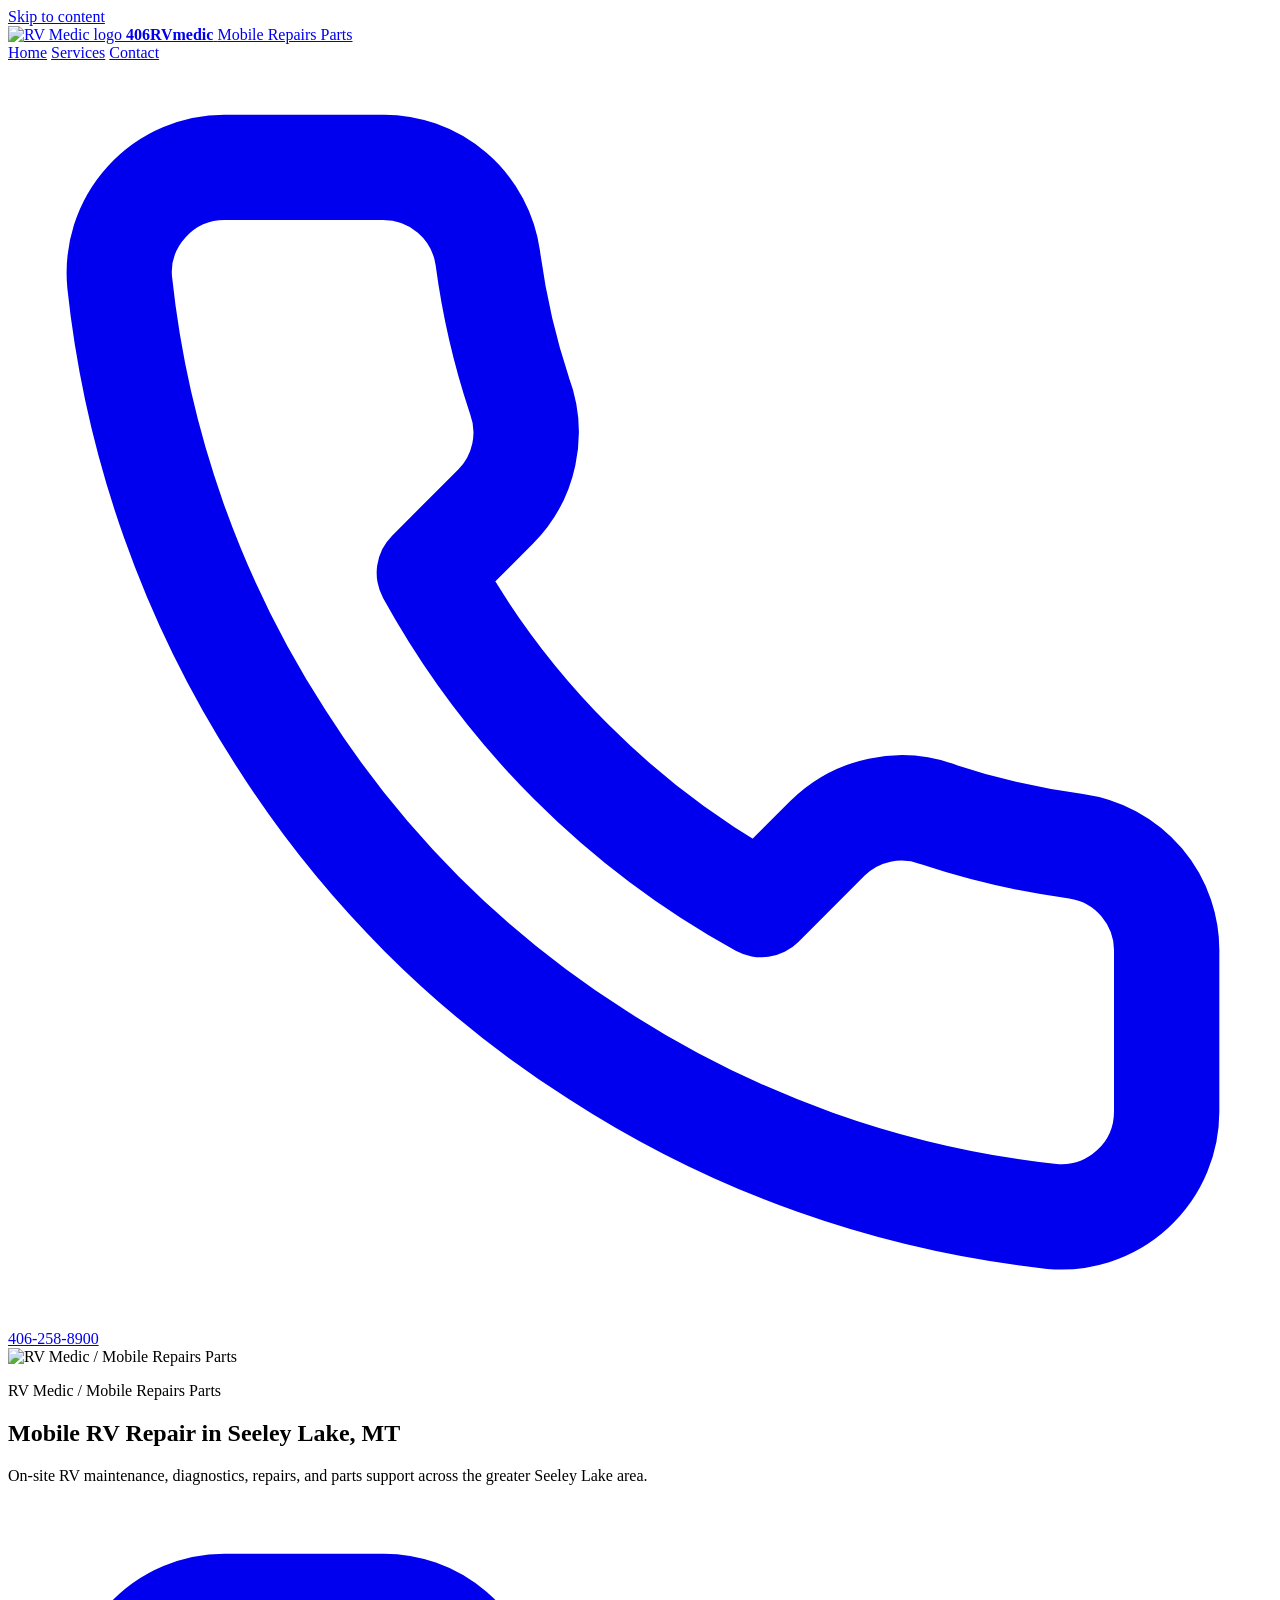
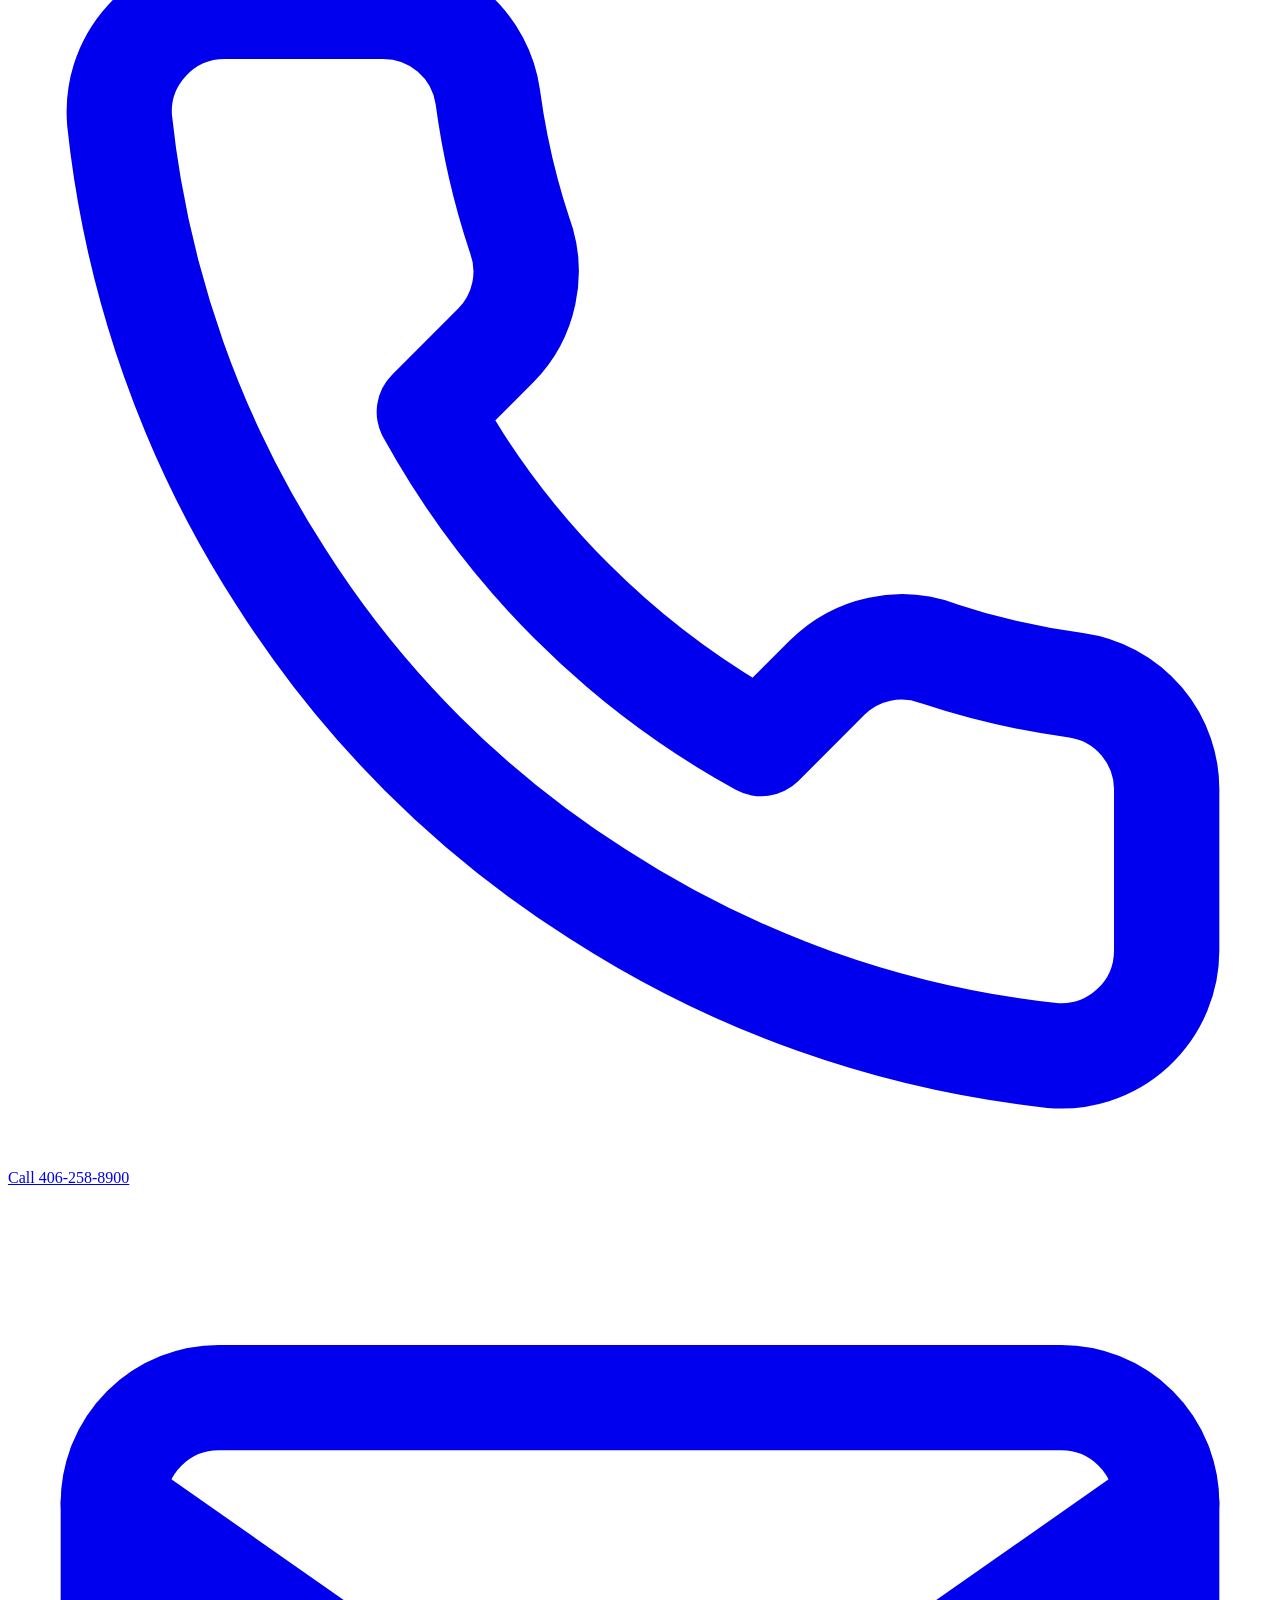
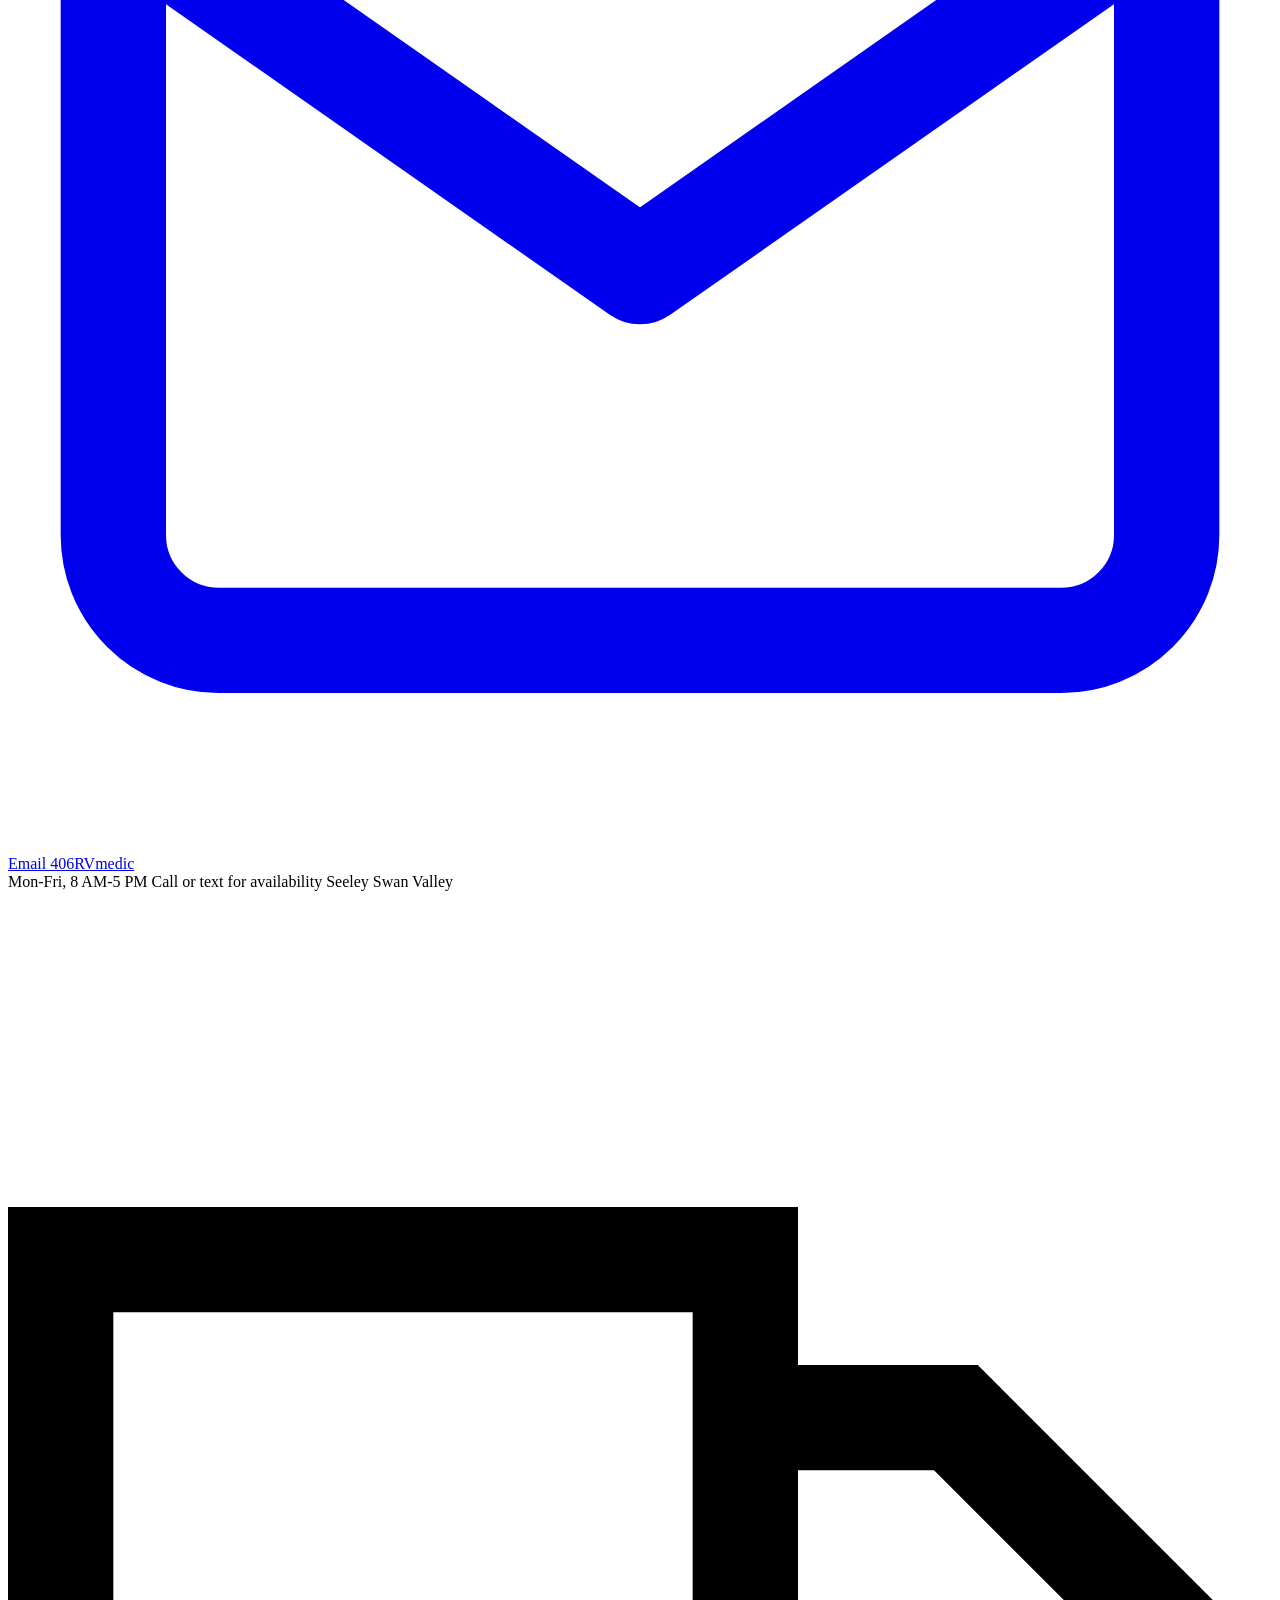
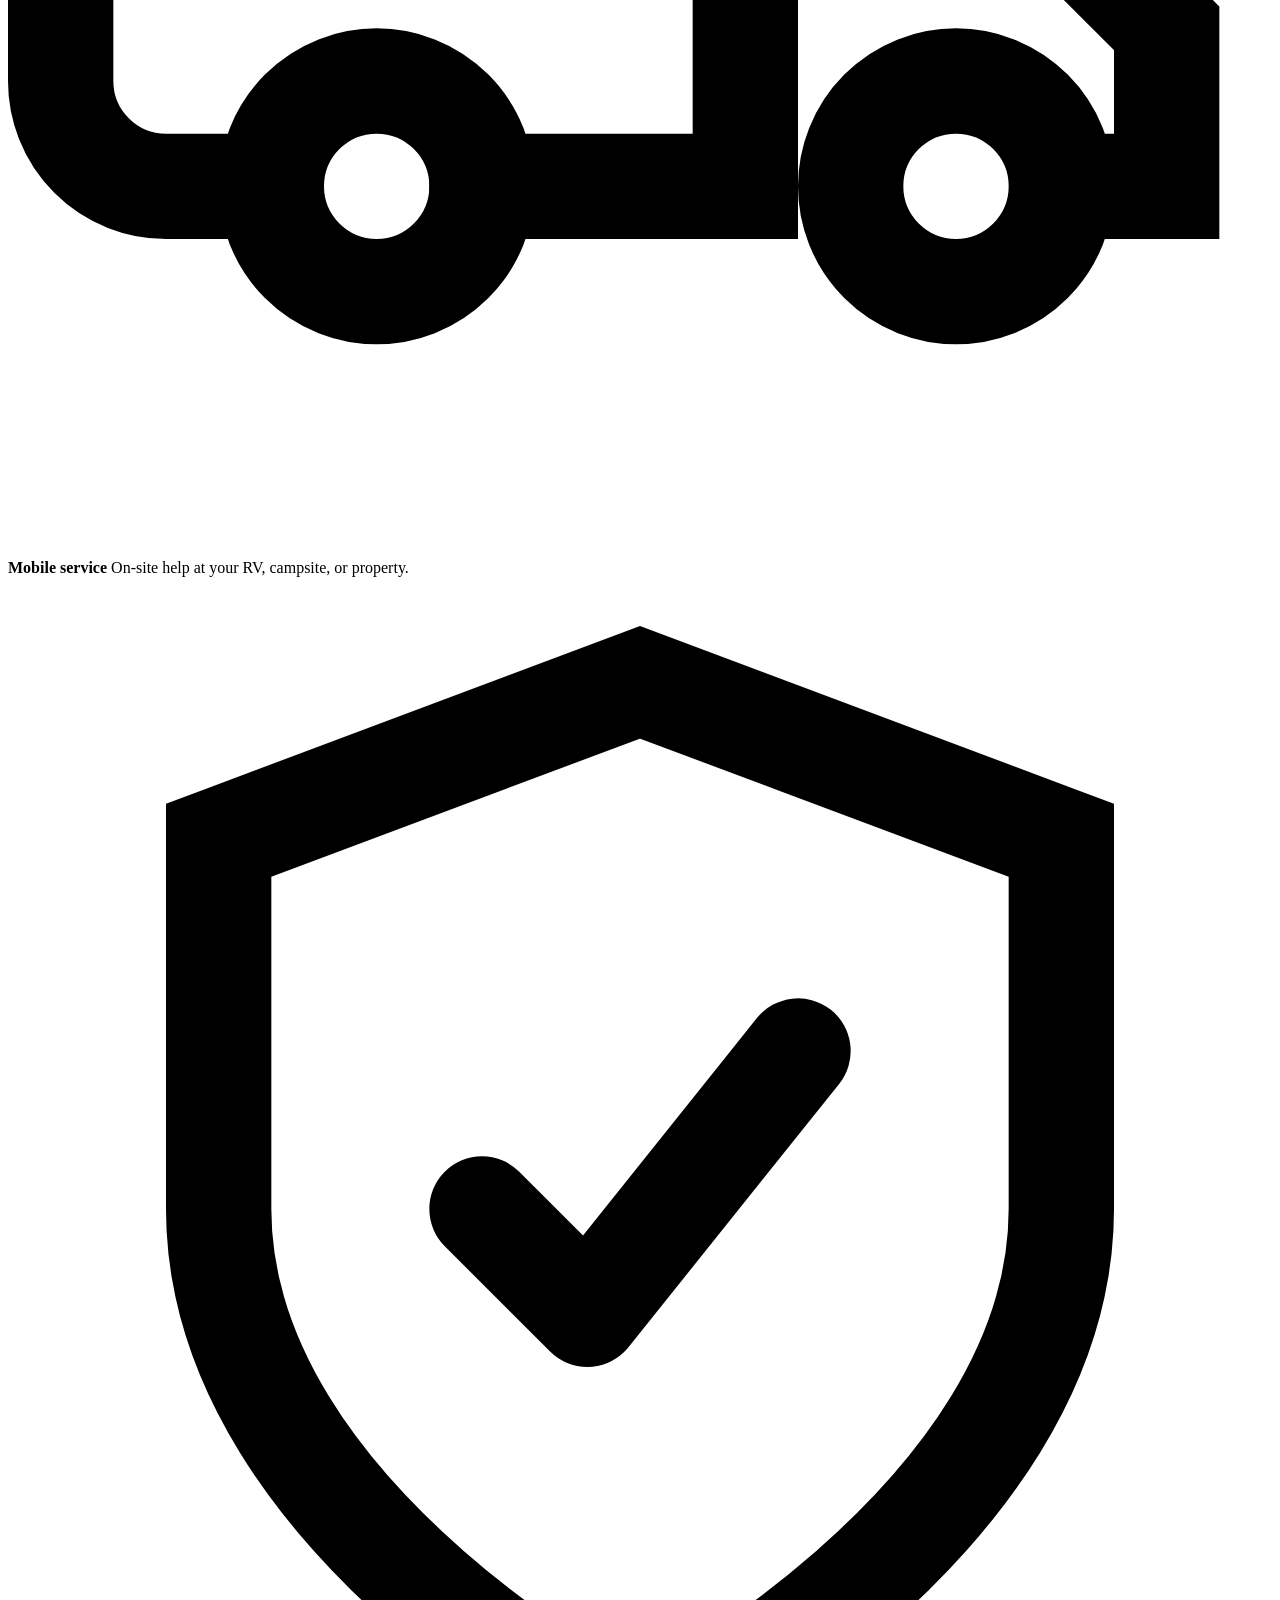
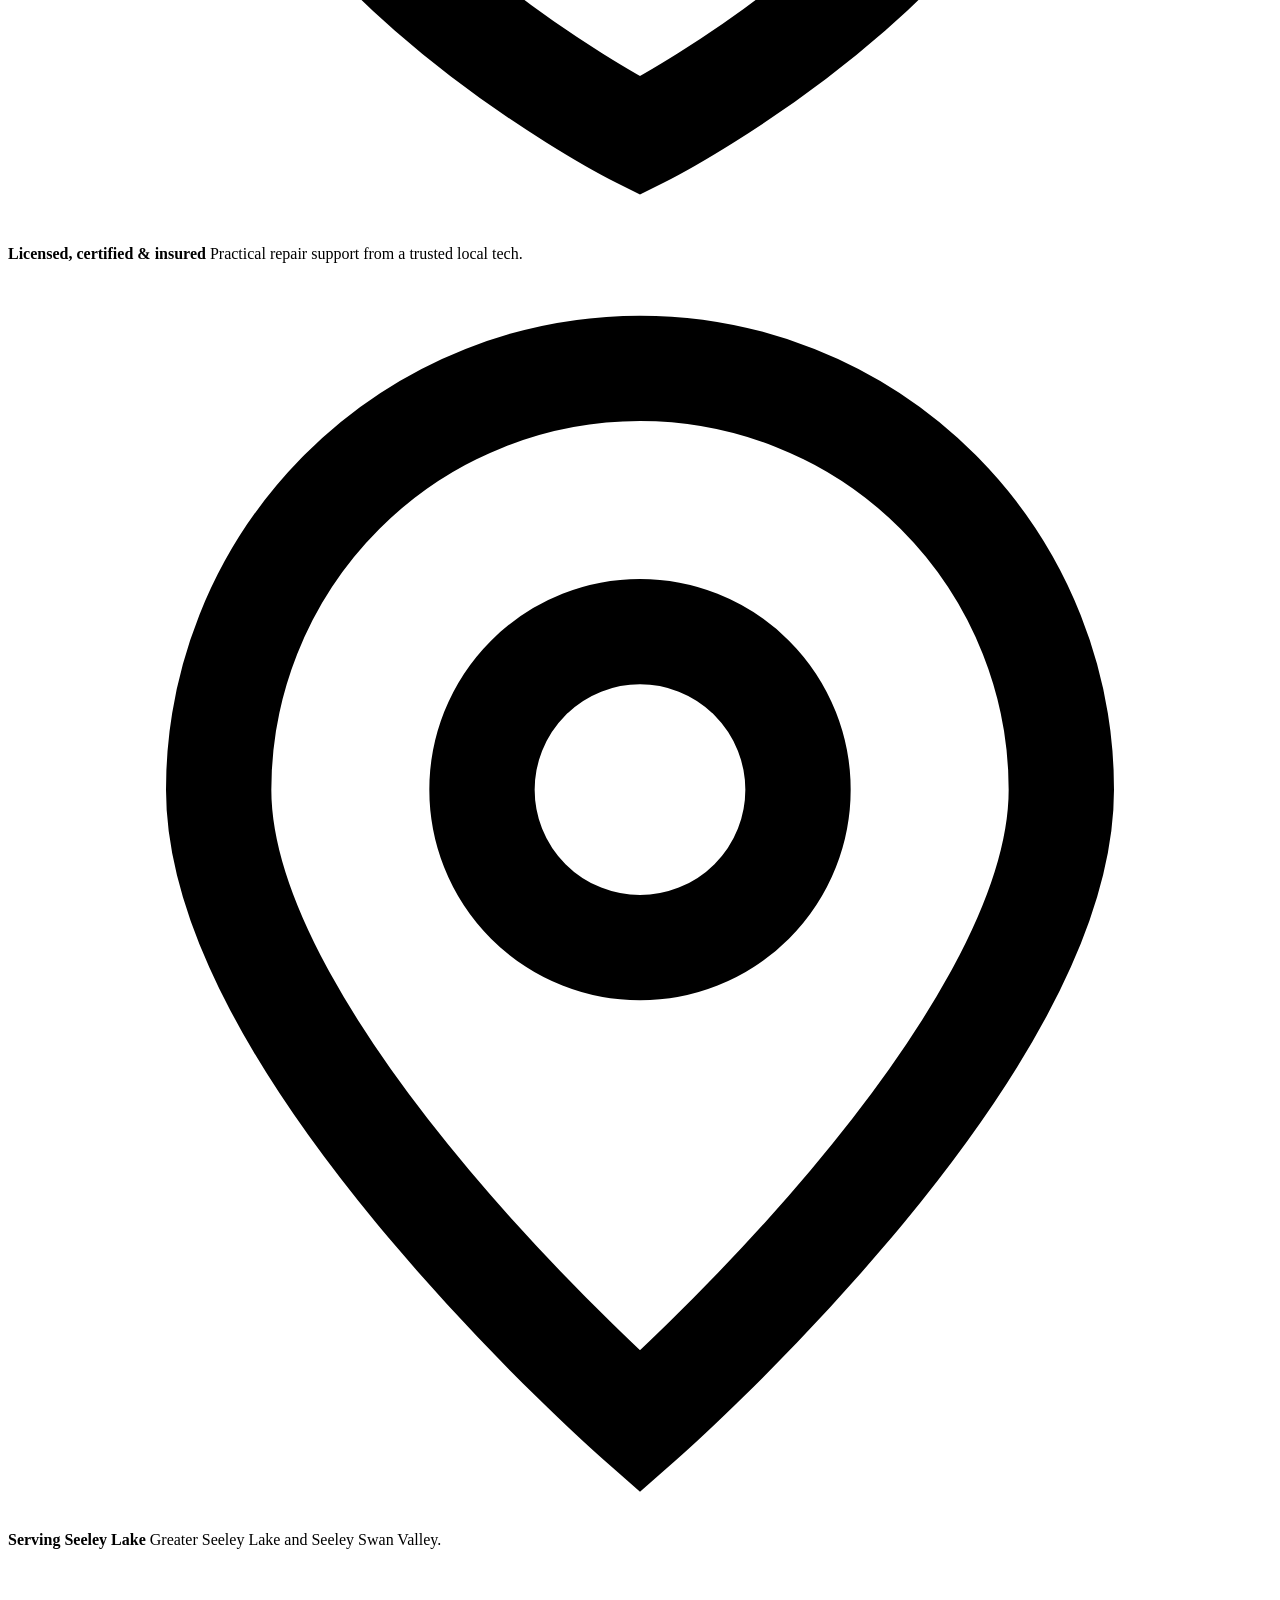
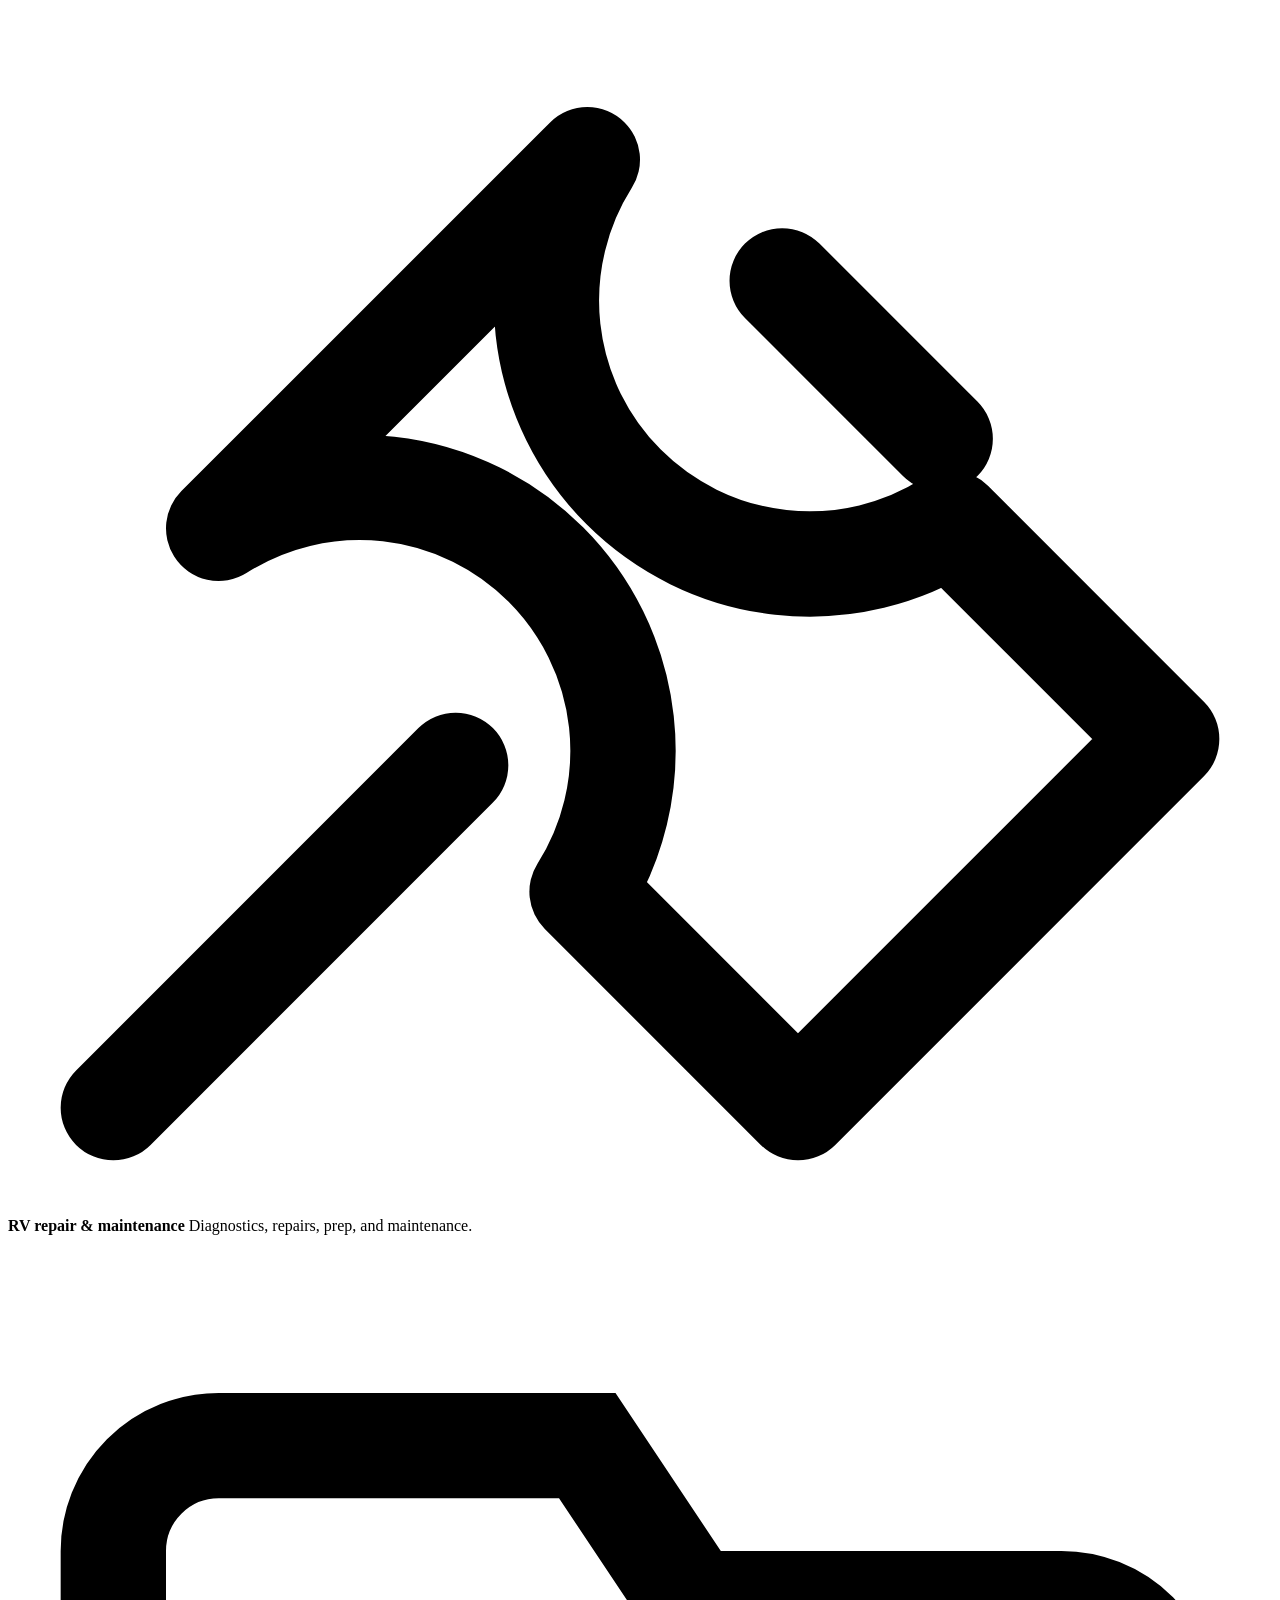
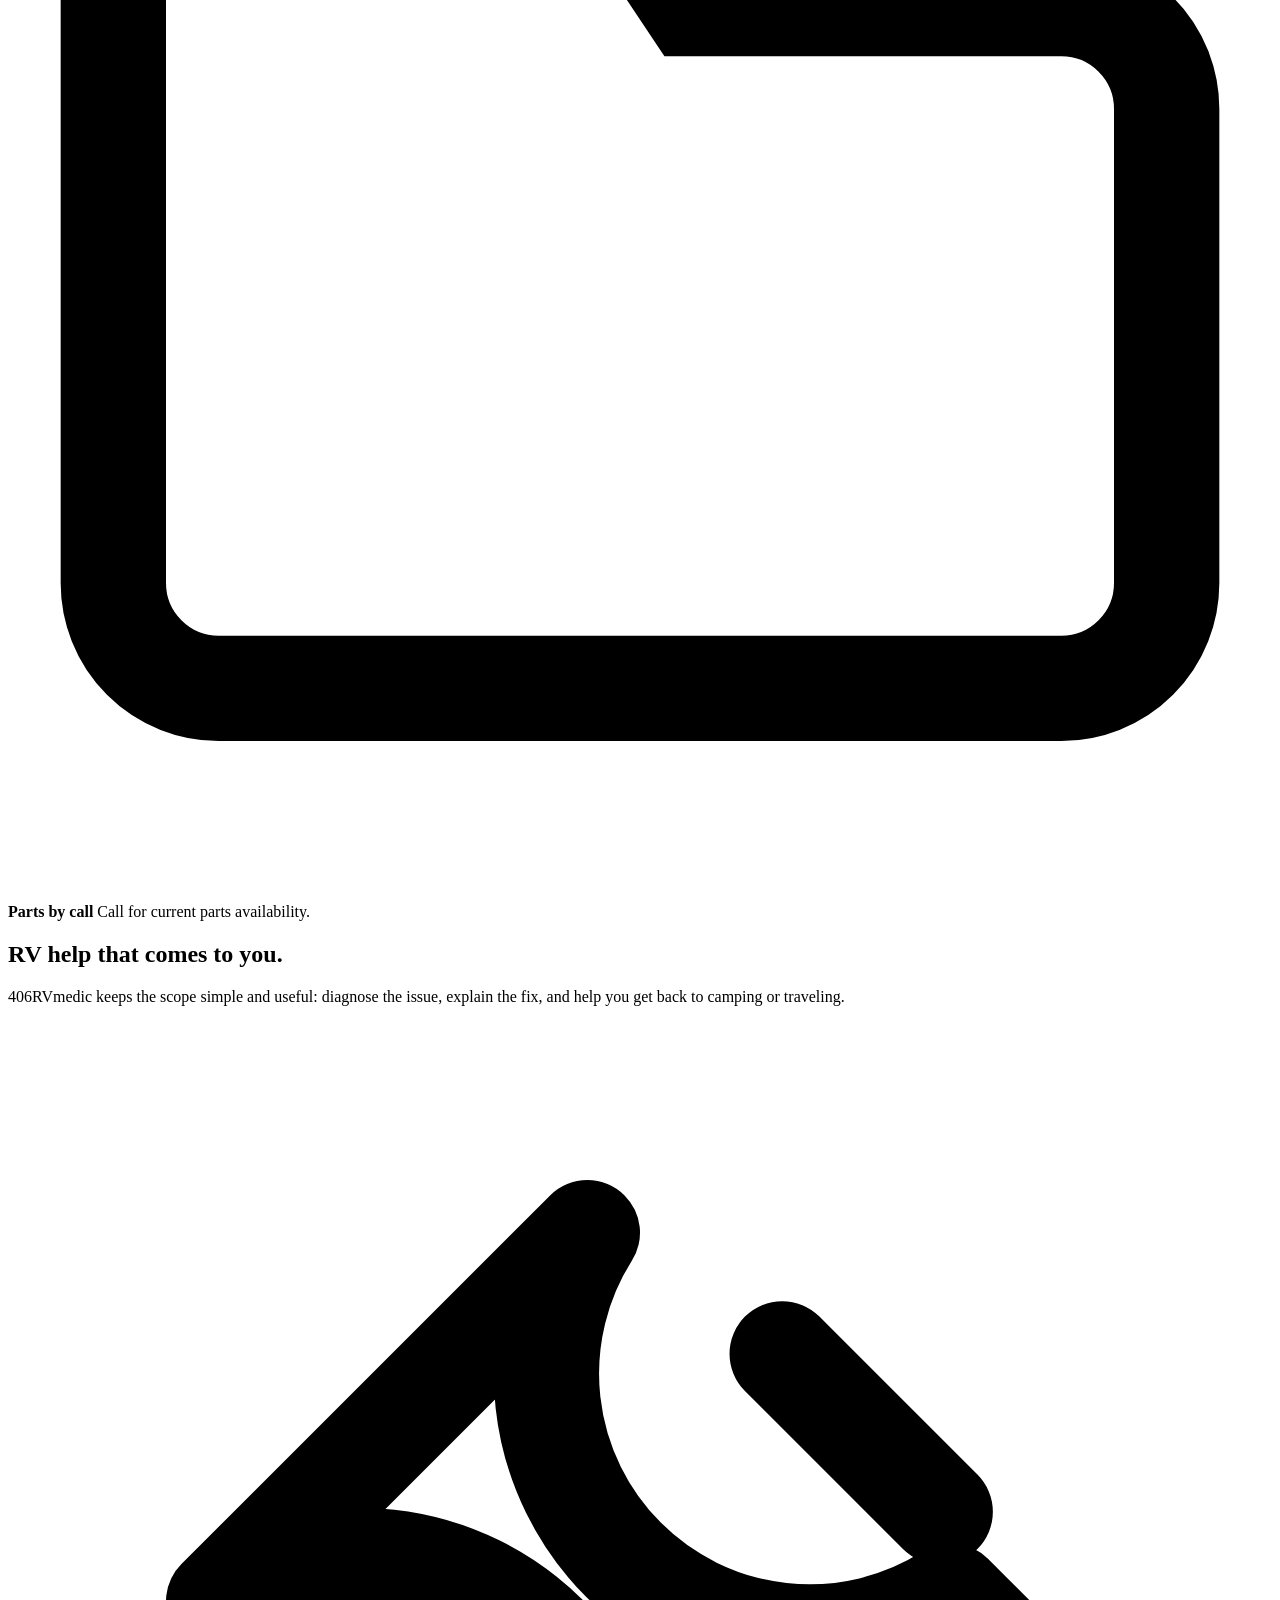
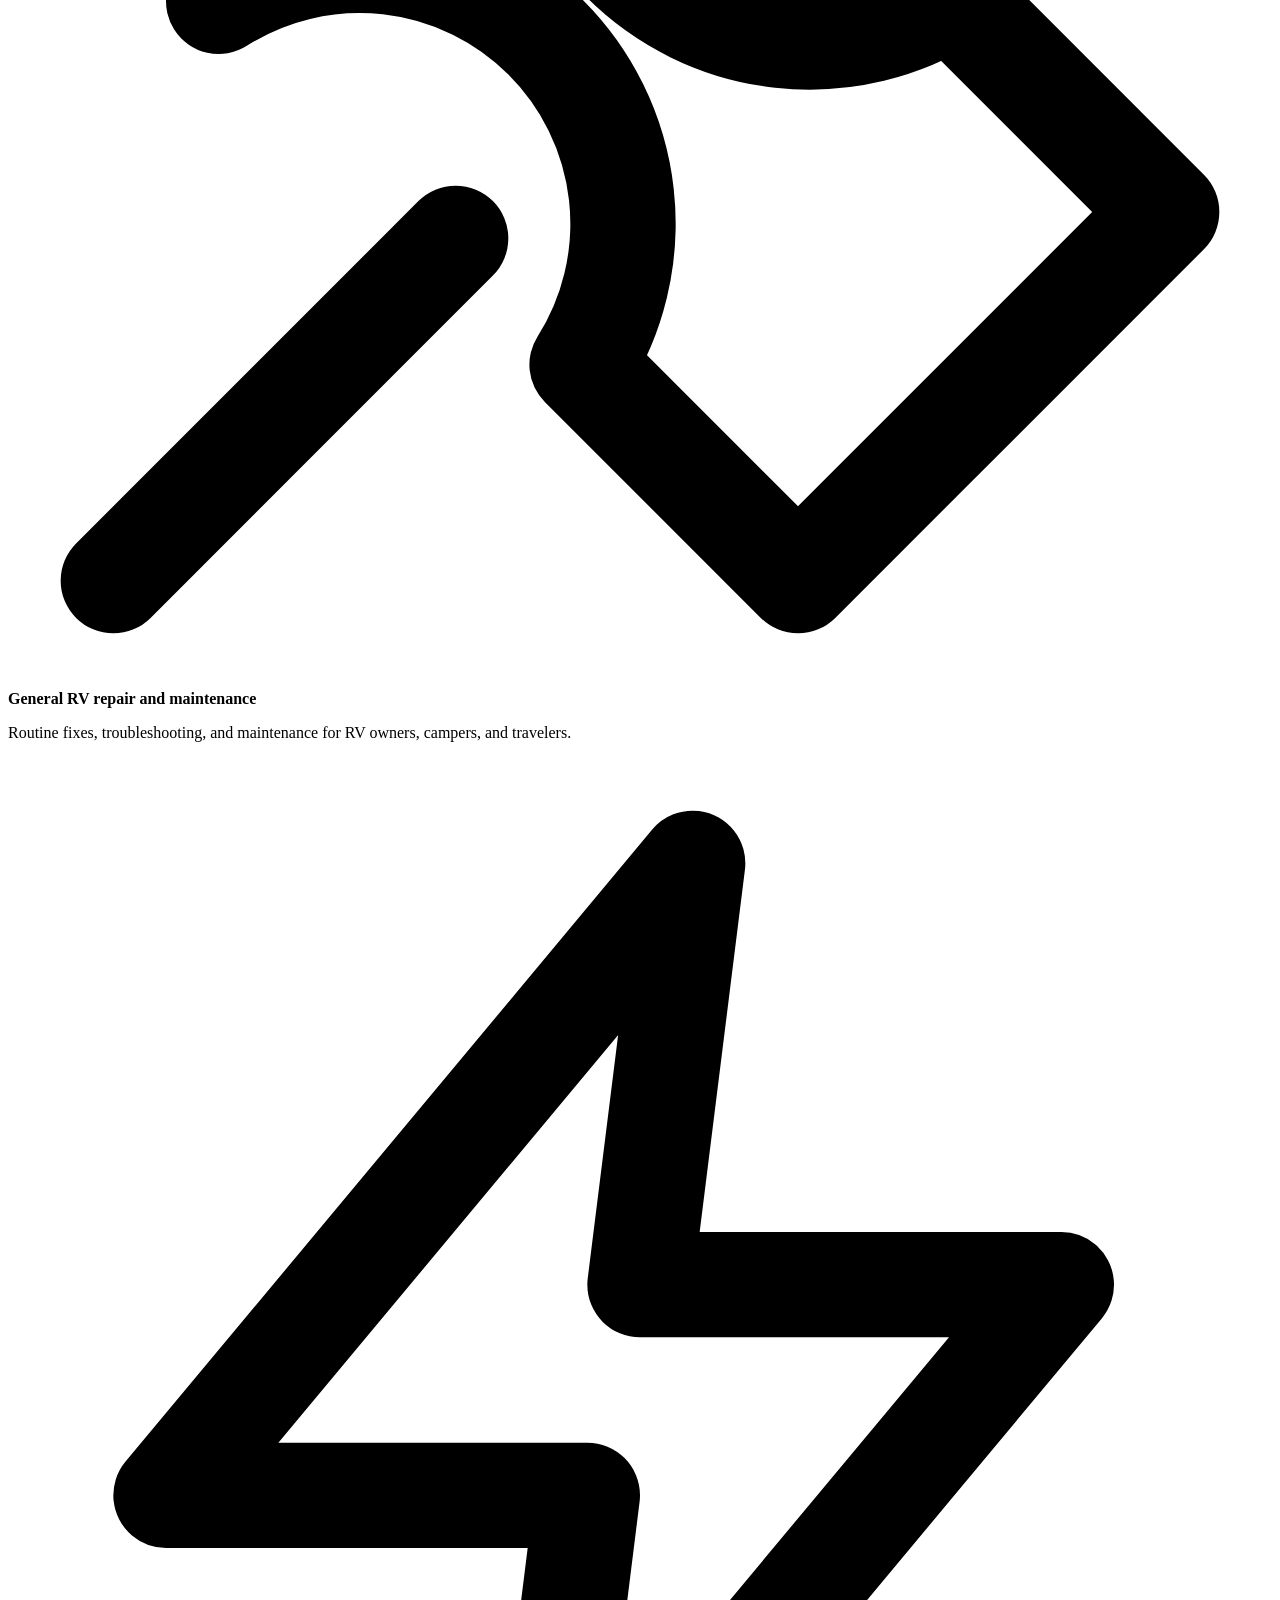
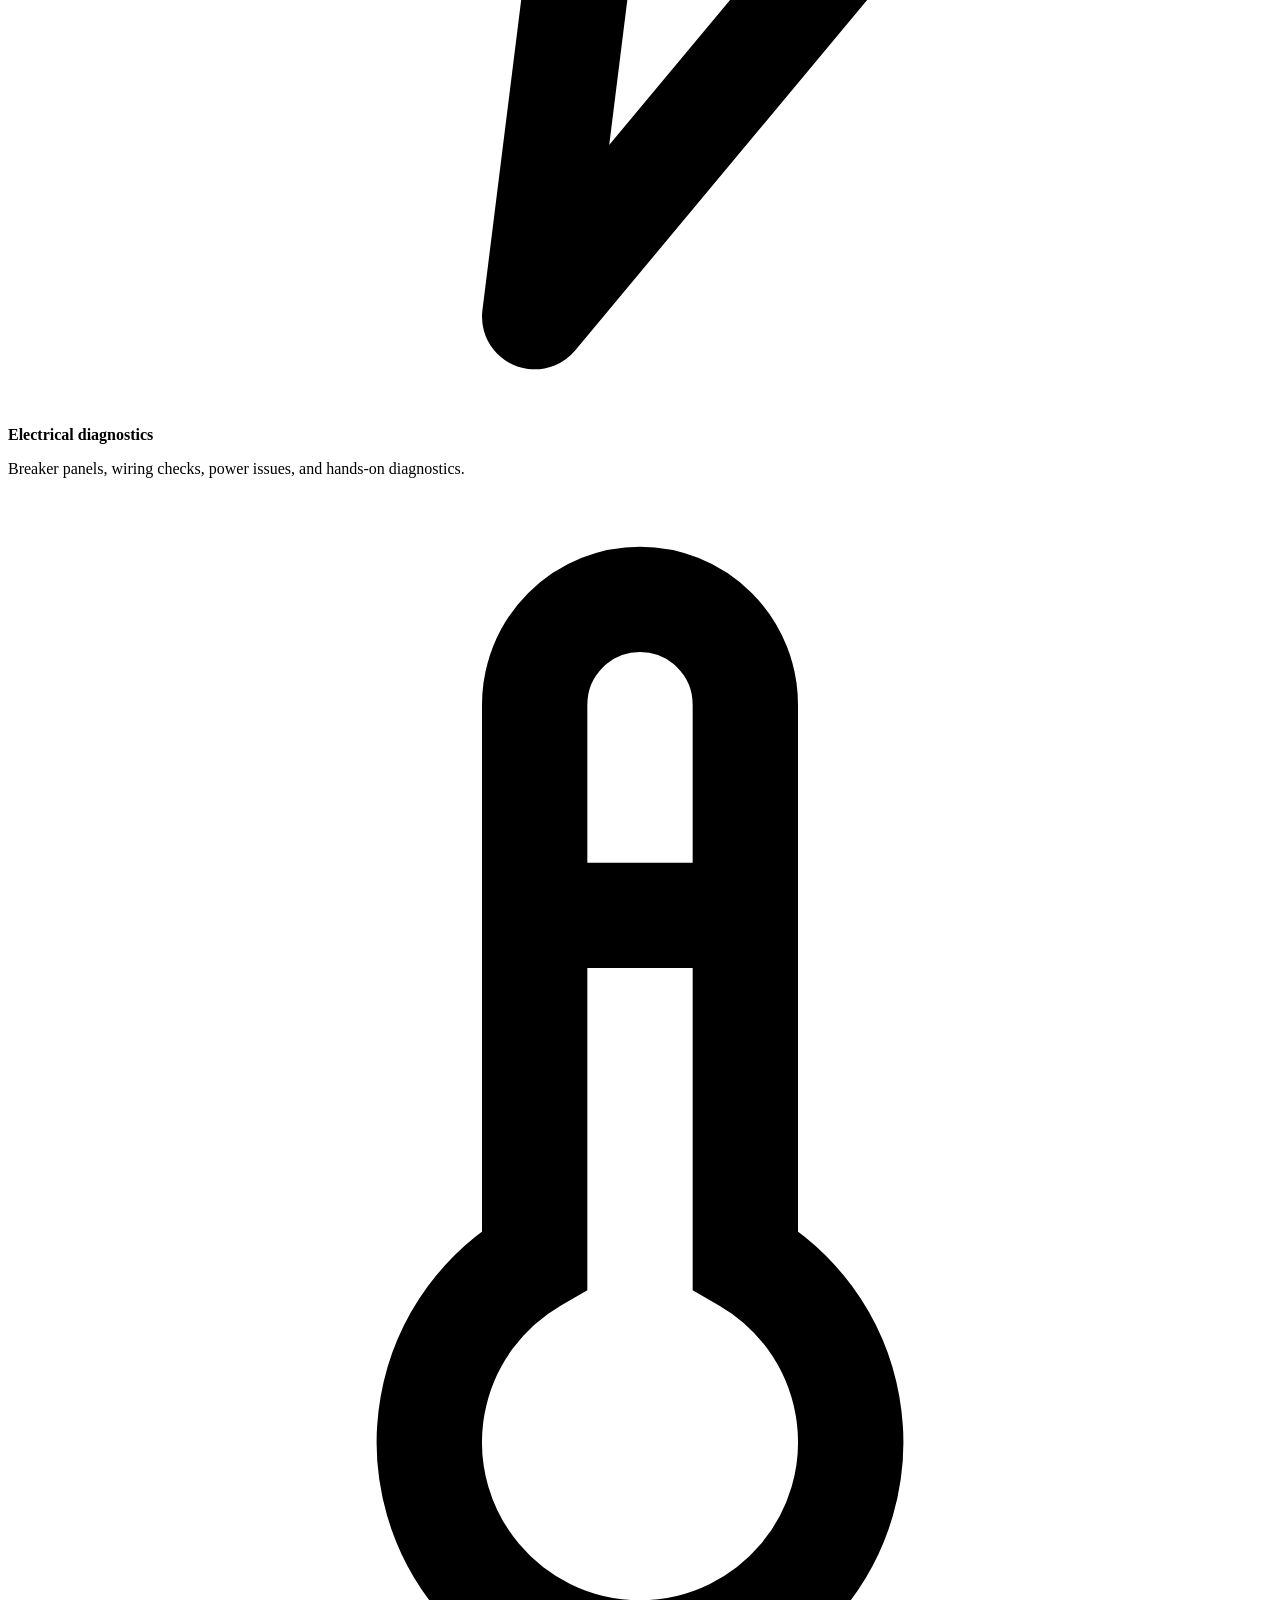
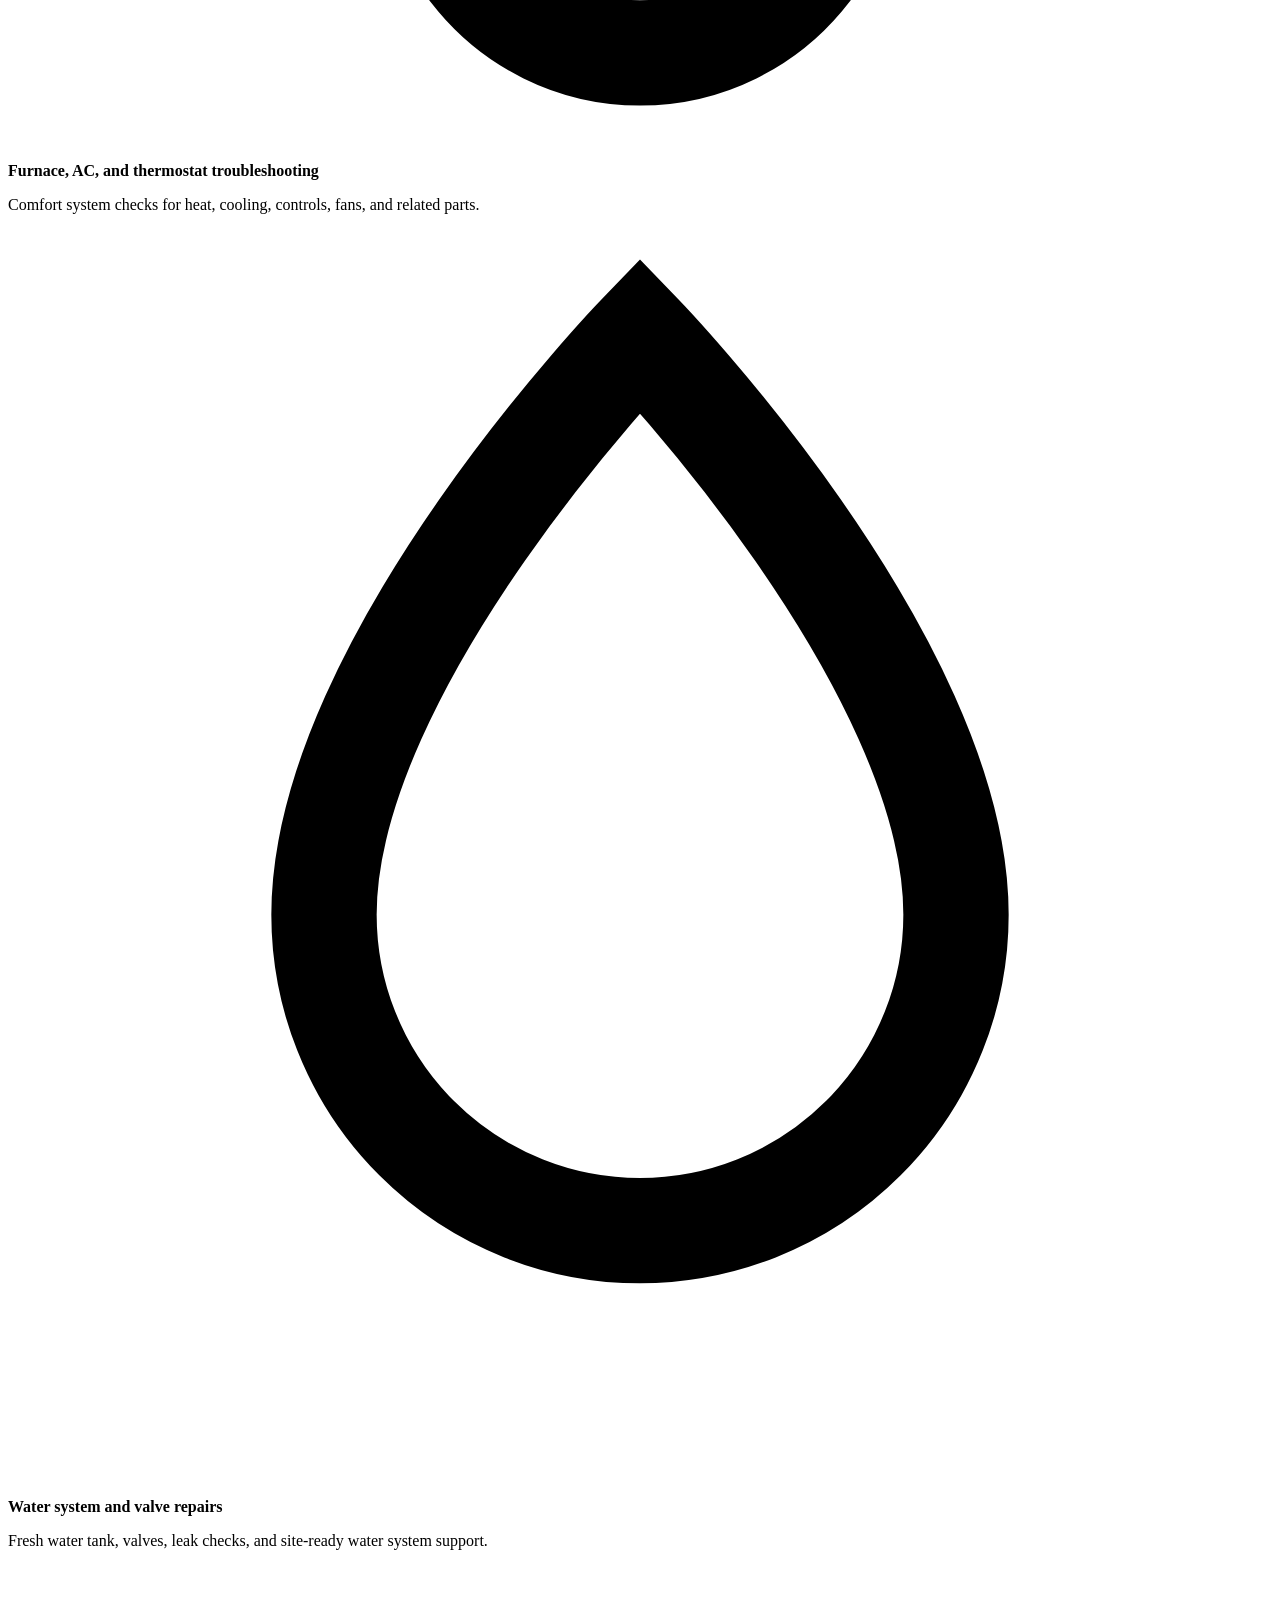
==== index.html @ 6f3d6c64 "Add files via upload" ====
<!doctype html>
<html lang="en">
  <head>
    <meta charset="utf-8">
    <meta name="viewport" content="width=device-width, initial-scale=1">
    <title>406RVmedic | Mobile RV Repair in Seeley Lake, MT</title>
    <meta name="description" content="406RVmedic provides on-site RV maintenance, diagnostics, repairs, and parts support across the greater Seeley Lake, Montana area.">
    <meta property="og:title" content="406RVmedic | Mobile RV Repair in Seeley Lake, MT">
    <meta property="og:description" content="On-site RV maintenance, diagnostics, repairs, and parts support across the greater Seeley Lake area.">
    <meta property="og:image" content="assets/images/logo-rv-medic.jpg">
    <link rel="icon" href="assets/images/logo-rv-medic.jpg">
    <link rel="stylesheet" href="assets/styles.css">
    <script type="application/ld+json">
      {
        "@context": "https://schema.org",
        "@type": "AutomotiveBusiness",
        "name": "406RVmedic",
        "image": "assets/images/logo-rv-medic.jpg",
        "telephone": "+1-406-258-8900",
        "email": "406rvmedic@gmail.com",
        "address": {
          "@type": "PostalAddress",
          "postOfficeBoxNumber": "PO Box 512",
          "addressLocality": "Seeley Lake",
          "addressRegion": "MT",
          "postalCode": "59868",
          "addressCountry": "US"
        },
        "areaServed": "Greater Seeley Lake area and Seeley Swan Valley",
        "openingHours": "Mo-Fr 08:00-17:00",
        "priceRange": "$$"
      }
    </script>
  </head>
  <body>
    <a class="skip-link" href="#main">Skip to content</a>

    <header class="site-header">
      <div class="wrap header-inner">
        <a class="brand" href="index.html" aria-label="406RVmedic home">
          <img src="assets/images/logo-rv-medic.jpg" alt="RV Medic logo">
          <span>
            <strong>406RVmedic</strong>
            <span>Mobile Repairs Parts</span>
          </span>
        </a>
        <nav class="nav-links" aria-label="Main navigation">
          <a class="active" href="index.html">Home</a>
          <a href="services.html">Services</a>
          <a href="contact.html">Contact</a>
        </nav>
        <a class="header-call" href="tel:+14062588900">
          <svg class="icon" viewBox="0 0 24 24" aria-hidden="true"><path d="M22 16.92v3a2 2 0 0 1-2.18 2 19.8 19.8 0 0 1-8.63-3.07 19.5 19.5 0 0 1-6-6A19.8 19.8 0 0 1 2.12 4.18 2 2 0 0 1 4.11 2h3a2 2 0 0 1 2 1.72c.12.9.32 1.77.6 2.61a2 2 0 0 1-.45 2.11L8 9.7a16 16 0 0 0 6.3 6.3l1.26-1.26a2 2 0 0 1 2.11-.45c.84.28 1.71.48 2.61.6A2 2 0 0 1 22 16.92Z" fill="none" stroke="currentColor" stroke-width="2" stroke-linecap="round" stroke-linejoin="round"/></svg>
          406-258-8900
        </a>
      </div>
    </header>

    <main id="main">
      <section class="hero home-hero">
        <div class="wrap">
          <div class="hero-content">
            <img class="hero-logo" src="assets/images/logo-rv-medic.jpg" alt="RV Medic / Mobile Repairs Parts">
            <p class="eyebrow">RV Medic / Mobile Repairs Parts</p>
            <h1>Mobile RV Repair in Seeley Lake, MT</h1>
            <p class="hero-copy">On-site RV maintenance, diagnostics, repairs, and parts support across the greater Seeley Lake area.</p>
            <div class="hero-actions">
              <a class="btn primary" href="tel:+14062588900">
                <svg class="icon" viewBox="0 0 24 24" aria-hidden="true"><path d="M22 16.92v3a2 2 0 0 1-2.18 2 19.8 19.8 0 0 1-8.63-3.07 19.5 19.5 0 0 1-6-6A19.8 19.8 0 0 1 2.12 4.18 2 2 0 0 1 4.11 2h3a2 2 0 0 1 2 1.72c.12.9.32 1.77.6 2.61a2 2 0 0 1-.45 2.11L8 9.7a16 16 0 0 0 6.3 6.3l1.26-1.26a2 2 0 0 1 2.11-.45c.84.28 1.71.48 2.61.6A2 2 0 0 1 22 16.92Z" fill="none" stroke="currentColor" stroke-width="2" stroke-linecap="round" stroke-linejoin="round"/></svg>
                Call 406-258-8900
              </a>
              <a class="btn secondary" href="mailto:406rvmedic@gmail.com">
                <svg class="icon" viewBox="0 0 24 24" aria-hidden="true"><path d="M4 4h16a2 2 0 0 1 2 2v12a2 2 0 0 1-2 2H4a2 2 0 0 1-2-2V6a2 2 0 0 1 2-2Z" fill="none" stroke="currentColor" stroke-width="2"/><path d="m22 6-10 7L2 6" fill="none" stroke="currentColor" stroke-width="2" stroke-linecap="round" stroke-linejoin="round"/></svg>
                Email 406RVmedic
              </a>
            </div>
            <div class="hero-meta" aria-label="Key business details">
              <span>Mon-Fri, 8 AM-5 PM</span>
              <span>Call or text for availability</span>
              <span>Seeley Swan Valley</span>
            </div>
          </div>
        </div>
      </section>

      <section class="band-blue compact" aria-label="Trust highlights">
        <div class="wrap trust-grid">
          <div class="trust-item">
            <span class="mini-icon"><svg class="icon" viewBox="0 0 24 24" aria-hidden="true"><path d="M5 17H3a2 2 0 0 1-2-2V7h13v10H8" fill="none" stroke="currentColor" stroke-width="2"/><path d="M14 10h4l4 4v3h-2" fill="none" stroke="currentColor" stroke-width="2"/><circle cx="7" cy="17" r="2" fill="none" stroke="currentColor" stroke-width="2"/><circle cx="18" cy="17" r="2" fill="none" stroke="currentColor" stroke-width="2"/></svg></span>
            <strong>Mobile service</strong>
            <span>On-site help at your RV, campsite, or property.</span>
          </div>
          <div class="trust-item">
            <span class="mini-icon"><svg class="icon" viewBox="0 0 24 24" aria-hidden="true"><path d="M12 22s8-4 8-10V5l-8-3-8 3v7c0 6 8 10 8 10Z" fill="none" stroke="currentColor" stroke-width="2"/><path d="m9 12 2 2 4-5" fill="none" stroke="currentColor" stroke-width="2" stroke-linecap="round" stroke-linejoin="round"/></svg></span>
            <strong>Licensed, certified &amp; insured</strong>
            <span>Practical repair support from a trusted local tech.</span>
          </div>
          <div class="trust-item">
            <span class="mini-icon"><svg class="icon" viewBox="0 0 24 24" aria-hidden="true"><path d="M20 10c0 5-8 12-8 12S4 15 4 10a8 8 0 1 1 16 0Z" fill="none" stroke="currentColor" stroke-width="2"/><circle cx="12" cy="10" r="3" fill="none" stroke="currentColor" stroke-width="2"/></svg></span>
            <strong>Serving Seeley Lake</strong>
            <span>Greater Seeley Lake and Seeley Swan Valley.</span>
          </div>
          <div class="trust-item">
            <span class="mini-icon"><svg class="icon" viewBox="0 0 24 24" aria-hidden="true"><path d="m14.7 6.3 3 3M2 22l6.5-6.5M11 4a5 5 0 0 0 6.9 6.9L22 15l-7 7-4.1-4.1A5 5 0 0 0 4 11Z" fill="none" stroke="currentColor" stroke-width="2" stroke-linecap="round" stroke-linejoin="round"/></svg></span>
            <strong>RV repair &amp; maintenance</strong>
            <span>Diagnostics, repairs, prep, and maintenance.</span>
          </div>
          <div class="trust-item">
            <span class="mini-icon"><svg class="icon" viewBox="0 0 24 24" aria-hidden="true"><path d="M20 7h-7l-2-3H4a2 2 0 0 0-2 2v12a2 2 0 0 0 2 2h16a2 2 0 0 0 2-2V9a2 2 0 0 0-2-2Z" fill="none" stroke="currentColor" stroke-width="2"/></svg></span>
            <strong>Parts by call</strong>
            <span>Call for current parts availability.</span>
          </div>
        </div>
      </section>

      <section class="band">
        <div class="wrap">
          <div class="section-heading">
            <h2>RV help that comes to you.</h2>
            <p>406RVmedic keeps the scope simple and useful: diagnose the issue, explain the fix, and help you get back to camping or traveling.</p>
          </div>
          <div class="services-grid">
            <article class="service-card">
              <span class="mini-icon"><svg class="icon" viewBox="0 0 24 24" aria-hidden="true"><path d="m14.7 6.3 3 3M2 22l6.5-6.5M11 4a5 5 0 0 0 6.9 6.9L22 15l-7 7-4.1-4.1A5 5 0 0 0 4 11Z" fill="none" stroke="currentColor" stroke-width="2" stroke-linecap="round" stroke-linejoin="round"/></svg></span>
              <strong>General RV repair and maintenance</strong>
              <p>Routine fixes, troubleshooting, and maintenance for RV owners, campers, and travelers.</p>
            </article>
            <article class="service-card">
              <span class="mini-icon"><svg class="icon" viewBox="0 0 24 24" aria-hidden="true"><path d="M13 2 3 14h8l-1 8 10-12h-8l1-8Z" fill="none" stroke="currentColor" stroke-width="2" stroke-linejoin="round"/></svg></span>
              <strong>Electrical diagnostics</strong>
              <p>Breaker panels, wiring checks, power issues, and hands-on diagnostics.</p>
            </article>
            <article class="service-card">
              <span class="mini-icon"><svg class="icon" viewBox="0 0 24 24" aria-hidden="true"><path d="M14 4v10.54a4 4 0 1 1-4 0V4a2 2 0 1 1 4 0Z" fill="none" stroke="currentColor" stroke-width="2"/><path d="M10 8h4" fill="none" stroke="currentColor" stroke-width="2"/></svg></span>
              <strong>Furnace, AC, and thermostat troubleshooting</strong>
              <p>Comfort system checks for heat, cooling, controls, fans, and related parts.</p>
            </article>
            <article class="service-card">
              <span class="mini-icon"><svg class="icon" viewBox="0 0 24 24" aria-hidden="true"><path d="M12 2s6 6.2 6 11a6 6 0 0 1-12 0c0-4.8 6-11 6-11Z" fill="none" stroke="currentColor" stroke-width="2"/></svg></span>
              <strong>Water system and valve repairs</strong>
              <p>Fresh water tank, valves, leak checks, and site-ready water system support.</p>
            </article>
            <article class="service-card">
              <span class="mini-icon"><svg class="icon" viewBox="0 0 24 24" aria-hidden="true"><path d="M4 3h16v18H4z" fill="none" stroke="currentColor" stroke-width="2"/><path d="M8 7h8M8 12h8M8 17h4" fill="none" stroke="currentColor" stroke-width="2" stroke-linecap="round"/></svg></span>
              <strong>Appliance and range hood issues</strong>
              <p>Honest diagnosis for common RV appliance problems before replacing parts.</p>
            </article>
            <article class="service-card link-card">
              <div>
                <span class="mini-icon"><svg class="icon" viewBox="0 0 24 24" aria-hidden="true"><path d="M12 2v20M4.93 4.93l14.14 14.14M2 12h20M4.93 19.07 19.07 4.93" fill="none" stroke="currentColor" stroke-width="2" stroke-linecap="round"/></svg></span>
                <strong>Winterizing and seasonal prep</strong>
                <p>Limited seasonal work may be available. Call or text to check timing.</p>
              </div>
              <a href="services.html">View services</a>
            </article>
          </div>
        </div>
      </section>

      <section class="band band-warm">
        <div class="wrap about-grid">
          <div class="about-copy">
            <p class="eyebrow" style="color: var(--blue);">Local, practical, reliable</p>
            <h2 class="section-title">Built for RV owners around Seeley Lake.</h2>
            <p>406RVmedic helps RV owners, campers, and travelers in the Seeley Lake area with practical on-site repair support. The work is direct and honest: find the problem, explain what is happening, and handle the repair or parts path that makes sense.</p>
            <p>Whether your RV is parked for the season, passing through the valley, or getting ready for a trip, Blaine brings mobile repair support to where the RV is.</p>
            <div class="about-note">
              <strong>Call or text for availability.</strong>
              <span>Appointments can be limited during the busy season and around seasonal work.</span>
            </div>
          </div>
          <div class="about-photo">
            <img src="assets/images/owner-field-service.jpg" alt="406RVmedic technician on a service call in Montana">
          </div>
        </div>
      </section>

      <section class="band">
        <div class="wrap">
          <div class="section-heading">
            <h2>Customers remember the honest fix.</h2>
            <p>Recent public recommendations point to quick diagnosis, fair advice, and trip-saving repairs.</p>
          </div>
          <div class="testimonial-grid">
            <article class="testimonial">
              <div class="stars" aria-label="Recommended">★★★★★</div>
              <p>Rebecca Lynn said Blaine quickly found that her range hood issue was a bent filter, solved it honestly, and avoided pushing an unnecessary replacement.</p>
              <cite>Rebecca Lynn</cite>
            </article>
            <article class="testimonial">
              <div class="stars" aria-label="Recommended">★★★★★</div>
              <p>Jerry Vercella shared that RV Medic fixed a fresh water tank valve issue right away and helped save their trip to the Seeley Valley.</p>
              <cite>Jerry Vercella</cite>
            </article>
          </div>
        </div>
      </section>

      <section class="band band-warm">
        <div class="wrap">
          <div class="section-heading">
            <h2>Rates and availability.</h2>
            <p>Clear starting information before you call. Parts and appointment availability can change during the season.</p>
          </div>
          <div class="pricing-grid">
            <article class="price-card">
              <strong>Summer rate</strong>
              <span class="price">$149/hr</span>
              <p>Labor rate for summer service work.</p>
            </article>
            <article class="price-card">
              <strong>Service call</strong>
              <span class="price">$35</span>
              <p>Fee to arrive at your site. This may be waived if labor or work is performed.</p>
            </article>
            <article class="price-card">
              <strong>Parts support</strong>
              <span class="price">Call</span>
              <p>Call for current availability on parts and repair options.</p>
            </article>
            <article class="price-card">
              <strong>Scheduling</strong>
              <span class="price">Text</span>
              <p>Limited appointments may be available. Call or text to schedule.</p>
            </article>
          </div>
        </div>
      </section>

      <section class="band">
        <div class="wrap">
          <div class="section-heading">
            <h2>Hands-on work examples.</h2>
            <p>A small look at real diagnostic and repair work from RV service calls.</p>
          </div>
          <div class="photo-grid">
            <figure class="photo-card">
              <img src="assets/images/electrical-diagnostics.jpg" alt="Tools and meter used for RV electrical diagnostics">
              <figcaption>Electrical diagnostics</figcaption>
            </figure>
            <figure class="photo-card">
              <img src="assets/images/appliance-repair-detail.jpg" alt="Close-up of an RV appliance repair detail">
              <figcaption>RV appliance repair</figcaption>
            </figure>
            <figure class="photo-card">
              <img src="assets/images/water-system-valve.jpg" alt="RV water line and valve repair detail">
              <figcaption>Water system troubleshooting</figcaption>
            </figure>
            <figure class="photo-card">
              <img src="assets/images/rv-thermostat.jpg" alt="RV thermostat on a wood wall">
              <figcaption>Seasonal maintenance</figcaption>
            </figure>
          </div>
        </div>
      </section>

      <section class="band contact-strip">
        <div class="wrap contact-strip-inner">
          <div>
            <p class="eyebrow">Ready when availability lines up</p>
            <h2 class="section-title">Call or text 406RVmedic.</h2>
            <p class="section-intro">For repair needs, maintenance questions, or parts availability in the greater Seeley Lake area.</p>
          </div>
          <div class="contact-list">
            <div class="contact-line">
              <svg class="icon" viewBox="0 0 24 24" aria-hidden="true"><path d="M22 16.92v3a2 2 0 0 1-2.18 2 19.8 19.8 0 0 1-8.63-3.07 19.5 19.5 0 0 1-6-6A19.8 19.8 0 0 1 2.12 4.18 2 2 0 0 1 4.11 2h3a2 2 0 0 1 2 1.72c.12.9.32 1.77.6 2.61a2 2 0 0 1-.45 2.11L8 9.7a16 16 0 0 0 6.3 6.3l1.26-1.26a2 2 0 0 1 2.11-.45c.84.28 1.71.48 2.61.6A2 2 0 0 1 22 16.92Z" fill="none" stroke="currentColor" stroke-width="2" stroke-linecap="round" stroke-linejoin="round"/></svg>
              <div><span>Call</span><br><a href="tel:+14062588900">+1 406-258-8900</a></div>
            </div>
            <div class="contact-line">
              <svg class="icon" viewBox="0 0 24 24" aria-hidden="true"><path d="M4 4h16a2 2 0 0 1 2 2v12a2 2 0 0 1-2 2H4a2 2 0 0 1-2-2V6a2 2 0 0 1 2-2Z" fill="none" stroke="currentColor" stroke-width="2"/><path d="m22 6-10 7L2 6" fill="none" stroke="currentColor" stroke-width="2" stroke-linecap="round" stroke-linejoin="round"/></svg>
              <div><span>Email</span><br><a href="mailto:406rvmedic@gmail.com">406rvmedic@gmail.com</a></div>
            </div>
            <div class="contact-line">
              <svg class="icon" viewBox="0 0 24 24" aria-hidden="true"><path d="M21 11.5a8.4 8.4 0 0 1-.9 3.8 8.5 8.5 0 0 1-7.6 4.7 8.4 8.4 0 0 1-3.8-.9L3 21l1.9-5.7a8.4 8.4 0 0 1-.9-3.8 8.5 8.5 0 1 1 17 0Z" fill="none" stroke="currentColor" stroke-width="2"/></svg>
              <div><span>Messenger</span><br><a href="https://m.me/406RVmedic">406RVmedic</a></div>
            </div>
            <div class="contact-line">
              <svg class="icon" viewBox="0 0 24 24" aria-hidden="true"><circle cx="12" cy="12" r="10" fill="none" stroke="currentColor" stroke-width="2"/><path d="M12 6v6l4 2" fill="none" stroke="currentColor" stroke-width="2" stroke-linecap="round"/></svg>
              <div><span>Hours</span><br>Monday-Friday, 8 AM-5 PM</div>
            </div>
          </div>
        </div>
      </section>
    </main>

    <footer class="footer">
      <div class="wrap footer-inner">
        <div>406RVmedic · PO Box 512, Seeley Lake, MT 59868</div>
        <div><a href="tel:+14062588900">Call 406-258-8900</a></div>
      </div>
    </footer>

    <a class="mobile-call" href="tel:+14062588900">
      <svg class="icon" viewBox="0 0 24 24" aria-hidden="true"><path d="M22 16.92v3a2 2 0 0 1-2.18 2 19.8 19.8 0 0 1-8.63-3.07 19.5 19.5 0 0 1-6-6A19.8 19.8 0 0 1 2.12 4.18 2 2 0 0 1 4.11 2h3a2 2 0 0 1 2 1.72c.12.9.32 1.77.6 2.61a2 2 0 0 1-.45 2.11L8 9.7a16 16 0 0 0 6.3 6.3l1.26-1.26a2 2 0 0 1 2.11-.45c.84.28 1.71.48 2.61.6A2 2 0 0 1 22 16.92Z" fill="none" stroke="currentColor" stroke-width="2" stroke-linecap="round" stroke-linejoin="round"/></svg>
      Call 406-258-8900
    </a>
  </body>
</html>
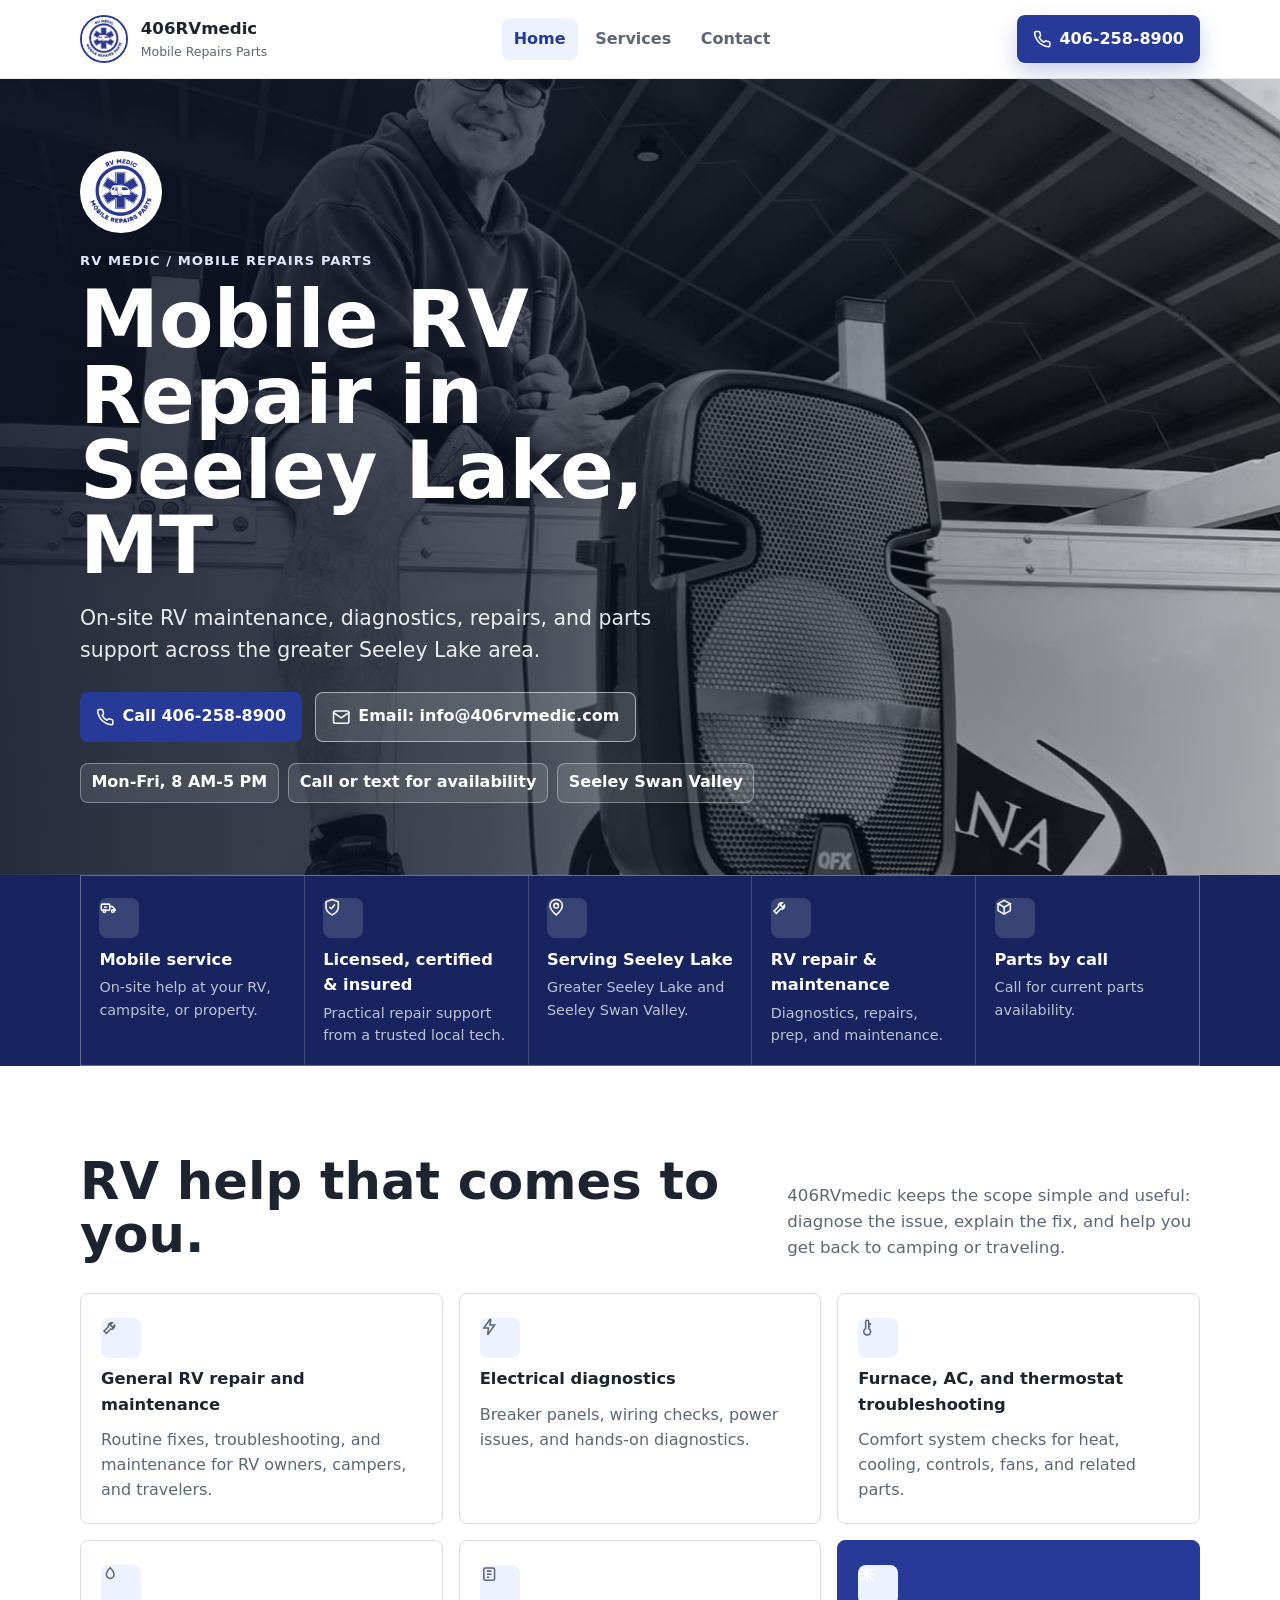
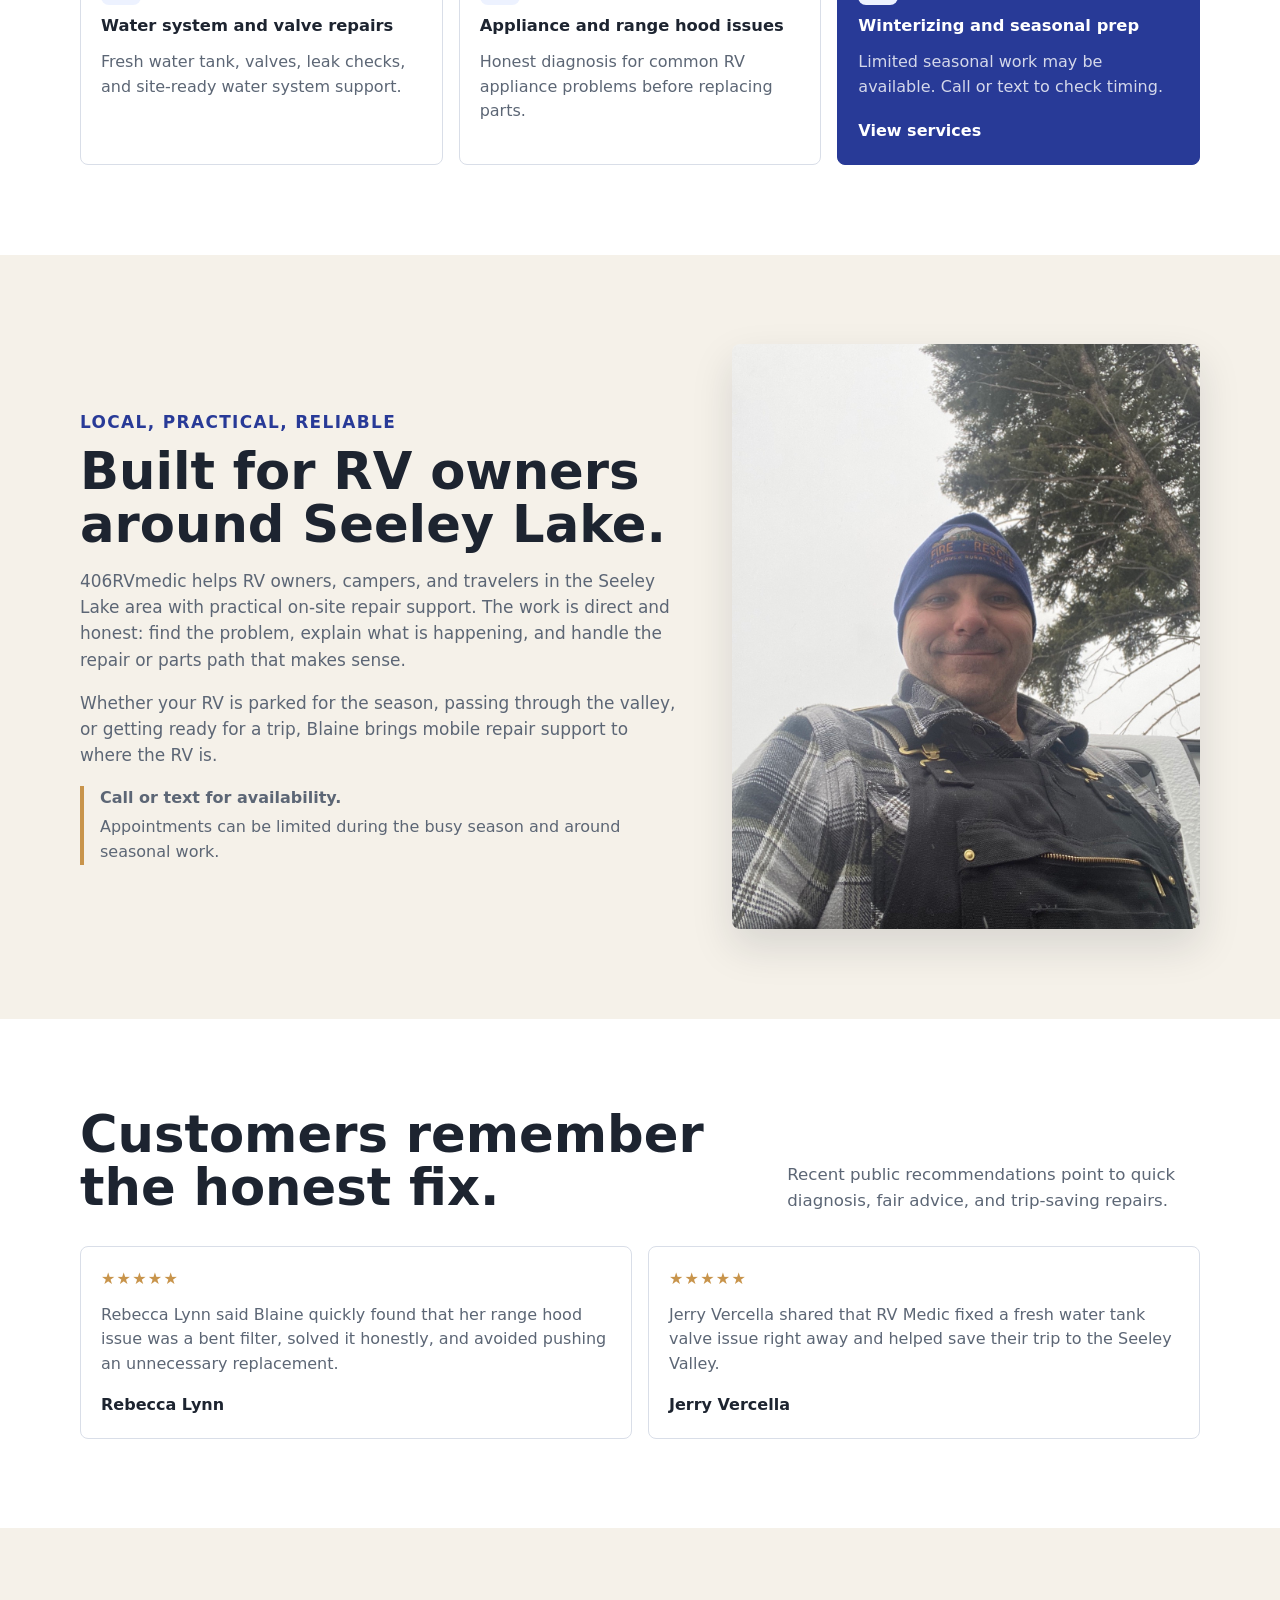
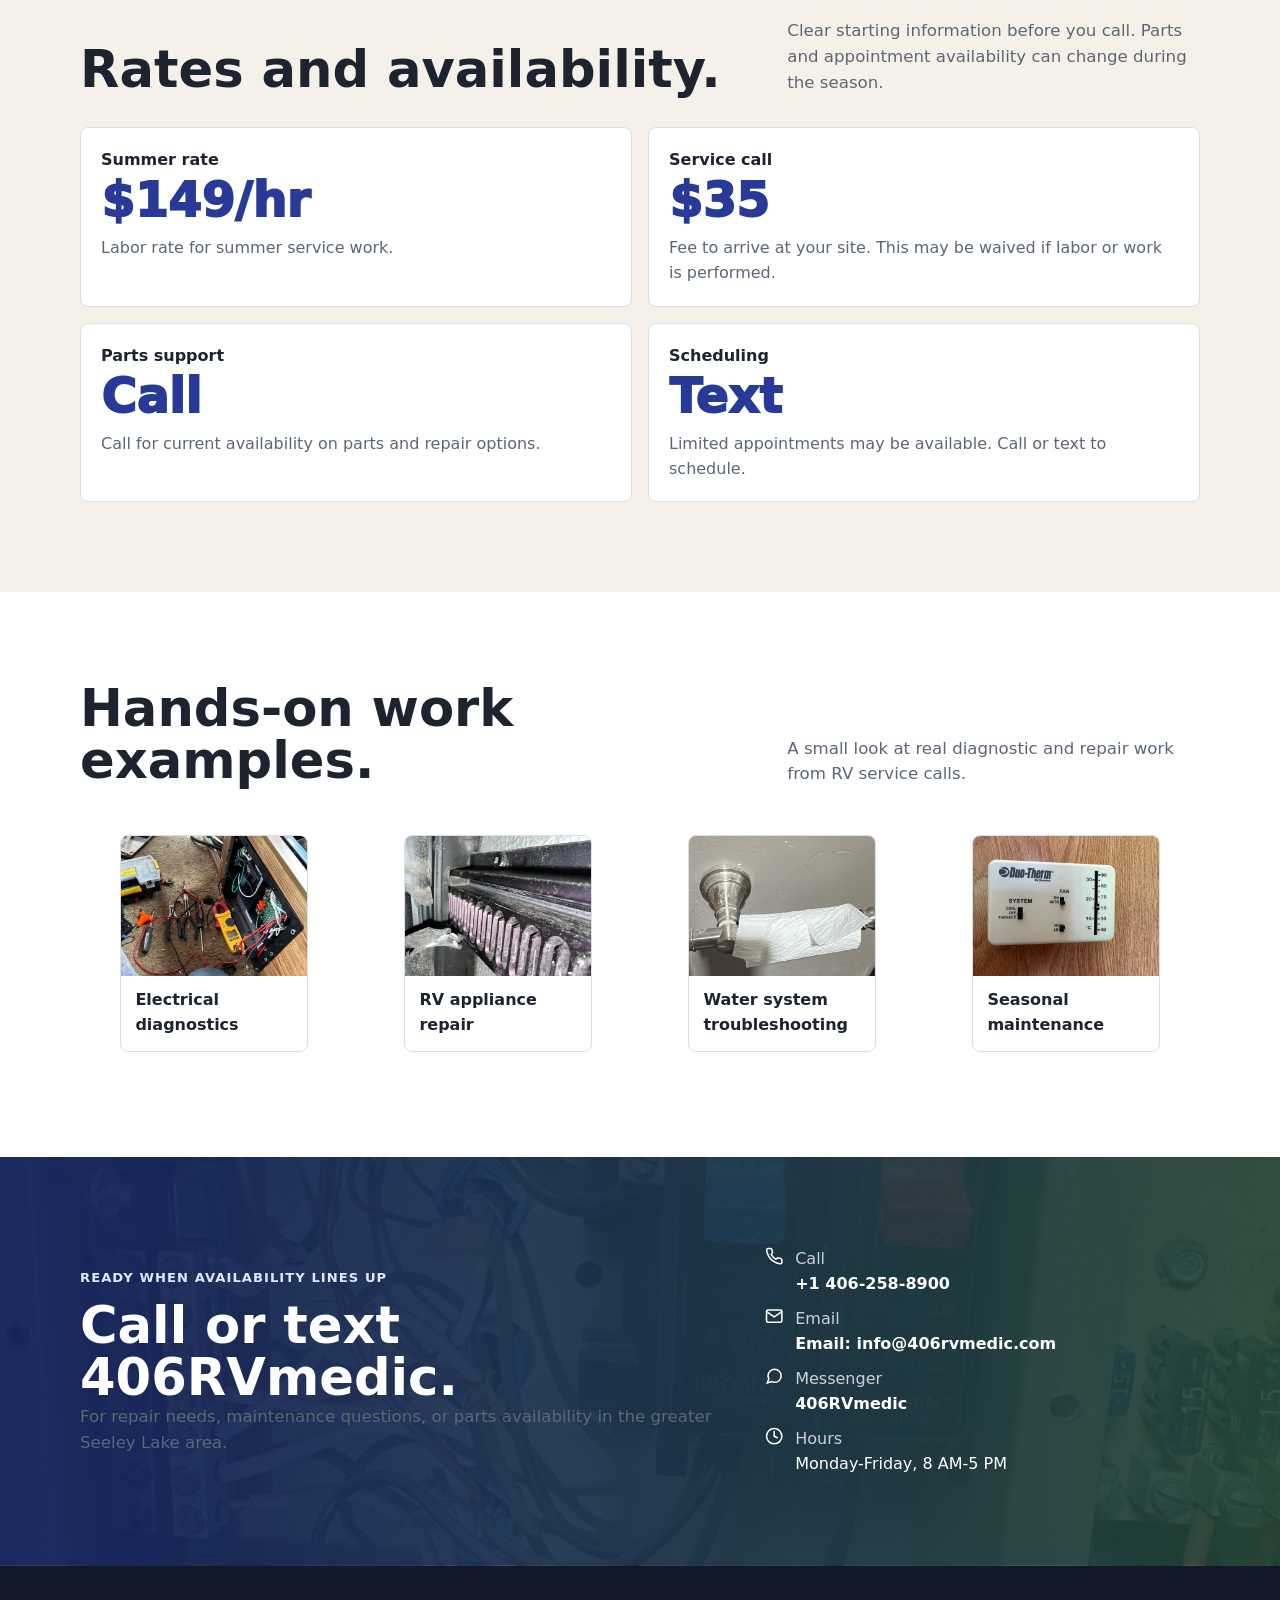
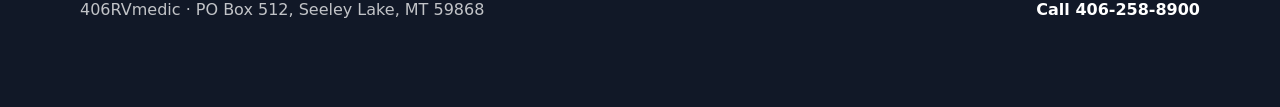
==== commit c8f00cc4: "Add files via upload" ====
--- a/index.html
+++ b/index.html
@@ -17,7 +17,7 @@
         "name": "406RVmedic",
         "image": "assets/images/logo-rv-medic.jpg",
         "telephone": "+1-406-258-8900",
-        "email": "406rvmedic@gmail.com",
+        "email": "info@406rvmedic.com",
         "address": {
           "@type": "PostalAddress",
           "postOfficeBoxNumber": "PO Box 512",
@@ -69,9 +69,9 @@
                 <svg class="icon" viewBox="0 0 24 24" aria-hidden="true"><path d="M22 16.92v3a2 2 0 0 1-2.18 2 19.8 19.8 0 0 1-8.63-3.07 19.5 19.5 0 0 1-6-6A19.8 19.8 0 0 1 2.12 4.18 2 2 0 0 1 4.11 2h3a2 2 0 0 1 2 1.72c.12.9.32 1.77.6 2.61a2 2 0 0 1-.45 2.11L8 9.7a16 16 0 0 0 6.3 6.3l1.26-1.26a2 2 0 0 1 2.11-.45c.84.28 1.71.48 2.61.6A2 2 0 0 1 22 16.92Z" fill="none" stroke="currentColor" stroke-width="2" stroke-linecap="round" stroke-linejoin="round"/></svg>
                 Call 406-258-8900
               </a>
-              <a class="btn secondary" href="mailto:406rvmedic@gmail.com">
+              <a class="btn secondary" href="mailto:info@406rvmedic.com">
                 <svg class="icon" viewBox="0 0 24 24" aria-hidden="true"><path d="M4 4h16a2 2 0 0 1 2 2v12a2 2 0 0 1-2 2H4a2 2 0 0 1-2-2V6a2 2 0 0 1 2-2Z" fill="none" stroke="currentColor" stroke-width="2"/><path d="m22 6-10 7L2 6" fill="none" stroke="currentColor" stroke-width="2" stroke-linecap="round" stroke-linejoin="round"/></svg>
-                Email 406RVmedic
+                Email: info@406rvmedic.com
               </a>
             </div>
             <div class="hero-meta" aria-label="Key business details">
@@ -86,7 +86,7 @@
       <section class="band-blue compact" aria-label="Trust highlights">
         <div class="wrap trust-grid">
           <div class="trust-item">
-            <span class="mini-icon"><svg class="icon" viewBox="0 0 24 24" aria-hidden="true"><path d="M5 17H3a2 2 0 0 1-2-2V7h13v10H8" fill="none" stroke="currentColor" stroke-width="2"/><path d="M14 10h4l4 4v3h-2" fill="none" stroke="currentColor" stroke-width="2"/><circle cx="7" cy="17" r="2" fill="none" stroke="currentColor" stroke-width="2"/><circle cx="18" cy="17" r="2" fill="none" stroke="currentColor" stroke-width="2"/></svg></span>
+            <span class="mini-icon"><svg class="icon" viewBox="0 0 24 24" aria-hidden="true"><rect x="3" y="8" width="11" height="8" rx="1.5" fill="none" stroke="currentColor" stroke-width="2"/><path d="M14 11h3.5L21 15v1h-3" fill="none" stroke="currentColor" stroke-width="2"/><path d="M6.5 12h4" fill="none" stroke="currentColor" stroke-width="2"/><circle cx="7" cy="17" r="1.8" fill="none" stroke="currentColor" stroke-width="2"/><circle cx="18" cy="17" r="1.8" fill="none" stroke="currentColor" stroke-width="2"/></svg></span>
             <strong>Mobile service</strong>
             <span>On-site help at your RV, campsite, or property.</span>
           </div>
@@ -101,12 +101,12 @@
             <span>Greater Seeley Lake and Seeley Swan Valley.</span>
           </div>
           <div class="trust-item">
-            <span class="mini-icon"><svg class="icon" viewBox="0 0 24 24" aria-hidden="true"><path d="m14.7 6.3 3 3M2 22l6.5-6.5M11 4a5 5 0 0 0 6.9 6.9L22 15l-7 7-4.1-4.1A5 5 0 0 0 4 11Z" fill="none" stroke="currentColor" stroke-width="2" stroke-linecap="round" stroke-linejoin="round"/></svg></span>
+            <span class="mini-icon"><svg class="icon" viewBox="0 0 24 24" aria-hidden="true"><path d="M14.7 6.3a4.2 4.2 0 0 0-5.1 5.1L4 17l3 3 5.6-5.6a4.2 4.2 0 0 0 5.1-5.1l-2.7 2.7-3-3 2.7-2.7Z" fill="none" stroke="currentColor" stroke-width="2"/></svg></span>
             <strong>RV repair &amp; maintenance</strong>
             <span>Diagnostics, repairs, prep, and maintenance.</span>
           </div>
           <div class="trust-item">
-            <span class="mini-icon"><svg class="icon" viewBox="0 0 24 24" aria-hidden="true"><path d="M20 7h-7l-2-3H4a2 2 0 0 0-2 2v12a2 2 0 0 0 2 2h16a2 2 0 0 0 2-2V9a2 2 0 0 0-2-2Z" fill="none" stroke="currentColor" stroke-width="2"/></svg></span>
+            <span class="mini-icon"><svg class="icon" viewBox="0 0 24 24" aria-hidden="true"><path d="m12 3 8 4.5-8 4.5-8-4.5L12 3Z" fill="none" stroke="currentColor" stroke-width="2"/><path d="M4 7.5v9L12 21l8-4.5v-9" fill="none" stroke="currentColor" stroke-width="2"/><path d="M12 12v9" fill="none" stroke="currentColor" stroke-width="2"/></svg></span>
             <strong>Parts by call</strong>
             <span>Call for current parts availability.</span>
           </div>
@@ -121,27 +121,27 @@
           </div>
           <div class="services-grid">
             <article class="service-card">
-              <span class="mini-icon"><svg class="icon" viewBox="0 0 24 24" aria-hidden="true"><path d="m14.7 6.3 3 3M2 22l6.5-6.5M11 4a5 5 0 0 0 6.9 6.9L22 15l-7 7-4.1-4.1A5 5 0 0 0 4 11Z" fill="none" stroke="currentColor" stroke-width="2" stroke-linecap="round" stroke-linejoin="round"/></svg></span>
+              <span class="mini-icon"><svg class="icon" viewBox="0 0 24 24" aria-hidden="true"><path d="M14.7 6.3a4.2 4.2 0 0 0-5.1 5.1L4 17l3 3 5.6-5.6a4.2 4.2 0 0 0 5.1-5.1l-2.7 2.7-3-3 2.7-2.7Z" fill="none" stroke="currentColor" stroke-width="2"/></svg></span>
               <strong>General RV repair and maintenance</strong>
               <p>Routine fixes, troubleshooting, and maintenance for RV owners, campers, and travelers.</p>
             </article>
             <article class="service-card">
-              <span class="mini-icon"><svg class="icon" viewBox="0 0 24 24" aria-hidden="true"><path d="M13 2 3 14h8l-1 8 10-12h-8l1-8Z" fill="none" stroke="currentColor" stroke-width="2" stroke-linejoin="round"/></svg></span>
+              <span class="mini-icon"><svg class="icon" viewBox="0 0 24 24" aria-hidden="true"><path d="M13 2 5 13h6l-1 9 9-13h-6l1-7Z" fill="none" stroke="currentColor" stroke-width="2"/></svg></span>
               <strong>Electrical diagnostics</strong>
               <p>Breaker panels, wiring checks, power issues, and hands-on diagnostics.</p>
             </article>
             <article class="service-card">
-              <span class="mini-icon"><svg class="icon" viewBox="0 0 24 24" aria-hidden="true"><path d="M14 4v10.54a4 4 0 1 1-4 0V4a2 2 0 1 1 4 0Z" fill="none" stroke="currentColor" stroke-width="2"/><path d="M10 8h4" fill="none" stroke="currentColor" stroke-width="2"/></svg></span>
+              <span class="mini-icon"><svg class="icon" viewBox="0 0 24 24" aria-hidden="true"><path d="M14 5a2 2 0 0 0-4 0v8.7a4.5 4.5 0 1 0 4 0V5Z" fill="none" stroke="currentColor" stroke-width="2"/><path d="M14 8h3M14 11h2" fill="none" stroke="currentColor" stroke-width="2"/></svg></span>
               <strong>Furnace, AC, and thermostat troubleshooting</strong>
               <p>Comfort system checks for heat, cooling, controls, fans, and related parts.</p>
             </article>
             <article class="service-card">
-              <span class="mini-icon"><svg class="icon" viewBox="0 0 24 24" aria-hidden="true"><path d="M12 2s6 6.2 6 11a6 6 0 0 1-12 0c0-4.8 6-11 6-11Z" fill="none" stroke="currentColor" stroke-width="2"/></svg></span>
+              <span class="mini-icon"><svg class="icon" viewBox="0 0 24 24" aria-hidden="true"><path d="M12 3.5s5 5.3 5 9a5 5 0 0 1-10 0c0-3.7 5-9 5-9Z" fill="none" stroke="currentColor" stroke-width="2"/></svg></span>
               <strong>Water system and valve repairs</strong>
               <p>Fresh water tank, valves, leak checks, and site-ready water system support.</p>
             </article>
             <article class="service-card">
-              <span class="mini-icon"><svg class="icon" viewBox="0 0 24 24" aria-hidden="true"><path d="M4 3h16v18H4z" fill="none" stroke="currentColor" stroke-width="2"/><path d="M8 7h8M8 12h8M8 17h4" fill="none" stroke="currentColor" stroke-width="2" stroke-linecap="round"/></svg></span>
+              <span class="mini-icon"><svg class="icon" viewBox="0 0 24 24" aria-hidden="true"><rect x="5" y="4" width="14" height="16" rx="2" fill="none" stroke="currentColor" stroke-width="2"/><path d="M9 8h6M9 12h6M9 16h3" fill="none" stroke="currentColor" stroke-width="2"/></svg></span>
               <strong>Appliance and range hood issues</strong>
               <p>Honest diagnosis for common RV appliance problems before replacing parts.</p>
             </article>
@@ -268,7 +268,7 @@
             </div>
             <div class="contact-line">
               <svg class="icon" viewBox="0 0 24 24" aria-hidden="true"><path d="M4 4h16a2 2 0 0 1 2 2v12a2 2 0 0 1-2 2H4a2 2 0 0 1-2-2V6a2 2 0 0 1 2-2Z" fill="none" stroke="currentColor" stroke-width="2"/><path d="m22 6-10 7L2 6" fill="none" stroke="currentColor" stroke-width="2" stroke-linecap="round" stroke-linejoin="round"/></svg>
-              <div><span>Email</span><br><a href="mailto:406rvmedic@gmail.com">406rvmedic@gmail.com</a></div>
+              <div><span>Email</span><br><a href="mailto:info@406rvmedic.com">Email: info@406rvmedic.com</a></div>
             </div>
             <div class="contact-line">
               <svg class="icon" viewBox="0 0 24 24" aria-hidden="true"><path d="M21 11.5a8.4 8.4 0 0 1-.9 3.8 8.5 8.5 0 0 1-7.6 4.7 8.4 8.4 0 0 1-3.8-.9L3 21l1.9-5.7a8.4 8.4 0 0 1-.9-3.8 8.5 8.5 0 1 1 17 0Z" fill="none" stroke="currentColor" stroke-width="2"/></svg>
--- a/assets/styles.css
+++ b/assets/styles.css
@@ -0,0 +1,798 @@
+:root {
+  --blue: #283a97;
+  --blue-dark: #17245f;
+  --blue-soft: #edf2ff;
+  --charcoal: #1d2430;
+  --muted: #5c6675;
+  --line: #d9dee8;
+  --paper: #ffffff;
+  --warm: #f5f1e9;
+  --warm-strong: #c8944b;
+  --pine: #234536;
+  --shadow: 0 18px 42px rgba(21, 31, 50, 0.13);
+  --radius: 8px;
+}
+
+* {
+  box-sizing: border-box;
+}
+
+html {
+  scroll-behavior: smooth;
+}
+
+body {
+  margin: 0;
+  color: var(--charcoal);
+  background: var(--paper);
+  font-family: Inter, ui-sans-serif, system-ui, -apple-system, BlinkMacSystemFont, "Segoe UI", sans-serif;
+  font-size: 16px;
+  line-height: 1.55;
+}
+
+img {
+  display: block;
+  max-width: 100%;
+}
+
+a {
+  color: inherit;
+}
+
+.skip-link {
+  position: absolute;
+  left: 1rem;
+  top: -4rem;
+  z-index: 10;
+  padding: 0.7rem 1rem;
+  background: var(--blue-dark);
+  color: #fff;
+  text-decoration: none;
+}
+
+.skip-link:focus {
+  top: 1rem;
+}
+
+.wrap {
+  width: min(1120px, calc(100% - 32px));
+  margin: 0 auto;
+}
+
+.site-header {
+  position: sticky;
+  top: 0;
+  z-index: 20;
+  background: rgba(255, 255, 255, 0.96);
+  border-bottom: 1px solid rgba(29, 36, 48, 0.1);
+  backdrop-filter: blur(14px);
+}
+
+.header-inner {
+  min-height: 78px;
+  display: flex;
+  align-items: center;
+  justify-content: space-between;
+  gap: 1rem;
+}
+
+.brand {
+  display: inline-flex;
+  align-items: center;
+  gap: 0.8rem;
+  text-decoration: none;
+  min-width: 0;
+}
+
+.brand img {
+  width: 48px;
+  height: 48px;
+  border-radius: 50%;
+  object-fit: cover;
+  border: 2px solid var(--blue);
+}
+
+.brand strong {
+  display: block;
+  font-size: 1.04rem;
+  letter-spacing: 0;
+}
+
+.brand span span {
+  display: block;
+  color: var(--muted);
+  font-size: 0.78rem;
+  white-space: nowrap;
+}
+
+.nav-links {
+  display: flex;
+  align-items: center;
+  gap: 0.35rem;
+}
+
+.nav-links a {
+  padding: 0.55rem 0.75rem;
+  color: var(--muted);
+  font-weight: 700;
+  text-decoration: none;
+  border-radius: var(--radius);
+}
+
+.nav-links a:hover,
+.nav-links a:focus-visible,
+.nav-links a.active {
+  color: var(--blue);
+  background: var(--blue-soft);
+  outline: none;
+}
+
+.header-call,
+.btn {
+  display: inline-flex;
+  align-items: center;
+  justify-content: center;
+  gap: 0.5rem;
+  min-height: 46px;
+  padding: 0.72rem 1rem;
+  border-radius: var(--radius);
+  font-weight: 800;
+  text-decoration: none;
+}
+
+.header-call {
+  color: #fff;
+  background: var(--blue);
+  box-shadow: 0 10px 22px rgba(40, 58, 151, 0.24);
+}
+
+.btn.primary {
+  color: #fff;
+  background: var(--blue);
+}
+
+.btn.secondary {
+  color: #fff;
+  border: 1px solid rgba(255, 255, 255, 0.55);
+  background: rgba(255, 255, 255, 0.13);
+}
+
+.btn.light {
+  color: var(--blue-dark);
+  border: 1px solid var(--line);
+  background: #fff;
+}
+
+.btn.dark {
+  color: #fff;
+  background: var(--charcoal);
+}
+
+.icon {
+  width: 1.15rem;
+  height: 1.15rem;
+  flex: 0 0 auto;
+}
+
+.hero {
+  position: relative;
+  min-height: 76vh;
+  display: flex;
+  align-items: center;
+  overflow: hidden;
+  color: #fff;
+  background-color: var(--blue-dark);
+  background-position: center;
+  background-size: cover;
+}
+
+.home-hero {
+  background-image:
+    linear-gradient(90deg, rgba(14, 21, 38, 0.88) 0%, rgba(14, 21, 38, 0.7) 42%, rgba(14, 21, 38, 0.22) 100%),
+    url("images/technician-on-rv.jpg");
+}
+
+.services-hero {
+  min-height: 48vh;
+  background-image:
+    linear-gradient(90deg, rgba(14, 21, 38, 0.9) 0%, rgba(14, 21, 38, 0.7) 50%, rgba(14, 21, 38, 0.24) 100%),
+    url("images/electrical-diagnostics.jpg");
+}
+
+.contact-hero {
+  min-height: 48vh;
+  background-position: center 36%;
+  background-image:
+    linear-gradient(90deg, rgba(14, 21, 38, 0.9) 0%, rgba(14, 21, 38, 0.68) 48%, rgba(14, 21, 38, 0.22) 100%),
+    url("images/owner-field-service.jpg");
+}
+
+.hero-content {
+  width: min(680px, 100%);
+  padding: 4.5rem 0;
+}
+
+.hero-logo {
+  width: 82px;
+  height: 82px;
+  margin-bottom: 1.15rem;
+  border: 3px solid rgba(255, 255, 255, 0.84);
+  border-radius: 50%;
+  object-fit: cover;
+  background: #fff;
+}
+
+.eyebrow {
+  margin: 0 0 0.65rem;
+  color: #dfe7ff;
+  font-size: 0.82rem;
+  font-weight: 900;
+  letter-spacing: 0.08em;
+  text-transform: uppercase;
+}
+
+h1,
+h2,
+h3,
+p {
+  overflow-wrap: anywhere;
+}
+
+h1 {
+  max-width: 760px;
+  margin: 0;
+  font-size: clamp(2.55rem, 6.2vw, 5.55rem);
+  line-height: 0.95;
+  letter-spacing: 0;
+}
+
+.page-title {
+  font-size: clamp(2.4rem, 5vw, 4.45rem);
+}
+
+.hero-copy {
+  max-width: 610px;
+  margin: 1.2rem 0 0;
+  color: rgba(255, 255, 255, 0.9);
+  font-size: clamp(1.05rem, 2vw, 1.28rem);
+}
+
+.hero-actions {
+  display: flex;
+  flex-wrap: wrap;
+  gap: 0.8rem;
+  margin-top: 1.6rem;
+}
+
+.hero-meta {
+  display: flex;
+  flex-wrap: wrap;
+  gap: 0.6rem;
+  margin-top: 1.3rem;
+  color: #fff;
+  font-weight: 800;
+}
+
+.hero-meta span {
+  padding: 0.42rem 0.65rem;
+  border: 1px solid rgba(255, 255, 255, 0.35);
+  border-radius: var(--radius);
+  background: rgba(255, 255, 255, 0.11);
+}
+
+.band {
+  padding: clamp(3rem, 7vw, 5.7rem) 0;
+}
+
+.band.compact {
+  padding: clamp(2.4rem, 5vw, 4.2rem) 0;
+}
+
+.band-blue {
+  color: #fff;
+  background: var(--blue-dark);
+}
+
+.band-warm {
+  background: var(--warm);
+}
+
+.section-heading {
+  display: grid;
+  grid-template-columns: minmax(0, 0.9fr) minmax(260px, 0.55fr);
+  gap: 2rem;
+  align-items: end;
+  margin-bottom: 2rem;
+}
+
+.section-heading h2,
+.section-title {
+  margin: 0;
+  font-size: clamp(2rem, 4vw, 3.35rem);
+  line-height: 1.03;
+  letter-spacing: 0;
+}
+
+.section-heading p,
+.section-intro {
+  margin: 0;
+  color: var(--muted);
+  font-size: 1.04rem;
+}
+
+.band-blue .section-heading p,
+.band-blue .section-intro {
+  color: rgba(255, 255, 255, 0.78);
+}
+
+.trust-grid {
+  display: grid;
+  grid-template-columns: repeat(5, minmax(0, 1fr));
+  gap: 1px;
+  background: rgba(255, 255, 255, 0.18);
+  border: 1px solid rgba(255, 255, 255, 0.18);
+}
+
+.trust-item {
+  min-height: 132px;
+  padding: 1.15rem;
+  background: var(--blue-dark);
+}
+
+.trust-item strong,
+.service-card strong,
+.contact-method strong {
+  display: block;
+  margin-top: 0.55rem;
+  font-size: 1.02rem;
+}
+
+.trust-item span,
+.service-card span,
+.contact-method span {
+  display: block;
+  margin-top: 0.25rem;
+  color: rgba(255, 255, 255, 0.72);
+  font-size: 0.9rem;
+}
+
+.mini-icon {
+  display: inline-grid;
+  width: 40px;
+  height: 40px;
+  place-items: center;
+  color: var(--blue);
+  background: var(--blue-soft);
+  border-radius: var(--radius);
+}
+
+.band-blue .mini-icon {
+  color: #fff;
+  background: rgba(255, 255, 255, 0.14);
+}
+
+.services-grid {
+  display: grid;
+  grid-template-columns: repeat(3, minmax(0, 1fr));
+  gap: 1rem;
+}
+
+.service-card,
+.testimonial,
+.price-card,
+.photo-card,
+.contact-method,
+.service-row,
+.step,
+.info-panel {
+  border: 1px solid var(--line);
+  border-radius: var(--radius);
+  background: #fff;
+}
+
+.service-card {
+  min-height: 205px;
+  padding: 1.25rem;
+}
+
+.service-card span {
+  color: var(--muted);
+}
+
+.service-card p {
+  margin: 0.7rem 0 0;
+  color: var(--muted);
+}
+
+.service-card.link-card {
+  display: flex;
+  flex-direction: column;
+  justify-content: space-between;
+  color: #fff;
+  background: var(--blue);
+  border-color: var(--blue);
+}
+
+.service-card.link-card span,
+.service-card.link-card p {
+  color: rgba(255, 255, 255, 0.8);
+}
+
+.service-card.link-card a {
+  margin-top: 1.25rem;
+  font-weight: 900;
+  text-decoration: none;
+}
+
+.about-grid {
+  display: grid;
+  grid-template-columns: minmax(0, 0.9fr) minmax(300px, 0.7fr);
+  gap: clamp(1.4rem, 4vw, 3.5rem);
+  align-items: center;
+}
+
+.about-copy p {
+  color: var(--muted);
+  font-size: 1.06rem;
+}
+
+.about-photo {
+  position: relative;
+}
+
+.about-photo img {
+  width: 100%;
+  aspect-ratio: 4 / 5;
+  object-fit: cover;
+  border-radius: var(--radius);
+  box-shadow: var(--shadow);
+}
+
+.about-note {
+  display: grid;
+  gap: 0.3rem;
+  margin-top: 1rem;
+  padding-left: 1rem;
+  border-left: 4px solid var(--warm-strong);
+  color: var(--muted);
+}
+
+.testimonial-grid,
+.pricing-grid,
+.contact-grid,
+.steps-grid {
+  display: grid;
+  grid-template-columns: repeat(2, minmax(0, 1fr));
+  gap: 1rem;
+}
+
+.testimonial {
+  padding: 1.25rem;
+}
+
+.stars {
+  color: var(--warm-strong);
+  font-weight: 900;
+  letter-spacing: 0.08em;
+}
+
+.testimonial p {
+  margin: 0.7rem 0 0;
+  color: var(--muted);
+}
+
+.testimonial cite {
+  display: block;
+  margin-top: 1rem;
+  color: var(--charcoal);
+  font-style: normal;
+  font-weight: 900;
+}
+
+.price-card {
+  padding: 1.25rem;
+}
+
+.price-card .price {
+  display: block;
+  margin: 0.2rem 0 0;
+  color: var(--blue);
+  font-size: clamp(2rem, 4vw, 3rem);
+  font-weight: 950;
+  line-height: 1;
+}
+
+.price-card p {
+  margin: 0.75rem 0 0;
+  color: var(--muted);
+}
+
+.photo-grid {
+  display: grid;
+  grid-template-columns: repeat(4, minmax(0, 1fr));
+  gap: 1rem;
+}
+
+.photo-card {
+  overflow: hidden;
+}
+
+.photo-card img {
+  width: 100%;
+  aspect-ratio: 4 / 3;
+  object-fit: cover;
+}
+
+.photo-card figcaption {
+  padding: 0.8rem 0.9rem;
+  color: var(--charcoal);
+  font-weight: 850;
+}
+
+.contact-strip {
+  color: #fff;
+  background:
+    linear-gradient(90deg, rgba(23, 36, 95, 0.96), rgba(35, 69, 54, 0.92)),
+    url("images/rv-breaker-panel.jpg");
+  background-position: center;
+  background-size: cover;
+}
+
+.contact-strip-inner {
+  display: grid;
+  grid-template-columns: minmax(0, 0.9fr) minmax(280px, 0.6fr);
+  gap: 2rem;
+  align-items: center;
+}
+
+.contact-list {
+  display: grid;
+  gap: 0.65rem;
+}
+
+.contact-line {
+  display: flex;
+  align-items: flex-start;
+  gap: 0.75rem;
+}
+
+.contact-line a {
+  font-weight: 850;
+  text-decoration: none;
+}
+
+.contact-line span {
+  color: rgba(255, 255, 255, 0.78);
+}
+
+.page-main {
+  background: #fff;
+}
+
+.service-list {
+  display: grid;
+  gap: 0.9rem;
+}
+
+.service-row {
+  display: grid;
+  grid-template-columns: auto minmax(0, 1fr);
+  gap: 1rem;
+  padding: 1.1rem;
+}
+
+.service-row h2,
+.service-row h3,
+.step h3,
+.info-panel h2,
+.info-panel h3 {
+  margin: 0;
+}
+
+.service-row p,
+.step p,
+.info-panel p,
+.info-panel li {
+  color: var(--muted);
+}
+
+.service-row p {
+  margin: 0.4rem 0 0;
+}
+
+.steps-grid {
+  grid-template-columns: repeat(3, minmax(0, 1fr));
+}
+
+.step {
+  padding: 1.25rem;
+}
+
+.step-number {
+  display: inline-grid;
+  width: 40px;
+  height: 40px;
+  margin-bottom: 0.8rem;
+  place-items: center;
+  color: #fff;
+  background: var(--blue);
+  border-radius: 50%;
+  font-weight: 950;
+}
+
+.two-column {
+  display: grid;
+  grid-template-columns: minmax(0, 0.9fr) minmax(300px, 0.55fr);
+  gap: 1rem;
+  align-items: start;
+}
+
+.info-panel {
+  padding: 1.25rem;
+}
+
+.info-panel ul {
+  margin: 0.85rem 0 0;
+  padding-left: 1.2rem;
+}
+
+.info-panel li + li {
+  margin-top: 0.45rem;
+}
+
+.contact-methods {
+  display: grid;
+  grid-template-columns: repeat(3, minmax(0, 1fr));
+  gap: 1rem;
+}
+
+.contact-method {
+  display: flex;
+  min-height: 150px;
+  flex-direction: column;
+  justify-content: space-between;
+  padding: 1.25rem;
+  text-decoration: none;
+}
+
+.contact-method:hover,
+.contact-method:focus-visible {
+  border-color: var(--blue);
+  box-shadow: 0 12px 28px rgba(40, 58, 151, 0.12);
+  outline: none;
+}
+
+.contact-method span {
+  color: var(--muted);
+}
+
+.footer {
+  padding: 2rem 0 5.25rem;
+  color: rgba(255, 255, 255, 0.74);
+  background: #111827;
+}
+
+.footer-inner {
+  display: flex;
+  justify-content: space-between;
+  gap: 1.5rem;
+}
+
+.footer a {
+  color: #fff;
+  font-weight: 800;
+  text-decoration: none;
+}
+
+.mobile-call {
+  position: fixed;
+  right: 1rem;
+  bottom: 1rem;
+  z-index: 25;
+  display: none;
+  align-items: center;
+  justify-content: center;
+  gap: 0.55rem;
+  min-height: 52px;
+  padding: 0.8rem 1.1rem;
+  color: #fff;
+  background: var(--blue);
+  border-radius: var(--radius);
+  box-shadow: 0 16px 34px rgba(25, 42, 105, 0.34);
+  font-weight: 950;
+  text-decoration: none;
+}
+
+@media (max-width: 940px) {
+  .header-inner {
+    align-items: stretch;
+    flex-wrap: wrap;
+    padding: 0.65rem 0;
+  }
+
+  .nav-links {
+    order: 3;
+    width: 100%;
+    overflow-x: auto;
+    padding-bottom: 0.1rem;
+  }
+
+  .header-call {
+    margin-left: auto;
+  }
+
+  .trust-grid,
+  .services-grid,
+  .photo-grid,
+  .contact-methods {
+    grid-template-columns: repeat(2, minmax(0, 1fr));
+  }
+
+  .section-heading,
+  .about-grid,
+  .contact-strip-inner,
+  .two-column {
+    grid-template-columns: 1fr;
+  }
+
+  .steps-grid {
+    grid-template-columns: 1fr;
+  }
+}
+
+@media (max-width: 660px) {
+  .wrap {
+    width: min(100% - 24px, 1120px);
+  }
+
+  .brand span span {
+    white-space: normal;
+  }
+
+  .header-call {
+    display: none;
+  }
+
+  .hero {
+    min-height: 72vh;
+    background-position: 60% center;
+  }
+
+  .services-hero,
+  .contact-hero {
+    min-height: 44vh;
+  }
+
+  .hero-content {
+    padding: 3.25rem 0;
+  }
+
+  .hero-actions .btn {
+    width: 100%;
+  }
+
+  .trust-grid,
+  .services-grid,
+  .testimonial-grid,
+  .pricing-grid,
+  .photo-grid,
+  .contact-methods {
+    grid-template-columns: 1fr;
+  }
+
+  .trust-item {
+    min-height: 112px;
+  }
+
+  .service-row {
+    grid-template-columns: 1fr;
+  }
+
+  .footer-inner {
+    flex-direction: column;
+  }
+
+  .mobile-call {
+    display: inline-flex;
+  }
+}
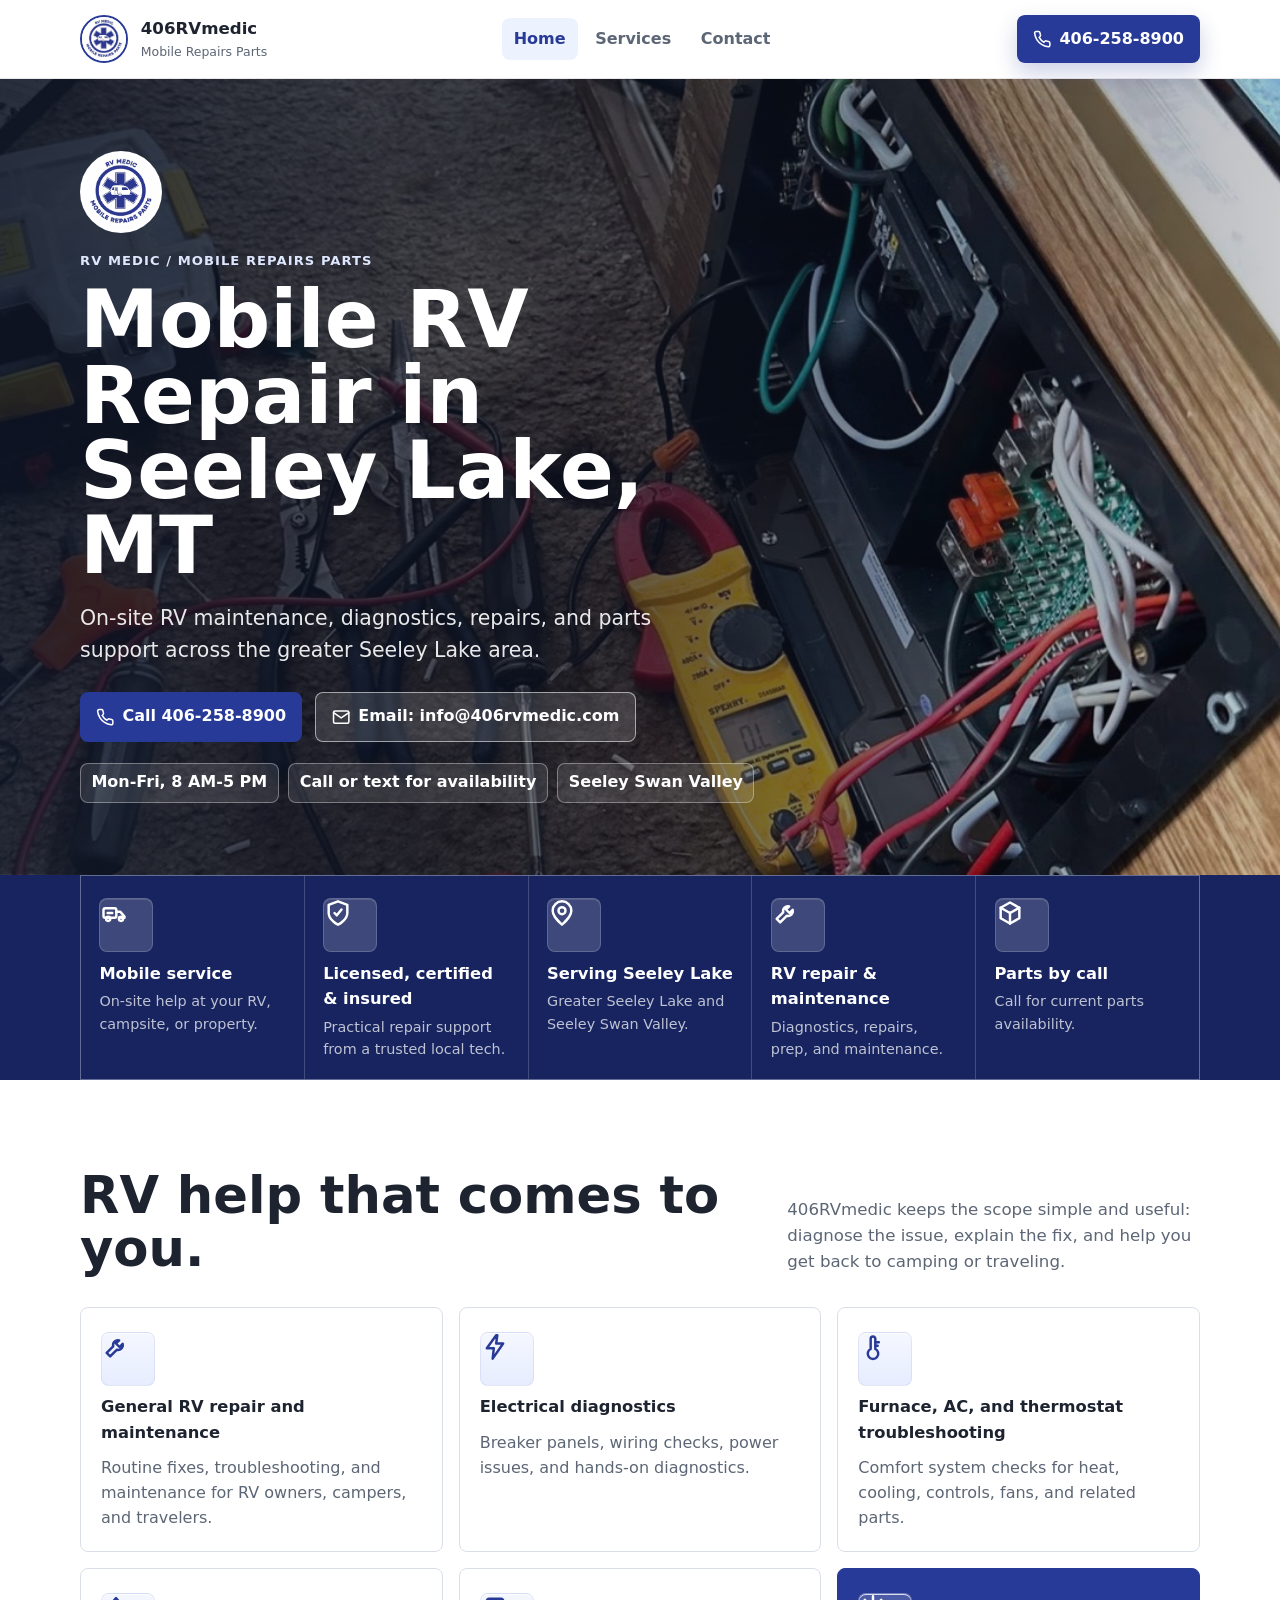
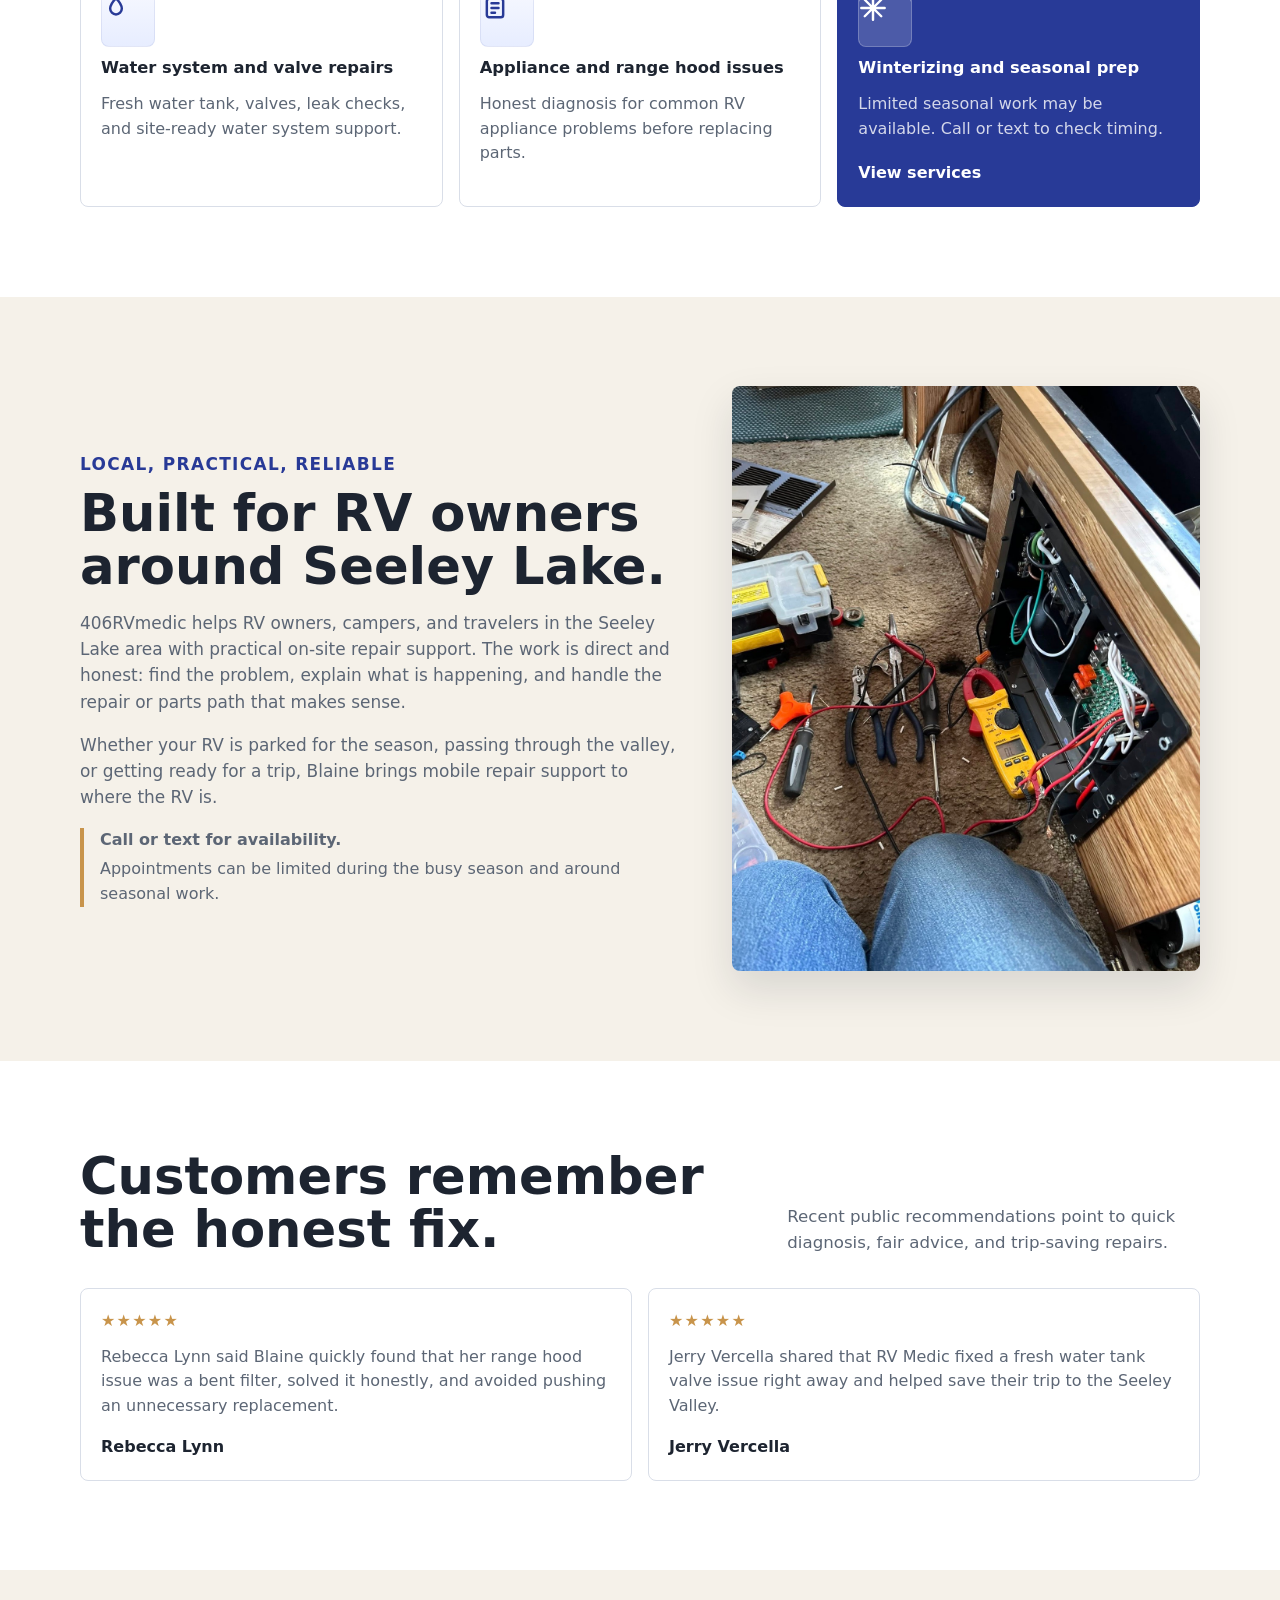
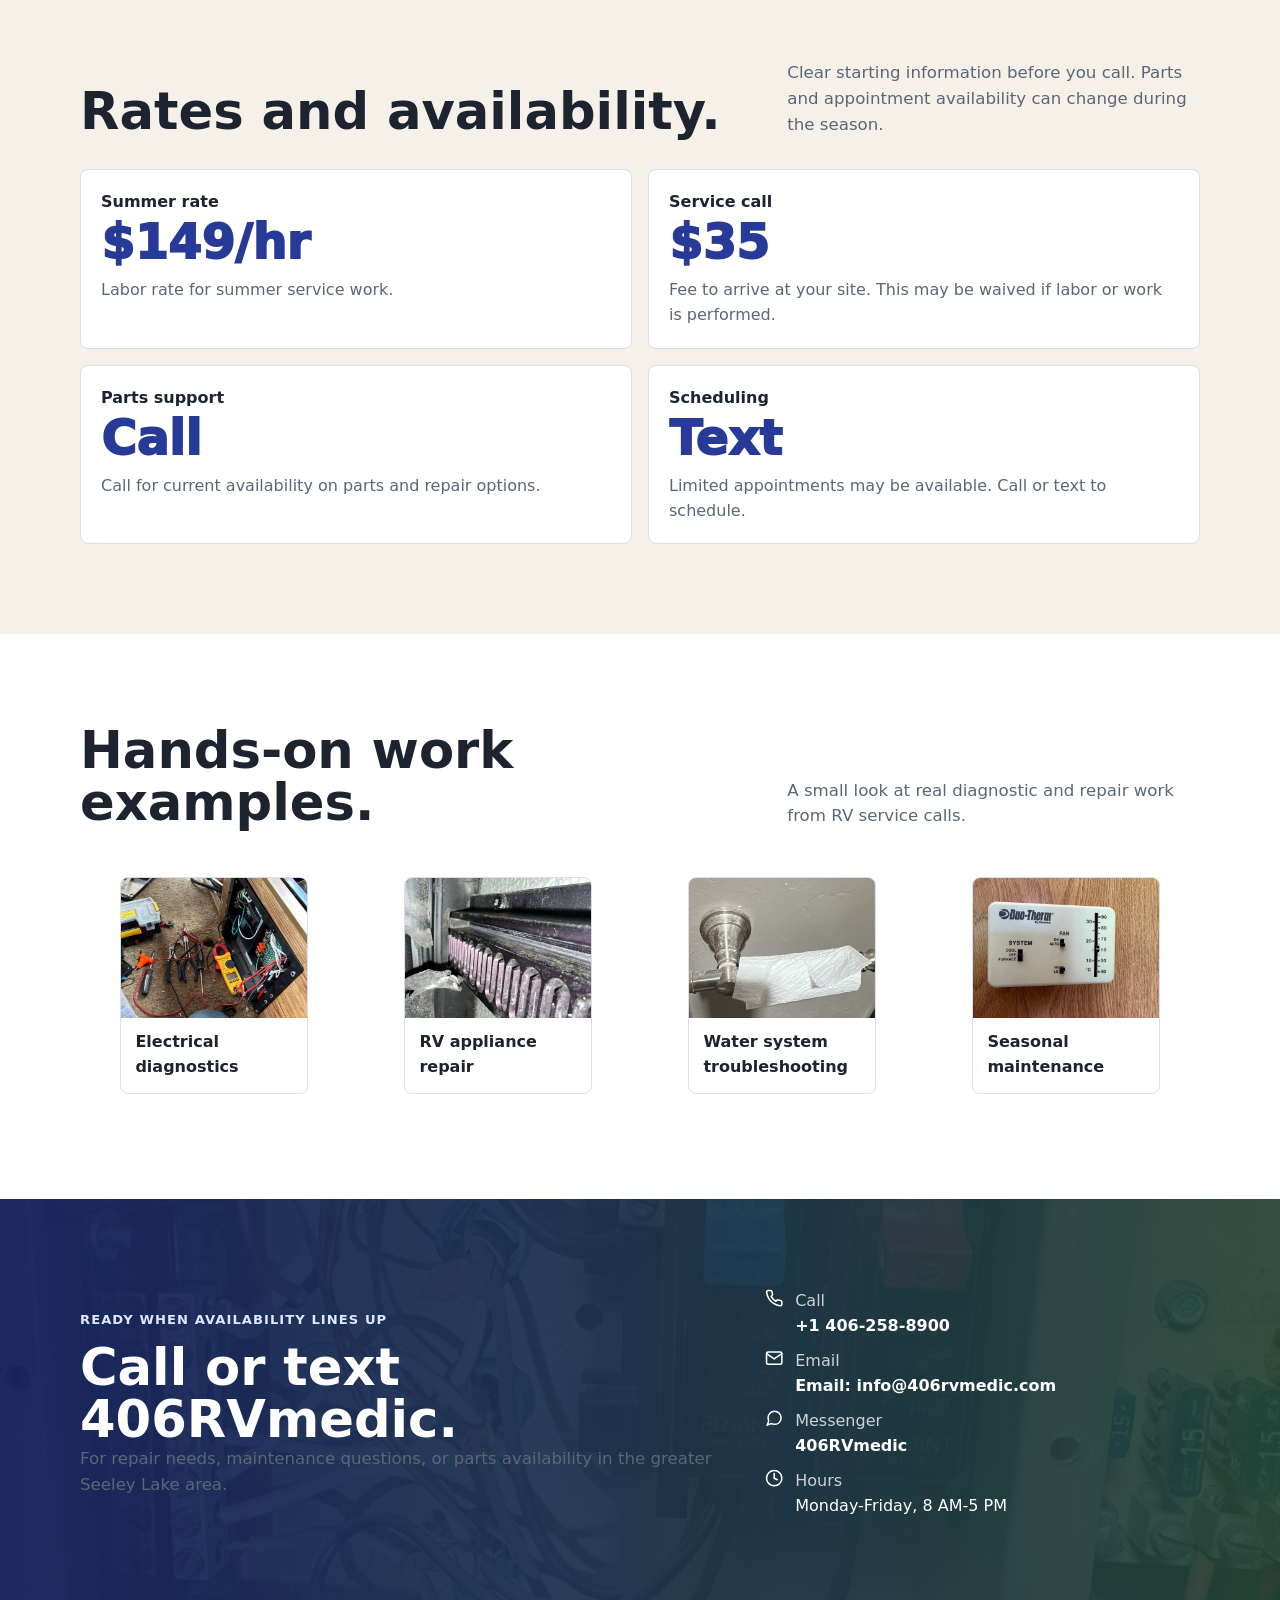
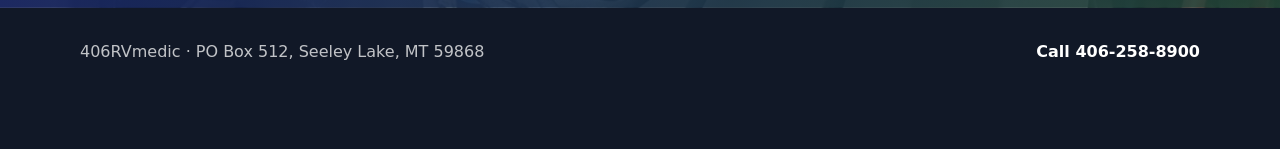
==== commit a968662c: "Add files via upload" ====
--- a/index.html
+++ b/index.html
@@ -9,7 +9,7 @@
     <meta property="og:description" content="On-site RV maintenance, diagnostics, repairs, and parts support across the greater Seeley Lake area.">
     <meta property="og:image" content="assets/images/logo-rv-medic.jpg">
     <link rel="icon" href="assets/images/logo-rv-medic.jpg">
-    <link rel="stylesheet" href="assets/styles.css">
+    <link rel="stylesheet" href="assets/styles.css?v=20260520-hero-fix">
     <script type="application/ld+json">
       {
         "@context": "https://schema.org",
@@ -170,7 +170,7 @@
             </div>
           </div>
           <div class="about-photo">
-            <img src="assets/images/owner-field-service.jpg" alt="406RVmedic technician on a service call in Montana">
+            <img src="assets/images/electrical-diagnostics.jpg" alt="RV electrical diagnostics tools and wiring">
           </div>
         </div>
       </section>
--- a/assets/styles.css
+++ b/assets/styles.css
@@ -137,6 +137,8 @@
   padding: 0.72rem 1rem;
   border-radius: var(--radius);
   font-weight: 800;
+  text-align: center;
+  overflow-wrap: anywhere;
   text-decoration: none;
 }
 
@@ -187,9 +189,10 @@
 }
 
 .home-hero {
+  background-position: 62% center;
   background-image:
     linear-gradient(90deg, rgba(14, 21, 38, 0.88) 0%, rgba(14, 21, 38, 0.7) 42%, rgba(14, 21, 38, 0.22) 100%),
-    url("images/technician-on-rv.jpg");
+    url("images/hero-rv-service-wide.jpg");
 }
 
 .services-hero {
@@ -201,10 +204,10 @@
 
 .contact-hero {
   min-height: 48vh;
-  background-position: center 36%;
+  background-position: center 50%;
   background-image:
     linear-gradient(90deg, rgba(14, 21, 38, 0.9) 0%, rgba(14, 21, 38, 0.68) 48%, rgba(14, 21, 38, 0.22) 100%),
-    url("images/owner-field-service.jpg");
+    url("images/hero-rv-electrical-wide.jpg");
 }
 
 .hero-content {
@@ -357,18 +360,39 @@
 }
 
 .mini-icon {
-  display: inline-grid;
-  width: 40px;
-  height: 40px;
-  place-items: center;
+  display: inline-flex;
+  width: 54px;
+  height: 54px;
+  align-items: center;
+  justify-content: center;
+  margin-top: 0;
   color: var(--blue);
-  background: var(--blue-soft);
+  background: linear-gradient(180deg, #f5f7ff 0%, #e7edff 100%);
+  border: 1px solid rgba(40, 58, 151, 0.09);
   border-radius: var(--radius);
+  box-shadow: inset 0 1px 0 rgba(255, 255, 255, 0.8);
+}
+
+.mini-icon .icon {
+  width: 28px;
+  height: 28px;
+  display: block;
+  stroke-width: 2.1;
+  stroke-linecap: round;
+  stroke-linejoin: round;
+}
+
+.mini-icon .icon * {
+  stroke-width: 2.1;
+  stroke-linecap: round;
+  stroke-linejoin: round;
 }
 
 .band-blue .mini-icon {
   color: #fff;
-  background: rgba(255, 255, 255, 0.14);
+  background: rgba(255, 255, 255, 0.17);
+  border-color: rgba(255, 255, 255, 0.18);
+  box-shadow: inset 0 1px 0 rgba(255, 255, 255, 0.12);
 }
 
 .services-grid {
@@ -399,6 +423,11 @@
   color: var(--muted);
 }
 
+.service-card .mini-icon,
+.contact-method .mini-icon {
+  color: var(--blue);
+}
+
 .service-card p {
   margin: 0.7rem 0 0;
   color: var(--muted);
@@ -416,6 +445,12 @@
 .service-card.link-card span,
 .service-card.link-card p {
   color: rgba(255, 255, 255, 0.8);
+}
+
+.service-card.link-card .mini-icon {
+  color: #fff;
+  background: rgba(255, 255, 255, 0.17);
+  border-color: rgba(255, 255, 255, 0.22);
 }
 
 .service-card.link-card a {
@@ -758,6 +793,10 @@
     background-position: 60% center;
   }
 
+  .home-hero {
+    background-position: 58% center;
+  }
+
   .services-hero,
   .contact-hero {
     min-height: 44vh;
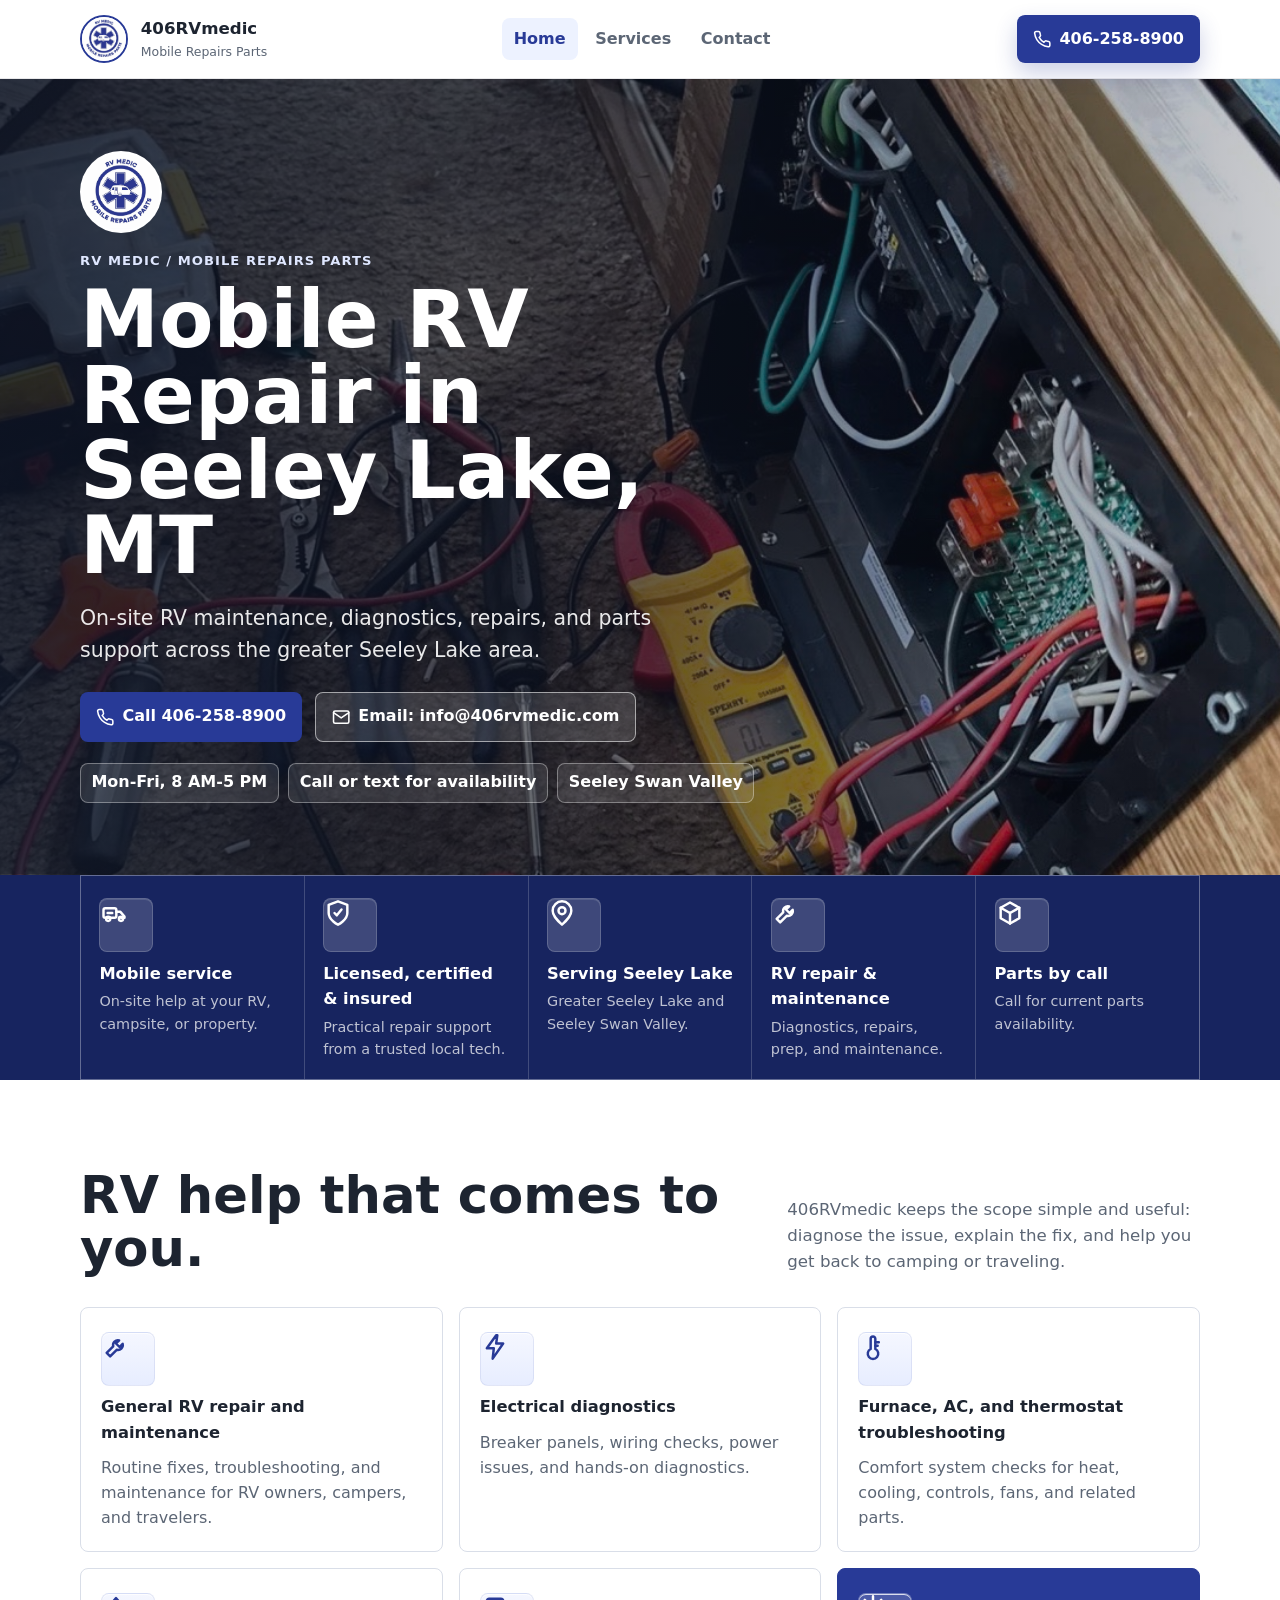
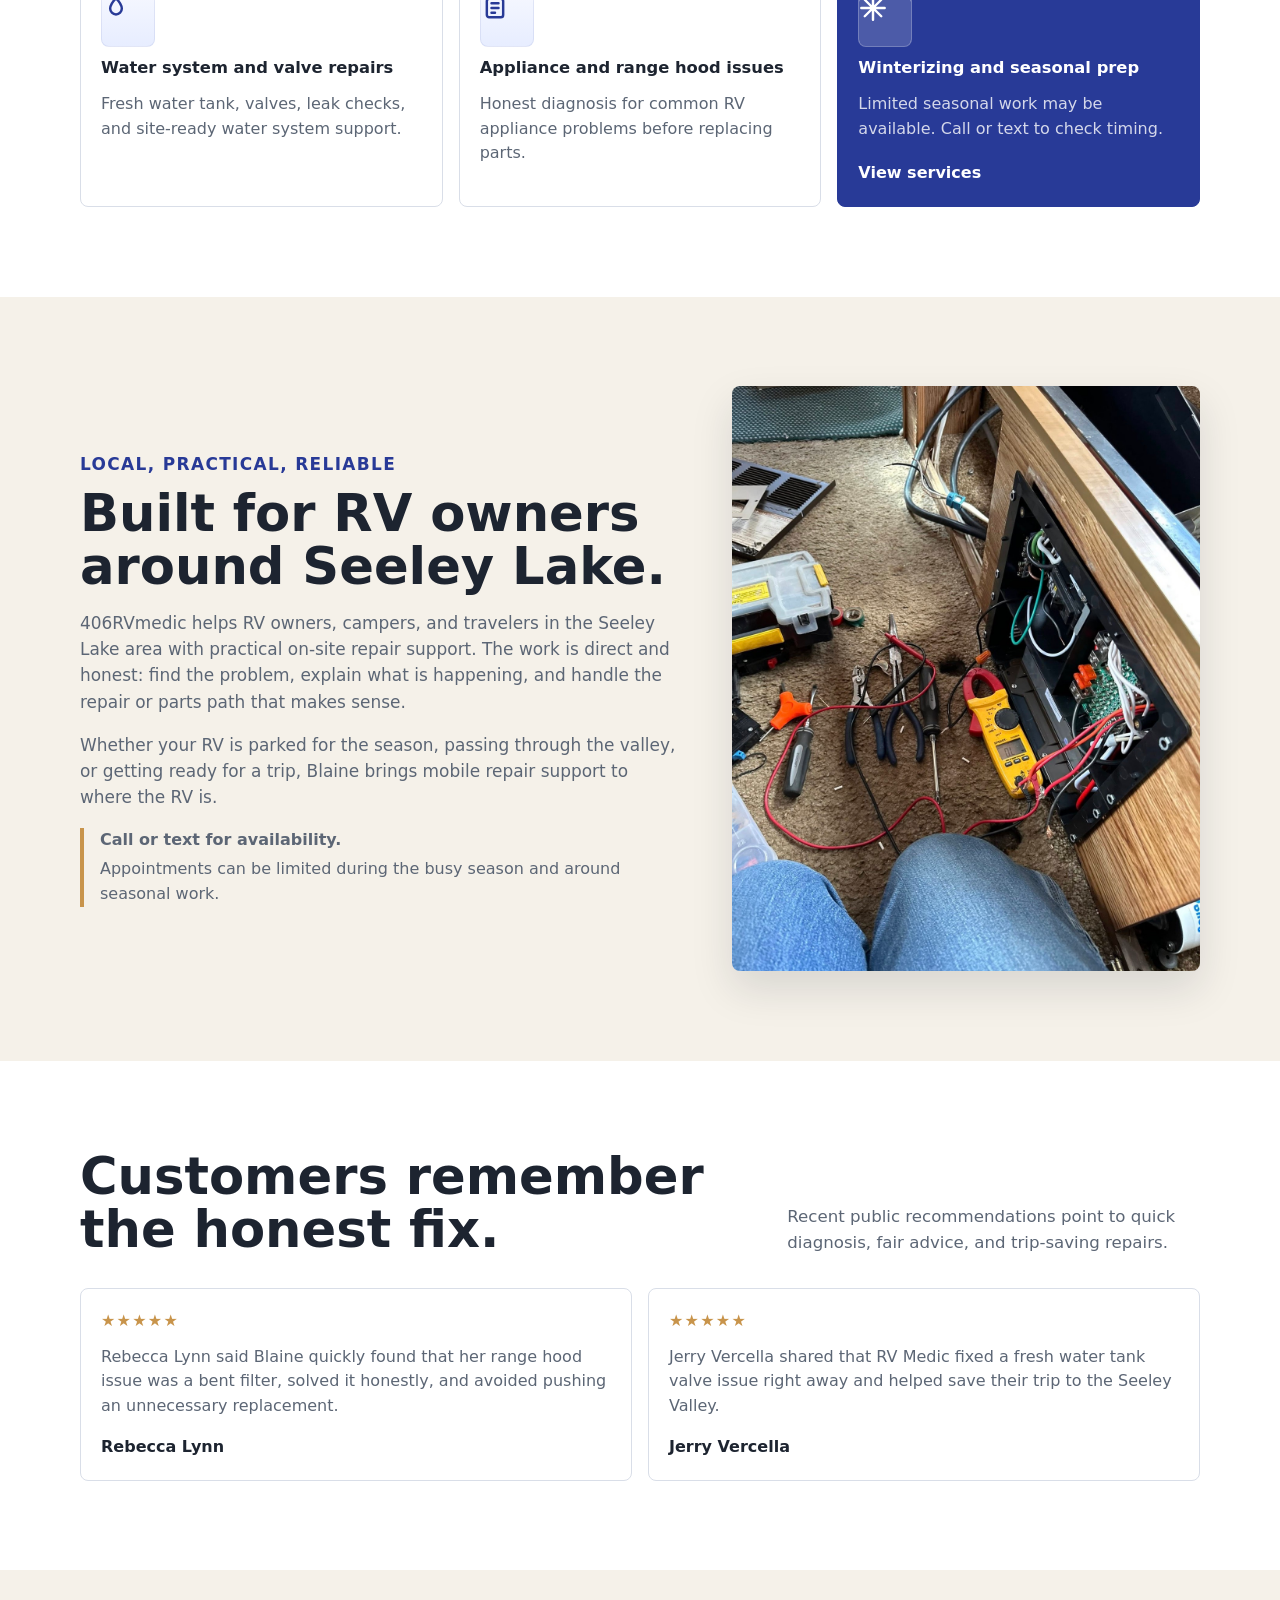
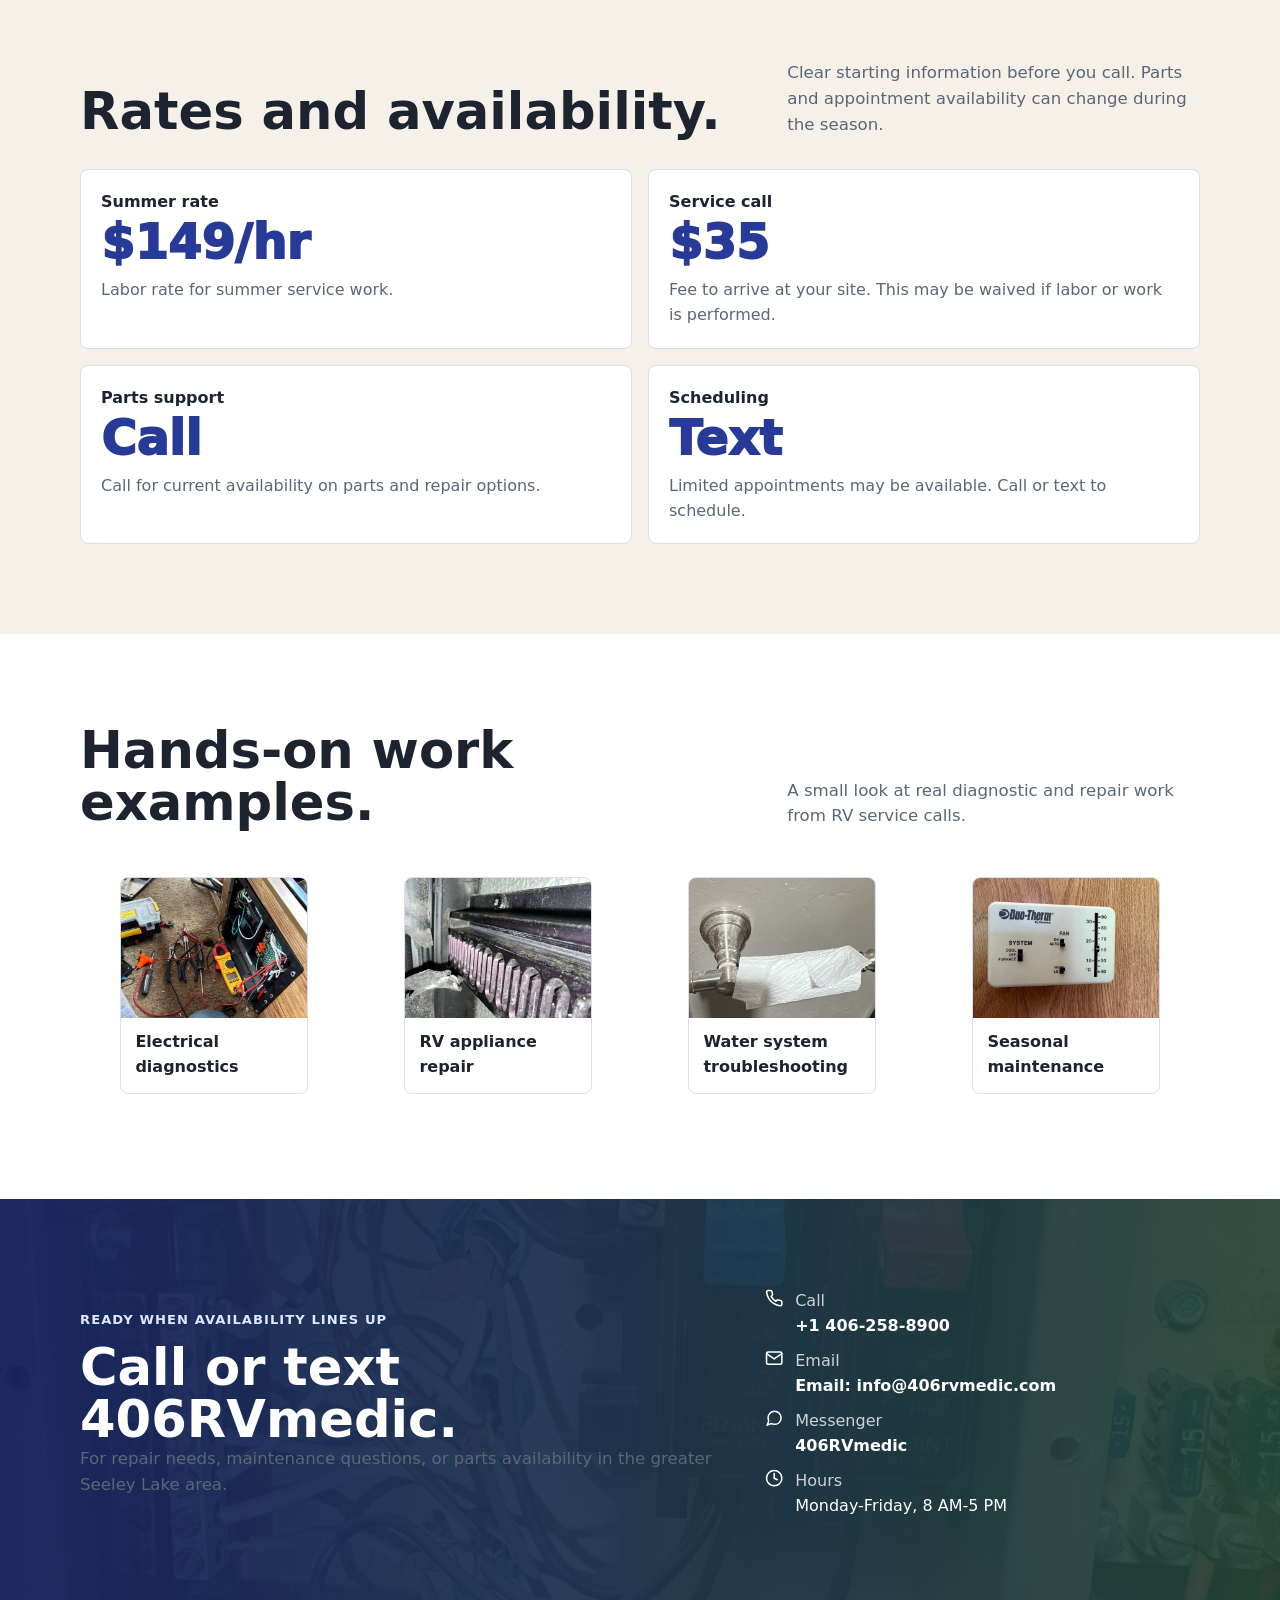
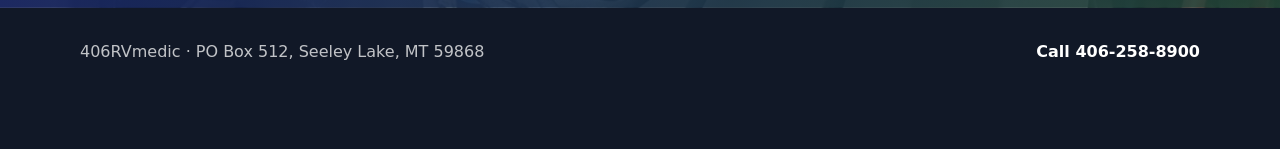
==== commit 7d12218e: "Add files via upload" ====
--- a/index.html
+++ b/index.html
@@ -9,7 +9,7 @@
     <meta property="og:description" content="On-site RV maintenance, diagnostics, repairs, and parts support across the greater Seeley Lake area.">
     <meta property="og:image" content="assets/images/logo-rv-medic.jpg">
     <link rel="icon" href="assets/images/logo-rv-medic.jpg">
-    <link rel="stylesheet" href="assets/styles.css?v=20260520-hero-fix">
+    <link rel="stylesheet" href="assets/styles.css?v=20260520-hero-balance">
     <script type="application/ld+json">
       {
         "@context": "https://schema.org",
@@ -60,24 +60,28 @@
       <section class="hero home-hero">
         <div class="wrap">
           <div class="hero-content">
-            <img class="hero-logo" src="assets/images/logo-rv-medic.jpg" alt="RV Medic / Mobile Repairs Parts">
-            <p class="eyebrow">RV Medic / Mobile Repairs Parts</p>
-            <h1>Mobile RV Repair in Seeley Lake, MT</h1>
-            <p class="hero-copy">On-site RV maintenance, diagnostics, repairs, and parts support across the greater Seeley Lake area.</p>
-            <div class="hero-actions">
-              <a class="btn primary" href="tel:+14062588900">
-                <svg class="icon" viewBox="0 0 24 24" aria-hidden="true"><path d="M22 16.92v3a2 2 0 0 1-2.18 2 19.8 19.8 0 0 1-8.63-3.07 19.5 19.5 0 0 1-6-6A19.8 19.8 0 0 1 2.12 4.18 2 2 0 0 1 4.11 2h3a2 2 0 0 1 2 1.72c.12.9.32 1.77.6 2.61a2 2 0 0 1-.45 2.11L8 9.7a16 16 0 0 0 6.3 6.3l1.26-1.26a2 2 0 0 1 2.11-.45c.84.28 1.71.48 2.61.6A2 2 0 0 1 22 16.92Z" fill="none" stroke="currentColor" stroke-width="2" stroke-linecap="round" stroke-linejoin="round"/></svg>
-                Call 406-258-8900
-              </a>
-              <a class="btn secondary" href="mailto:info@406rvmedic.com">
-                <svg class="icon" viewBox="0 0 24 24" aria-hidden="true"><path d="M4 4h16a2 2 0 0 1 2 2v12a2 2 0 0 1-2 2H4a2 2 0 0 1-2-2V6a2 2 0 0 1 2-2Z" fill="none" stroke="currentColor" stroke-width="2"/><path d="m22 6-10 7L2 6" fill="none" stroke="currentColor" stroke-width="2" stroke-linecap="round" stroke-linejoin="round"/></svg>
-                Email: info@406rvmedic.com
-              </a>
-            </div>
-            <div class="hero-meta" aria-label="Key business details">
-              <span>Mon-Fri, 8 AM-5 PM</span>
-              <span>Call or text for availability</span>
-              <span>Seeley Swan Valley</span>
+            <div class="hero-heading">
+              <img class="hero-logo" src="assets/images/logo-rv-medic.jpg" alt="RV Medic / Mobile Repairs Parts">
+              <p class="eyebrow">RV Medic / Mobile Repairs Parts</p>
+              <h1>Mobile RV Repair in Seeley Lake, MT</h1>
+            </div>
+            <div class="hero-panel">
+              <p class="hero-copy">On-site RV maintenance, diagnostics, repairs, and parts support across the greater Seeley Lake area.</p>
+              <div class="hero-actions">
+                <a class="btn primary" href="tel:+14062588900">
+                  <svg class="icon" viewBox="0 0 24 24" aria-hidden="true"><path d="M22 16.92v3a2 2 0 0 1-2.18 2 19.8 19.8 0 0 1-8.63-3.07 19.5 19.5 0 0 1-6-6A19.8 19.8 0 0 1 2.12 4.18 2 2 0 0 1 4.11 2h3a2 2 0 0 1 2 1.72c.12.9.32 1.77.6 2.61a2 2 0 0 1-.45 2.11L8 9.7a16 16 0 0 0 6.3 6.3l1.26-1.26a2 2 0 0 1 2.11-.45c.84.28 1.71.48 2.61.6A2 2 0 0 1 22 16.92Z" fill="none" stroke="currentColor" stroke-width="2" stroke-linecap="round" stroke-linejoin="round"/></svg>
+                  Call 406-258-8900
+                </a>
+                <a class="btn secondary" href="mailto:info@406rvmedic.com">
+                  <svg class="icon" viewBox="0 0 24 24" aria-hidden="true"><path d="M4 4h16a2 2 0 0 1 2 2v12a2 2 0 0 1-2 2H4a2 2 0 0 1-2-2V6a2 2 0 0 1 2-2Z" fill="none" stroke="currentColor" stroke-width="2"/><path d="m22 6-10 7L2 6" fill="none" stroke="currentColor" stroke-width="2" stroke-linecap="round" stroke-linejoin="round"/></svg>
+                  Email: info@406rvmedic.com
+                </a>
+              </div>
+              <div class="hero-meta" aria-label="Key business details">
+                <span>Mon-Fri, 8 AM-5 PM</span>
+                <span>Call or text for availability</span>
+                <span>Seeley Swan Valley</span>
+              </div>
             </div>
           </div>
         </div>
--- a/assets/styles.css
+++ b/assets/styles.css
@@ -192,7 +192,7 @@
   background-position: 62% center;
   background-image:
     linear-gradient(90deg, rgba(14, 21, 38, 0.88) 0%, rgba(14, 21, 38, 0.7) 42%, rgba(14, 21, 38, 0.22) 100%),
-    url("images/hero-rv-service-wide.jpg");
+    url("images/hero-home-rv-repair-20260520.jpg");
 }
 
 .services-hero {
@@ -207,7 +207,7 @@
   background-position: center 50%;
   background-image:
     linear-gradient(90deg, rgba(14, 21, 38, 0.9) 0%, rgba(14, 21, 38, 0.68) 48%, rgba(14, 21, 38, 0.22) 100%),
-    url("images/hero-rv-electrical-wide.jpg");
+    url("images/hero-contact-rv-electrical-20260520.jpg");
 }
 
 .hero-content {
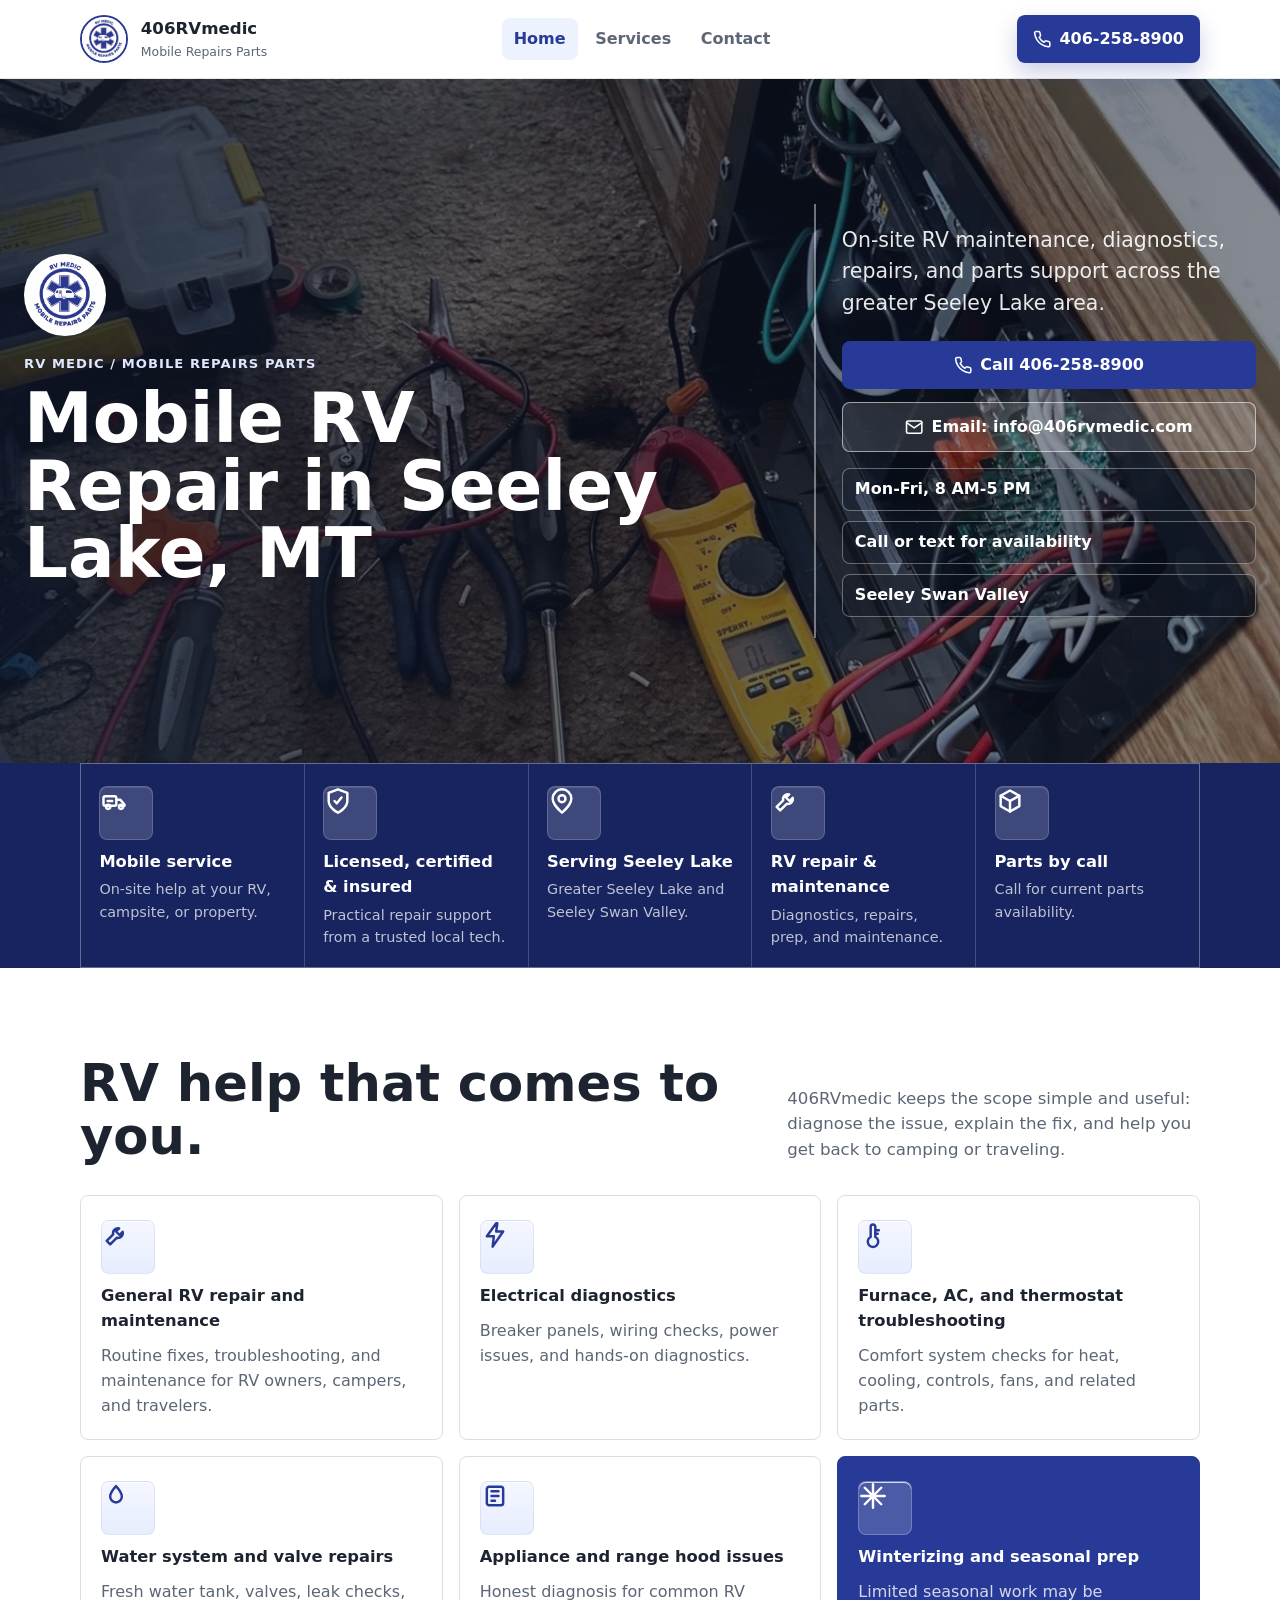
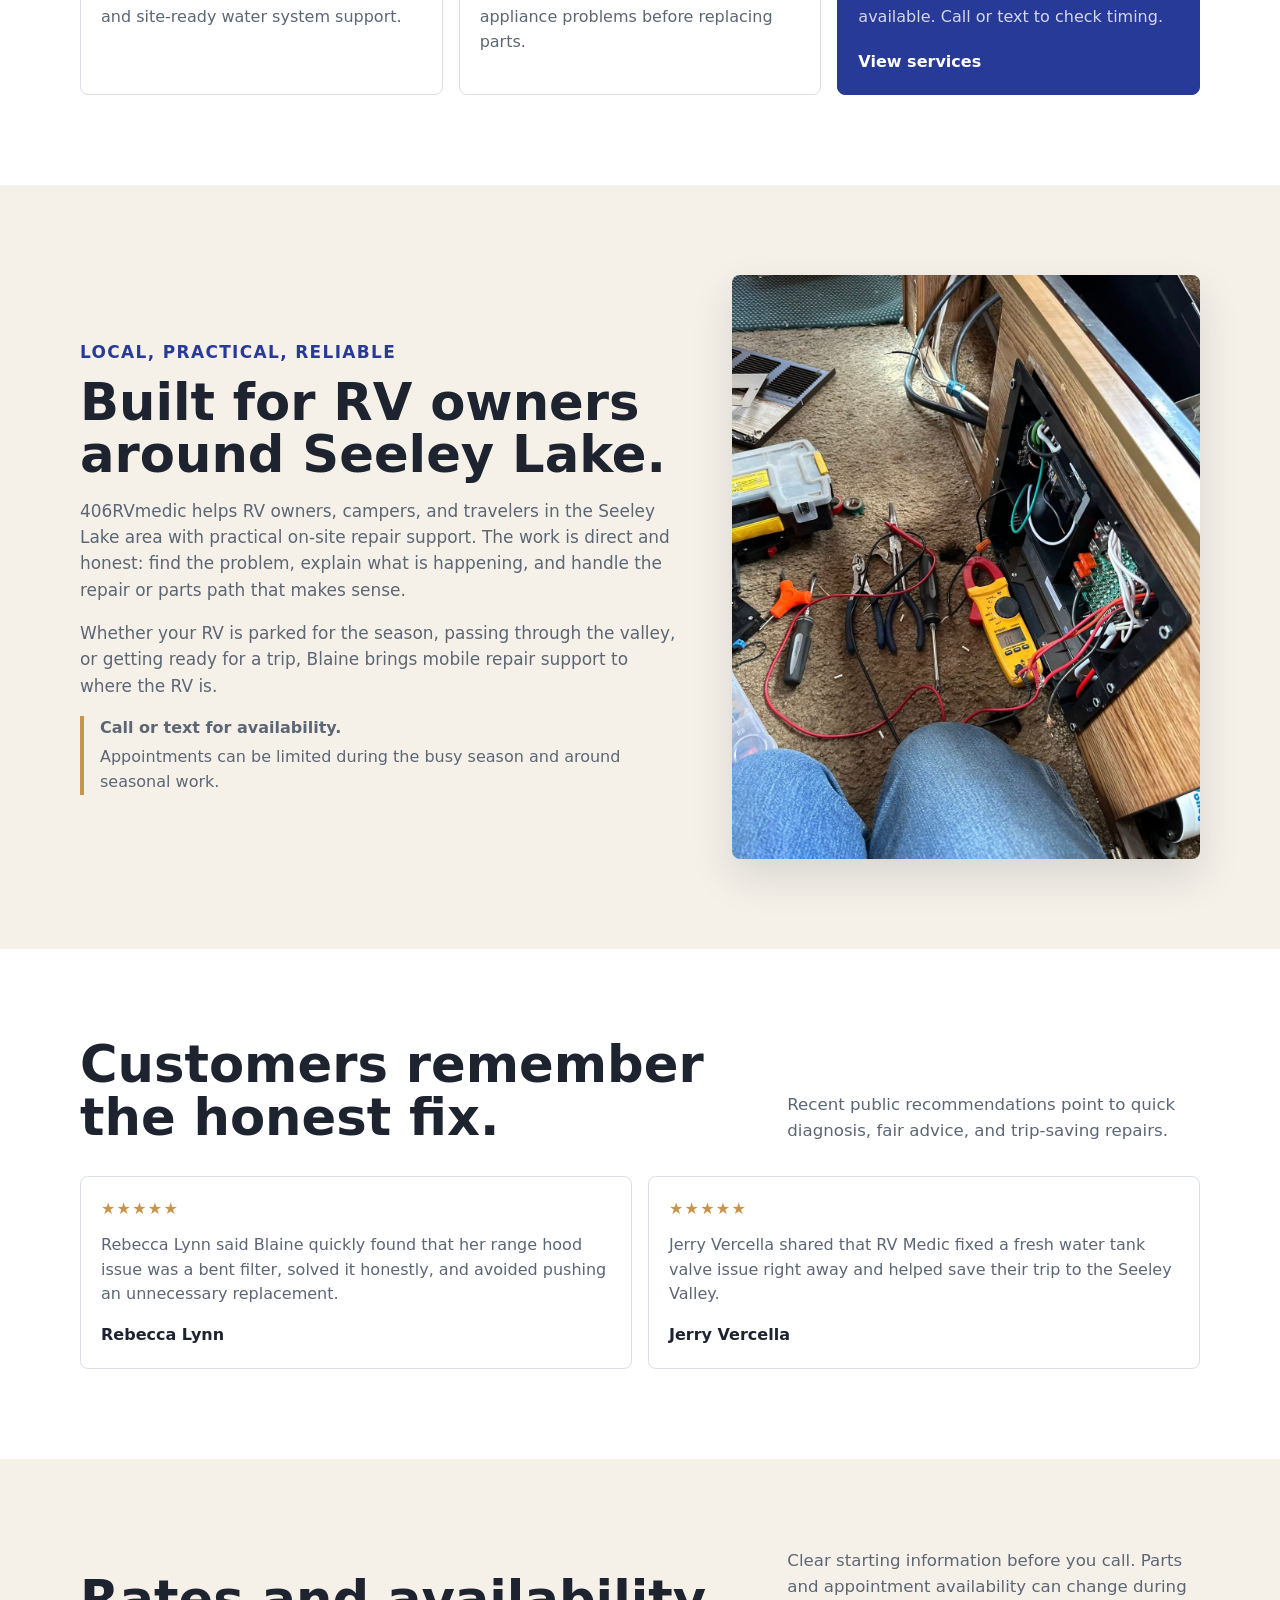
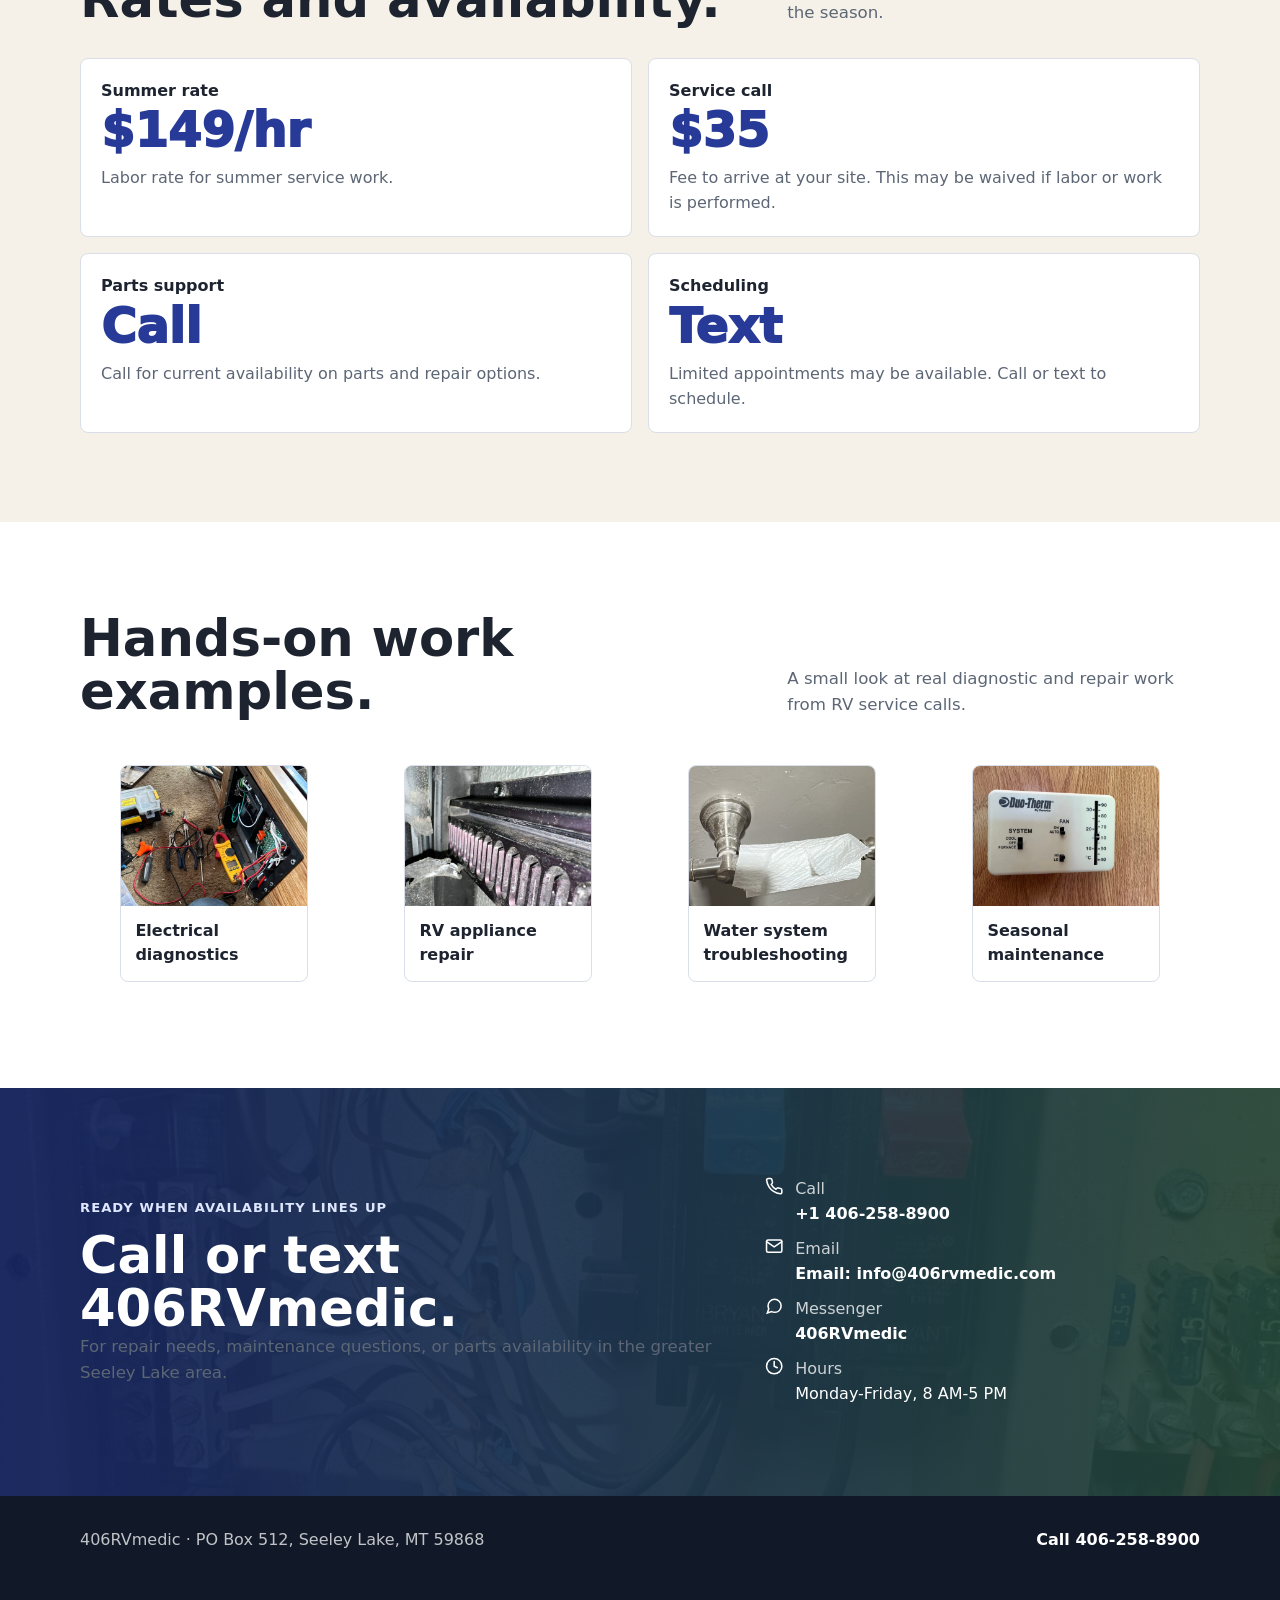
==== commit 6b8a3e10: "Add files via upload" ====
--- a/index.html
+++ b/index.html
@@ -9,7 +9,7 @@
     <meta property="og:description" content="On-site RV maintenance, diagnostics, repairs, and parts support across the greater Seeley Lake area.">
     <meta property="og:image" content="assets/images/logo-rv-medic.jpg">
     <link rel="icon" href="assets/images/logo-rv-medic.jpg">
-    <link rel="stylesheet" href="assets/styles.css?v=20260520-hero-balance">
+    <link rel="stylesheet" href="assets/styles.css?v=20260520-right-panel">
     <script type="application/ld+json">
       {
         "@context": "https://schema.org",
--- a/assets/styles.css
+++ b/assets/styles.css
@@ -188,10 +188,14 @@
   background-size: cover;
 }
 
+.hero .wrap {
+  width: min(1340px, calc(100% - 48px));
+}
+
 .home-hero {
   background-position: 62% center;
   background-image:
-    linear-gradient(90deg, rgba(14, 21, 38, 0.88) 0%, rgba(14, 21, 38, 0.7) 42%, rgba(14, 21, 38, 0.22) 100%),
+    linear-gradient(90deg, rgba(14, 21, 38, 0.86) 0%, rgba(14, 21, 38, 0.64) 42%, rgba(14, 21, 38, 0.5) 100%),
     url("images/hero-home-rv-repair-20260520.jpg");
 }
 
@@ -211,8 +215,23 @@
 }
 
 .hero-content {
-  width: min(680px, 100%);
+  width: 100%;
+  display: grid;
+  grid-template-columns: minmax(360px, 0.92fr) minmax(330px, 0.58fr);
+  gap: clamp(2.25rem, 7vw, 6.5rem);
+  align-items: center;
   padding: 4.5rem 0;
+}
+
+.hero-heading {
+  max-width: 660px;
+}
+
+.hero-panel {
+  width: min(100%, 500px);
+  justify-self: end;
+  padding: 1.3rem 0 1.3rem 1.6rem;
+  border-left: 2px solid rgba(255, 255, 255, 0.42);
 }
 
 .hero-logo {
@@ -242,10 +261,10 @@
 }
 
 h1 {
-  max-width: 760px;
+  max-width: 650px;
   margin: 0;
-  font-size: clamp(2.55rem, 6.2vw, 5.55rem);
-  line-height: 0.95;
+  font-size: clamp(2.65rem, 5.4vw, 5.15rem);
+  line-height: 0.98;
   letter-spacing: 0;
 }
 
@@ -254,8 +273,8 @@
 }
 
 .hero-copy {
-  max-width: 610px;
-  margin: 1.2rem 0 0;
+  max-width: 470px;
+  margin: 0;
   color: rgba(255, 255, 255, 0.9);
   font-size: clamp(1.05rem, 2vw, 1.28rem);
 }
@@ -264,23 +283,27 @@
   display: flex;
   flex-wrap: wrap;
   gap: 0.8rem;
-  margin-top: 1.6rem;
+  margin-top: 1.35rem;
+}
+
+.hero-actions .btn {
+  flex: 1 1 210px;
 }
 
 .hero-meta {
-  display: flex;
-  flex-wrap: wrap;
+  display: grid;
+  grid-template-columns: 1fr;
   gap: 0.6rem;
-  margin-top: 1.3rem;
+  margin-top: 1rem;
   color: #fff;
   font-weight: 800;
 }
 
 .hero-meta span {
-  padding: 0.42rem 0.65rem;
+  padding: 0.52rem 0.75rem;
   border: 1px solid rgba(255, 255, 255, 0.35);
   border-radius: var(--radius);
-  background: rgba(255, 255, 255, 0.11);
+  background: rgba(10, 16, 31, 0.28);
 }
 
 .band {
@@ -765,11 +788,20 @@
 
   .section-heading,
   .about-grid,
+  .hero-content,
   .contact-strip-inner,
   .two-column {
     grid-template-columns: 1fr;
   }
 
+  .hero-panel {
+    justify-self: start;
+    max-width: 620px;
+    padding: 1.25rem 0 0;
+    border-left: 0;
+    border-top: 2px solid rgba(255, 255, 255, 0.38);
+  }
+
   .steps-grid {
     grid-template-columns: 1fr;
   }
@@ -777,6 +809,10 @@
 
 @media (max-width: 660px) {
   .wrap {
+    width: min(100% - 24px, 1120px);
+  }
+
+  .hero .wrap {
     width: min(100% - 24px, 1120px);
   }
 
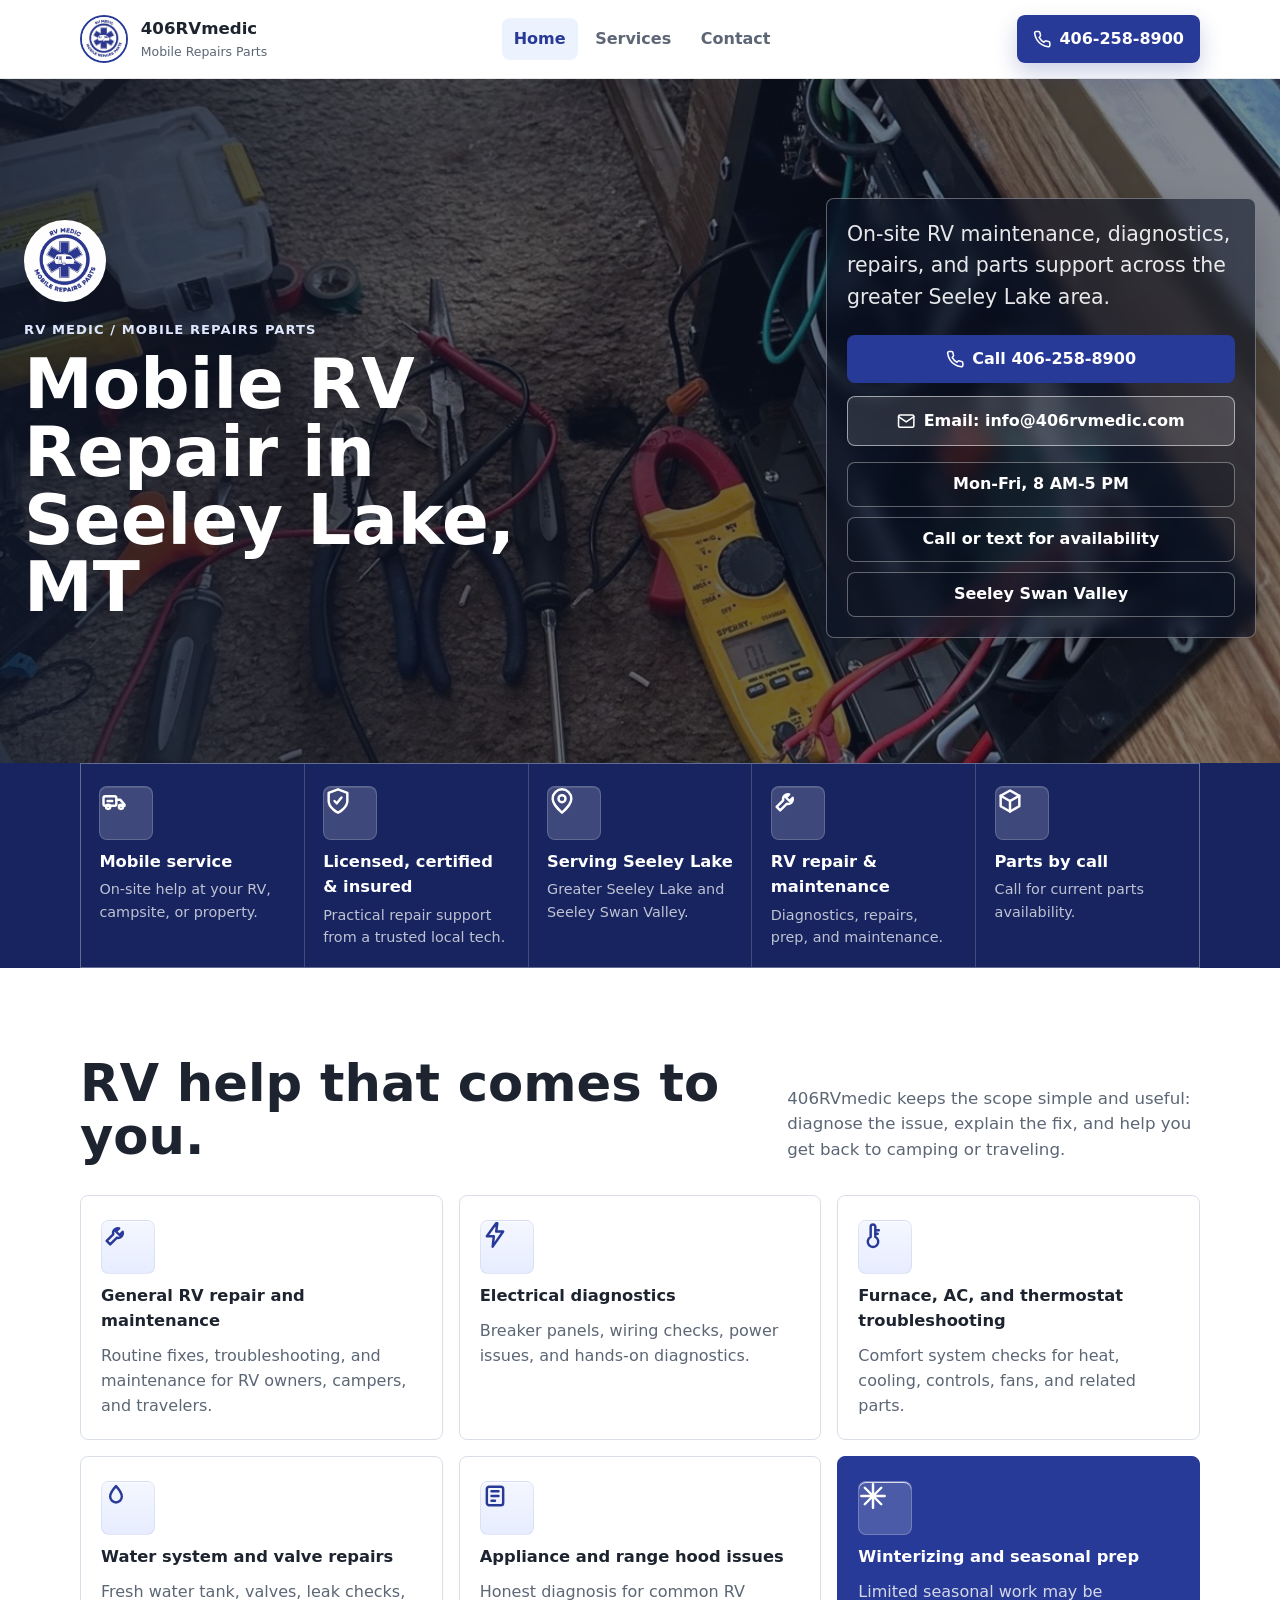
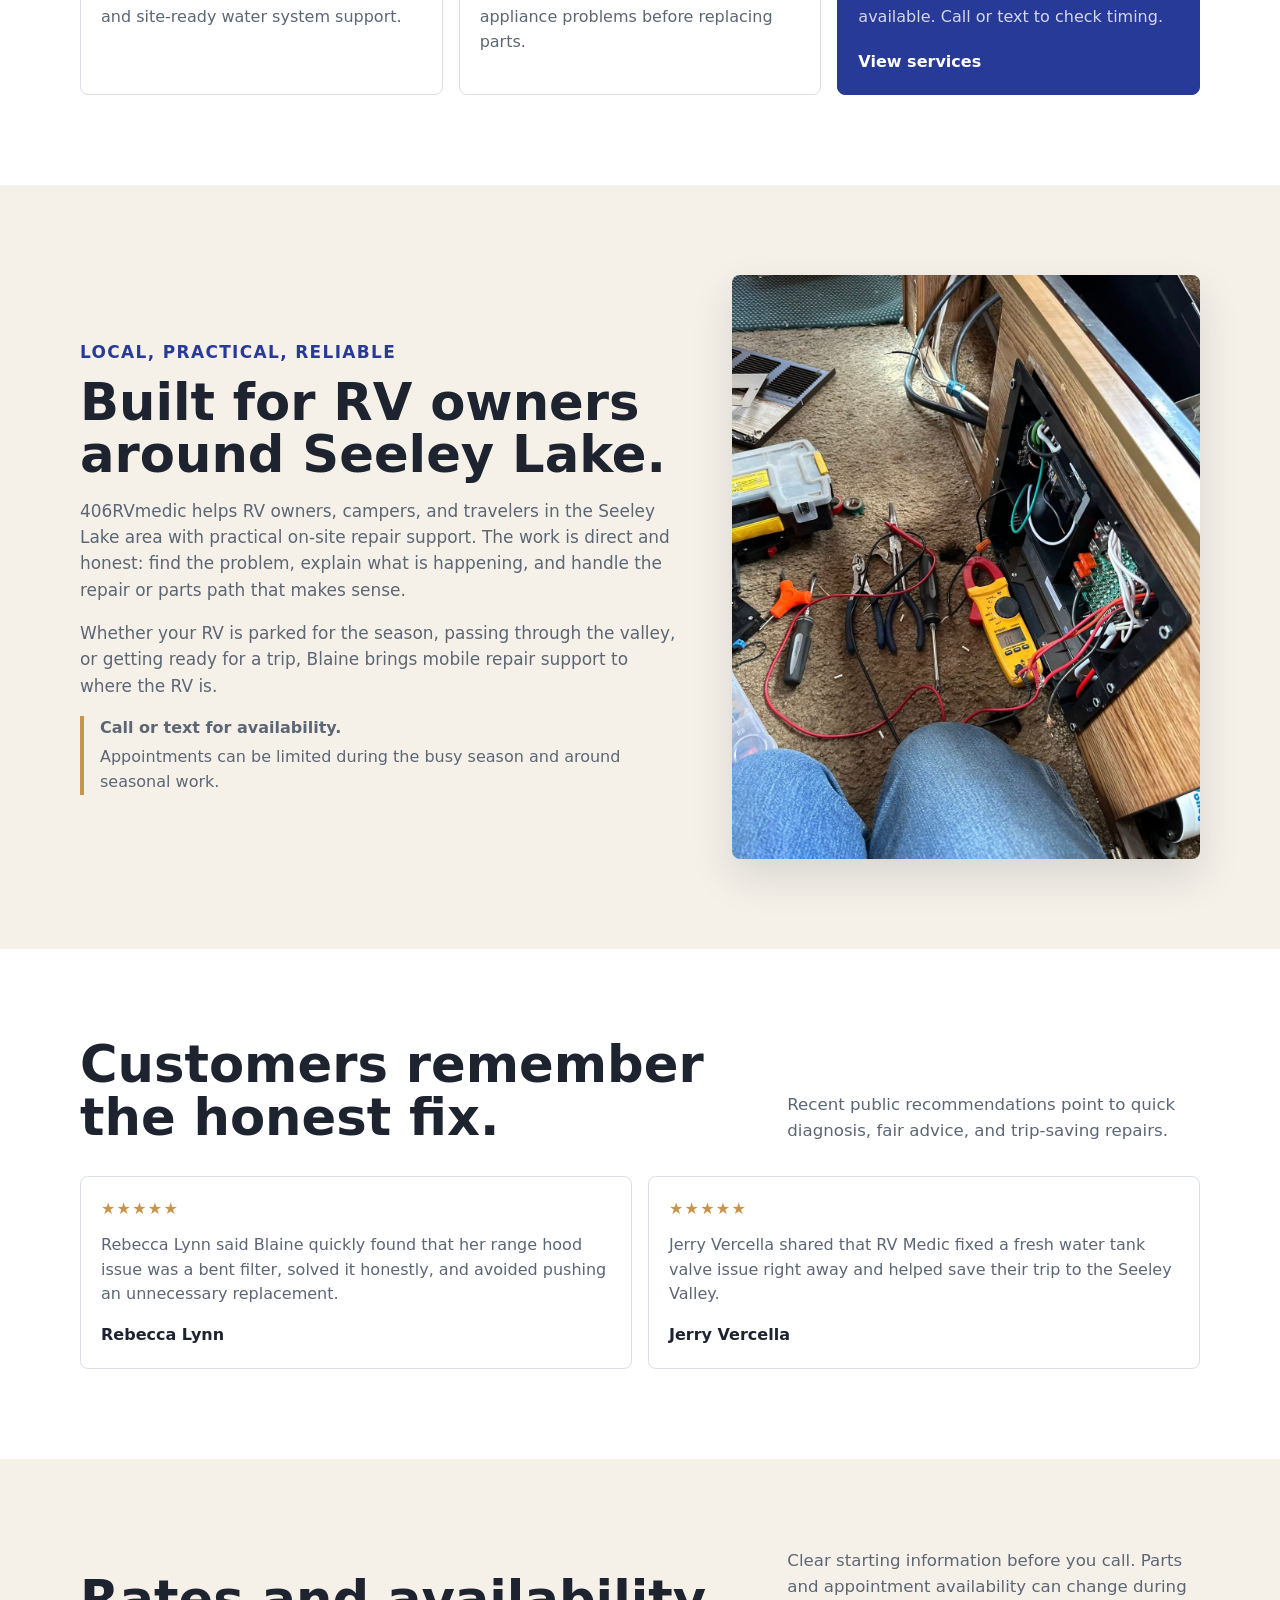
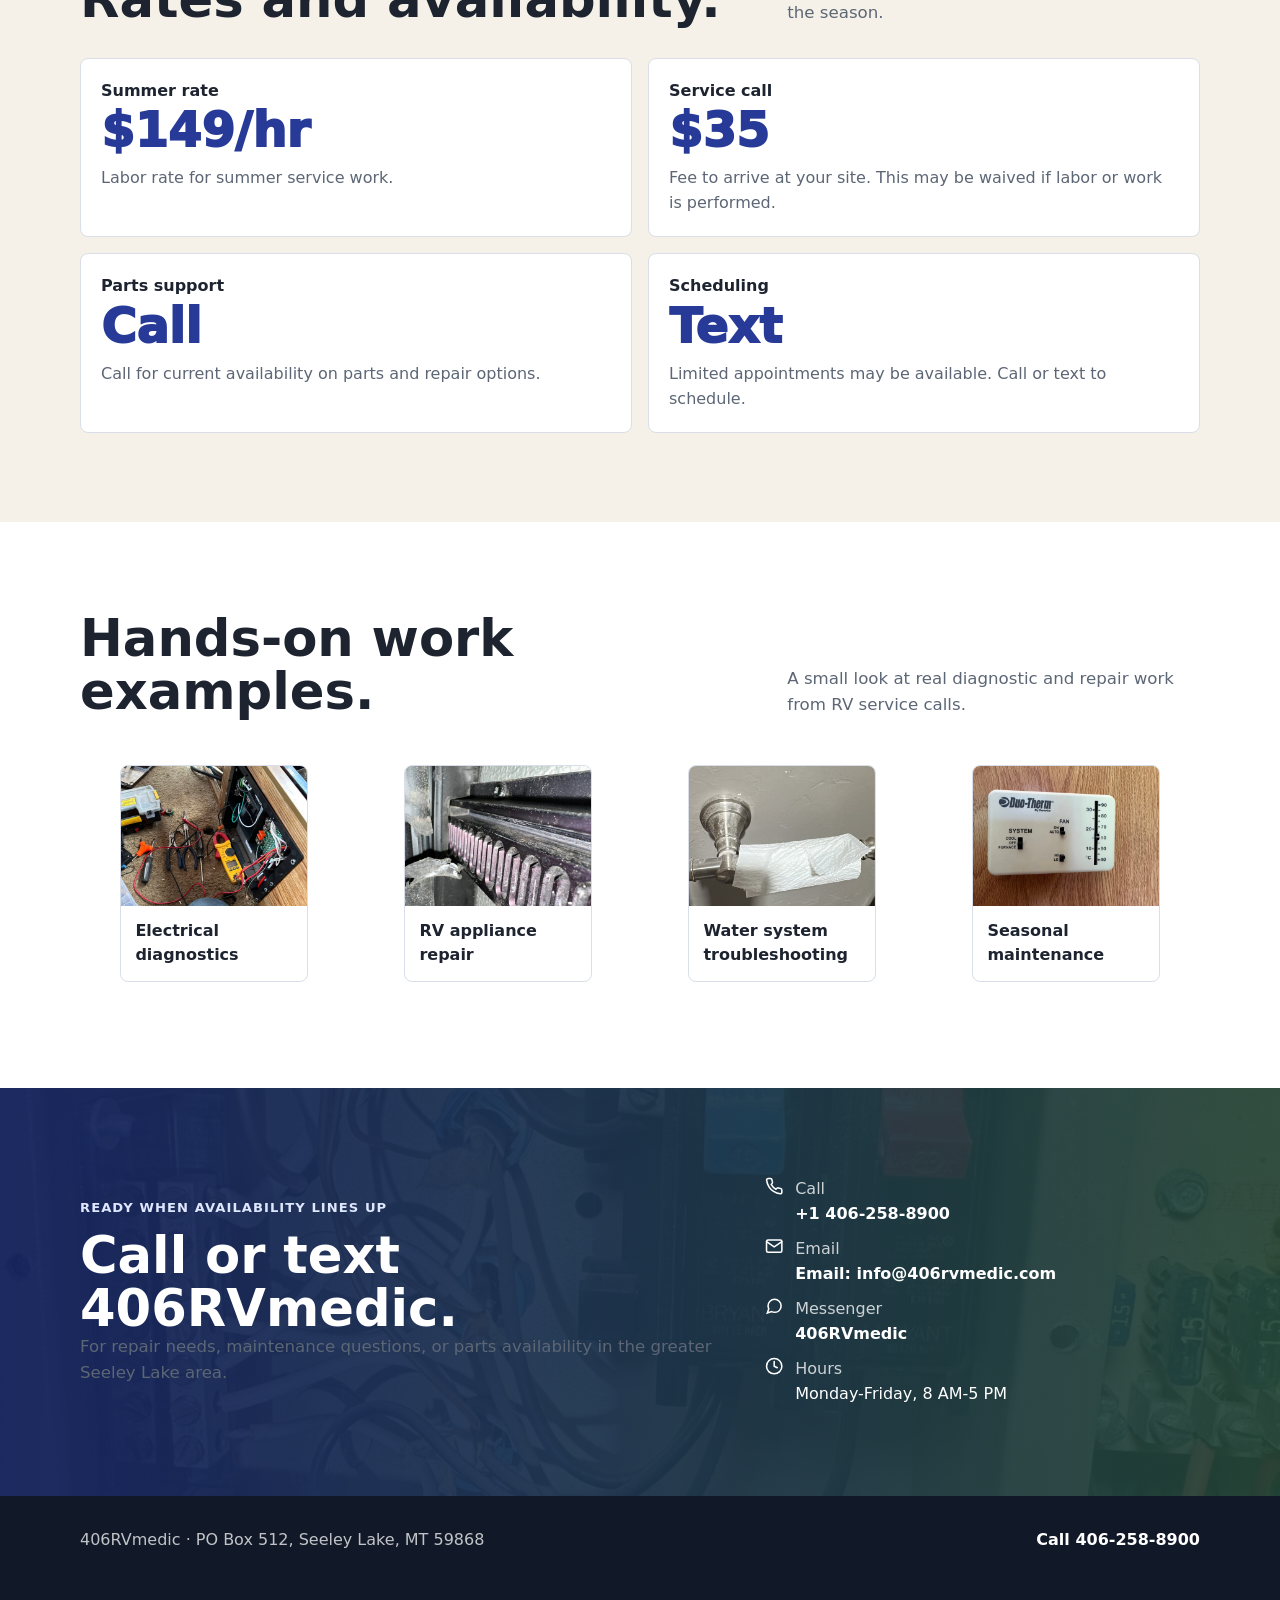
==== commit 7b32c68e: "Add files via upload" ====
--- a/index.html
+++ b/index.html
@@ -9,7 +9,7 @@
     <meta property="og:description" content="On-site RV maintenance, diagnostics, repairs, and parts support across the greater Seeley Lake area.">
     <meta property="og:image" content="assets/images/logo-rv-medic.jpg">
     <link rel="icon" href="assets/images/logo-rv-medic.jpg">
-    <link rel="stylesheet" href="assets/styles.css?v=20260520-right-panel">
+    <link rel="stylesheet" href="assets/styles.css?v=20260520-contact-photo">
     <script type="application/ld+json">
       {
         "@context": "https://schema.org",
--- a/assets/styles.css
+++ b/assets/styles.css
@@ -201,9 +201,10 @@
 
 .services-hero {
   min-height: 48vh;
+  background-position: 54% center;
   background-image:
-    linear-gradient(90deg, rgba(14, 21, 38, 0.9) 0%, rgba(14, 21, 38, 0.7) 50%, rgba(14, 21, 38, 0.24) 100%),
-    url("images/electrical-diagnostics.jpg");
+    linear-gradient(90deg, rgba(14, 21, 38, 0.9) 0%, rgba(14, 21, 38, 0.68) 48%, rgba(14, 21, 38, 0.42) 100%),
+    url("images/hero-services-breaker-panel-20260520.jpg");
 }
 
 .contact-hero {
@@ -217,21 +218,27 @@
 .hero-content {
   width: 100%;
   display: grid;
-  grid-template-columns: minmax(360px, 0.92fr) minmax(330px, 0.58fr);
-  gap: clamp(2.25rem, 7vw, 6.5rem);
+  grid-template-columns: minmax(360px, 0.86fr) minmax(340px, 0.54fr);
+  gap: clamp(2.5rem, 8vw, 7.5rem);
   align-items: center;
   padding: 4.5rem 0;
 }
 
 .hero-heading {
-  max-width: 660px;
+  max-width: 610px;
 }
 
 .hero-panel {
-  width: min(100%, 500px);
+  width: min(100%, 430px);
   justify-self: end;
-  padding: 1.3rem 0 1.3rem 1.6rem;
-  border-left: 2px solid rgba(255, 255, 255, 0.42);
+  align-self: end;
+  margin-bottom: 0.4rem;
+  padding: 1.25rem;
+  border: 1px solid rgba(255, 255, 255, 0.34);
+  border-radius: var(--radius);
+  background: rgba(9, 16, 33, 0.58);
+  box-shadow: 0 22px 52px rgba(0, 0, 0, 0.24);
+  backdrop-filter: blur(8px);
 }
 
 .hero-logo {
@@ -280,14 +287,14 @@
 }
 
 .hero-actions {
-  display: flex;
-  flex-wrap: wrap;
+  display: grid;
+  grid-template-columns: 1fr;
   gap: 0.8rem;
   margin-top: 1.35rem;
 }
 
 .hero-actions .btn {
-  flex: 1 1 210px;
+  width: 100%;
 }
 
 .hero-meta {
@@ -300,10 +307,11 @@
 }
 
 .hero-meta span {
-  padding: 0.52rem 0.75rem;
+  padding: 0.58rem 0.75rem;
   border: 1px solid rgba(255, 255, 255, 0.35);
   border-radius: var(--radius);
   background: rgba(10, 16, 31, 0.28);
+  text-align: center;
 }
 
 .band {
@@ -795,11 +803,13 @@
   }
 
   .hero-panel {
+    width: min(100%, 620px);
     justify-self: start;
+    align-self: auto;
     max-width: 620px;
-    padding: 1.25rem 0 0;
-    border-left: 0;
-    border-top: 2px solid rgba(255, 255, 255, 0.38);
+    margin-bottom: 0;
+    padding: 1rem;
+    border: 1px solid rgba(255, 255, 255, 0.3);
   }
 
   .steps-grid {
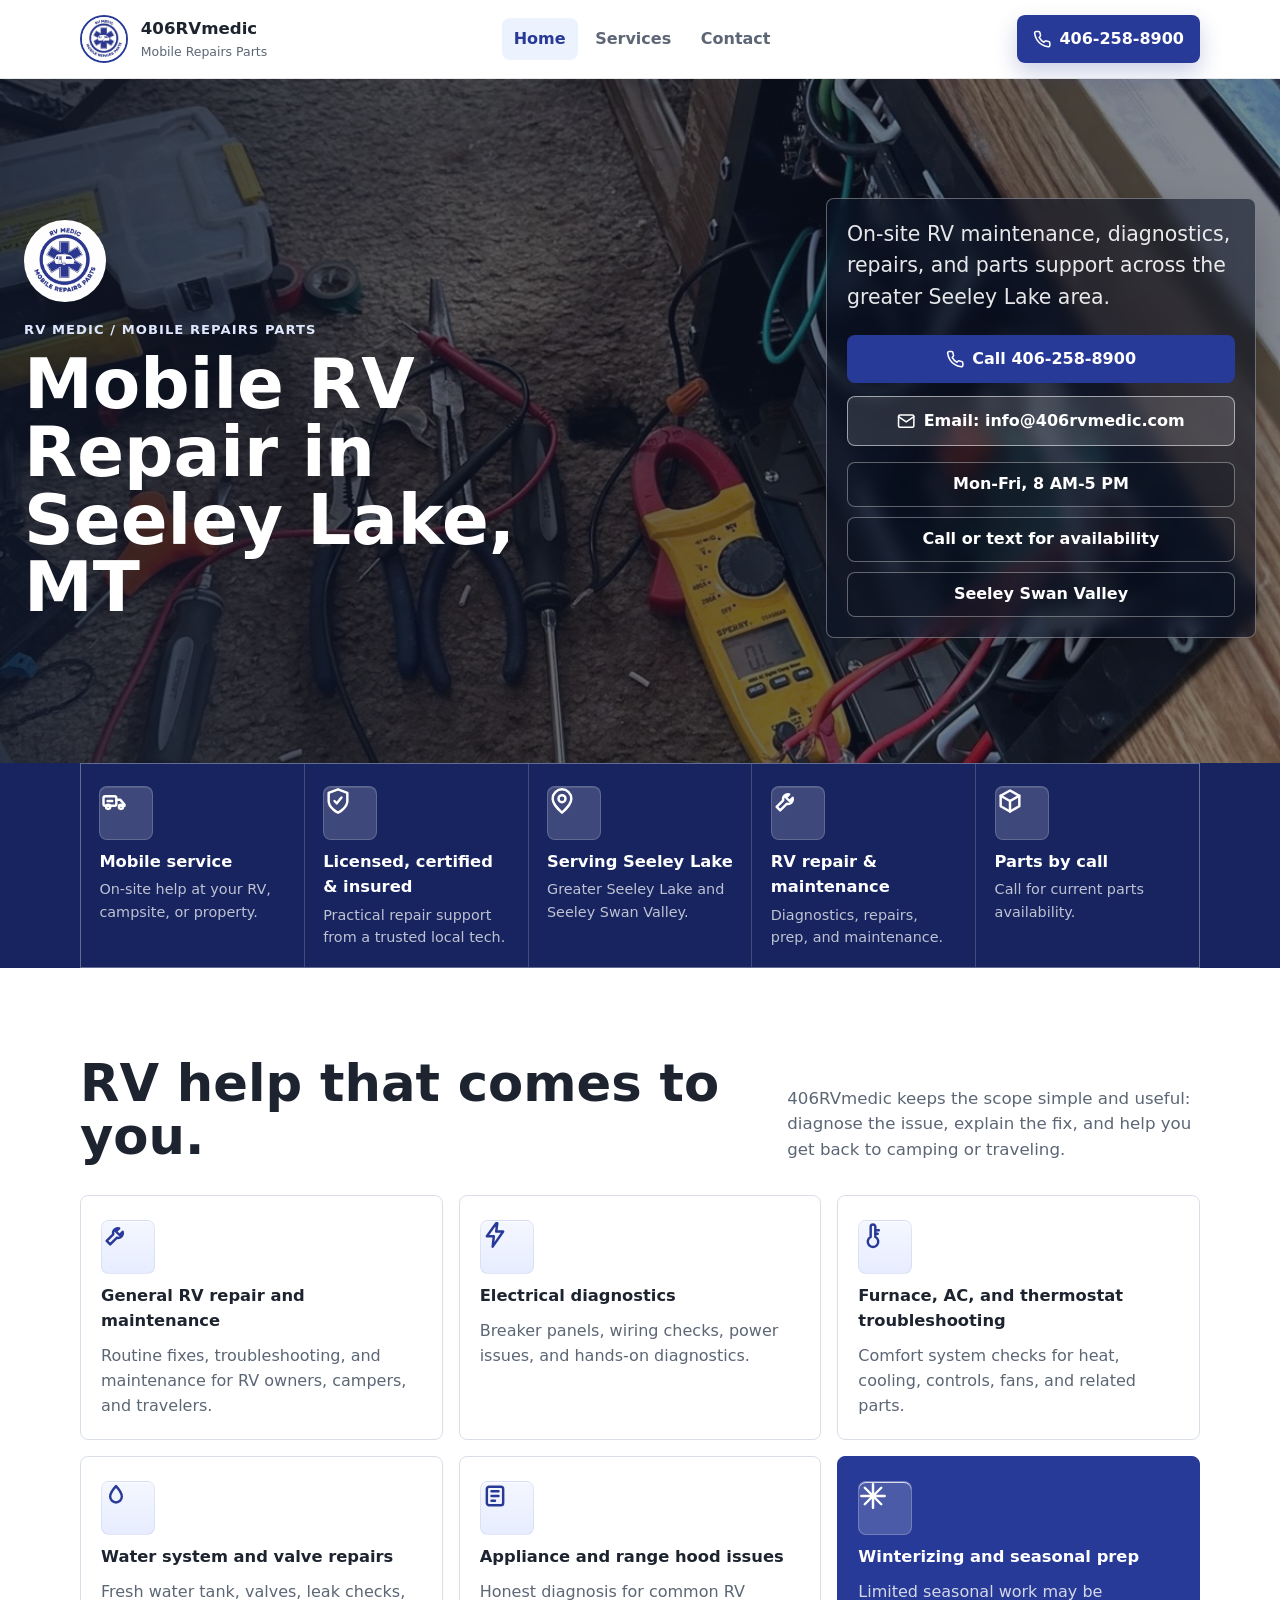
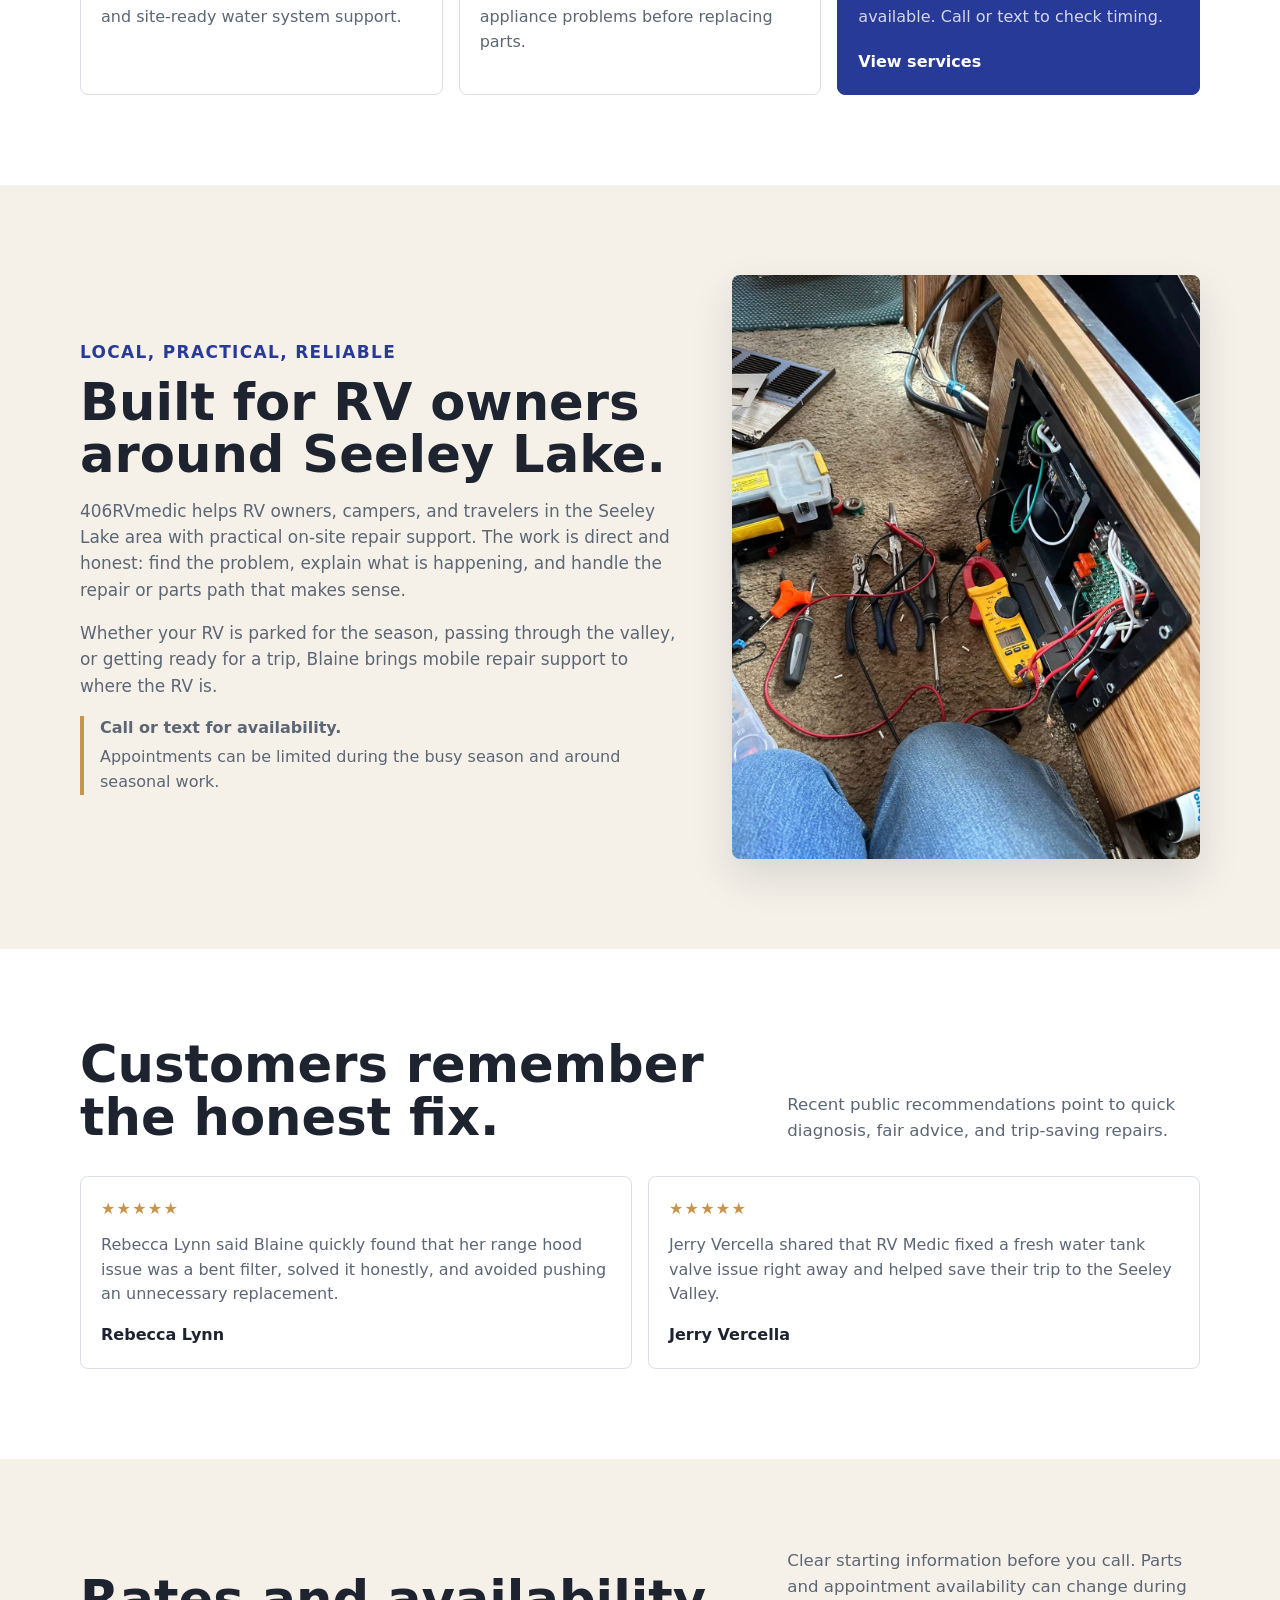
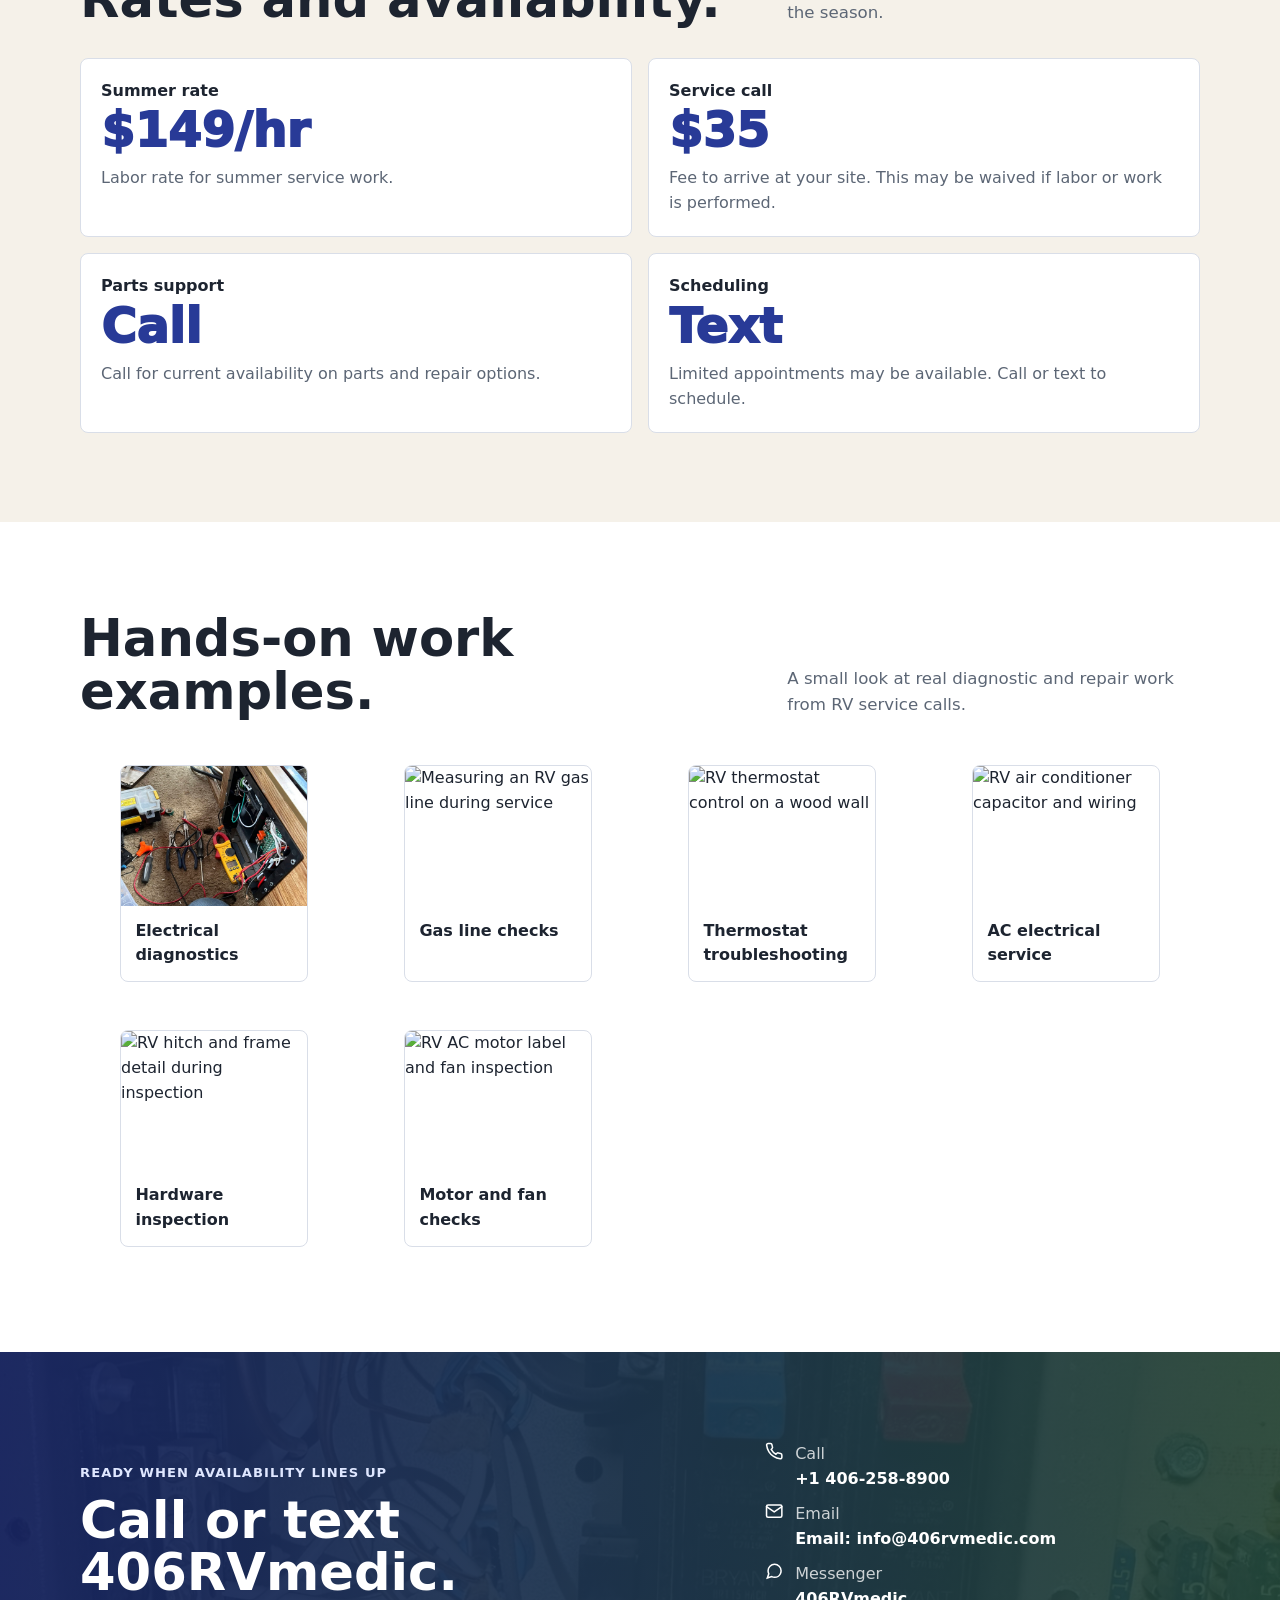
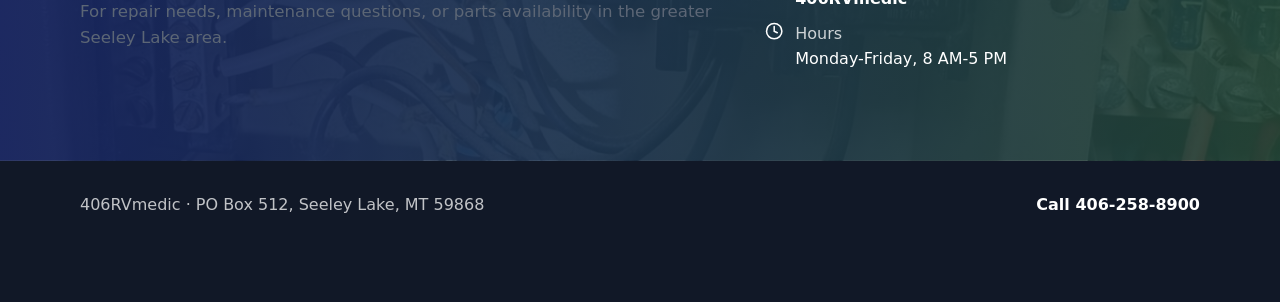
==== commit 9c438e37: "Add files via upload" ====
--- a/index.html
+++ b/index.html
@@ -9,7 +9,7 @@
     <meta property="og:description" content="On-site RV maintenance, diagnostics, repairs, and parts support across the greater Seeley Lake area.">
     <meta property="og:image" content="assets/images/logo-rv-medic.jpg">
     <link rel="icon" href="assets/images/logo-rv-medic.jpg">
-    <link rel="stylesheet" href="assets/styles.css?v=20260520-contact-photo">
+    <link rel="stylesheet" href="assets/styles.css?v=20260520-work-photos">
     <script type="application/ld+json">
       {
         "@context": "https://schema.org",
@@ -243,16 +243,24 @@
               <figcaption>Electrical diagnostics</figcaption>
             </figure>
             <figure class="photo-card">
-              <img src="assets/images/appliance-repair-detail.jpg" alt="Close-up of an RV appliance repair detail">
-              <figcaption>RV appliance repair</figcaption>
-            </figure>
-            <figure class="photo-card">
-              <img src="assets/images/water-system-valve.jpg" alt="RV water line and valve repair detail">
-              <figcaption>Water system troubleshooting</figcaption>
-            </figure>
-            <figure class="photo-card">
-              <img src="assets/images/rv-thermostat.jpg" alt="RV thermostat on a wood wall">
-              <figcaption>Seasonal maintenance</figcaption>
+              <img src="assets/images/gas-line-measurement.jpg" alt="Measuring an RV gas line during service">
+              <figcaption>Gas line checks</figcaption>
+            </figure>
+            <figure class="photo-card">
+              <img src="assets/images/thermostat-control.jpg" alt="RV thermostat control on a wood wall">
+              <figcaption>Thermostat troubleshooting</figcaption>
+            </figure>
+            <figure class="photo-card">
+              <img src="assets/images/ac-capacitor-wiring.jpg" alt="RV air conditioner capacitor and wiring">
+              <figcaption>AC electrical service</figcaption>
+            </figure>
+            <figure class="photo-card">
+              <img src="assets/images/rv-hitch-detail.jpg" alt="RV hitch and frame detail during inspection">
+              <figcaption>Hardware inspection</figcaption>
+            </figure>
+            <figure class="photo-card">
+              <img src="assets/images/ac-motor-inspection.jpg" alt="RV AC motor label and fan inspection">
+              <figcaption>Motor and fan checks</figcaption>
             </figure>
           </div>
         </div>
--- a/assets/styles.css
+++ b/assets/styles.css
@@ -209,10 +209,10 @@
 
 .contact-hero {
   min-height: 48vh;
-  background-position: center 50%;
+  background-position: 58% center;
   background-image:
-    linear-gradient(90deg, rgba(14, 21, 38, 0.9) 0%, rgba(14, 21, 38, 0.68) 48%, rgba(14, 21, 38, 0.22) 100%),
-    url("images/hero-contact-rv-electrical-20260520.jpg");
+    linear-gradient(90deg, rgba(14, 21, 38, 0.9) 0%, rgba(14, 21, 38, 0.68) 48%, rgba(14, 21, 38, 0.38) 100%),
+    url("images/hero-contact-tools-20260520.jpg");
 }
 
 .hero-content {
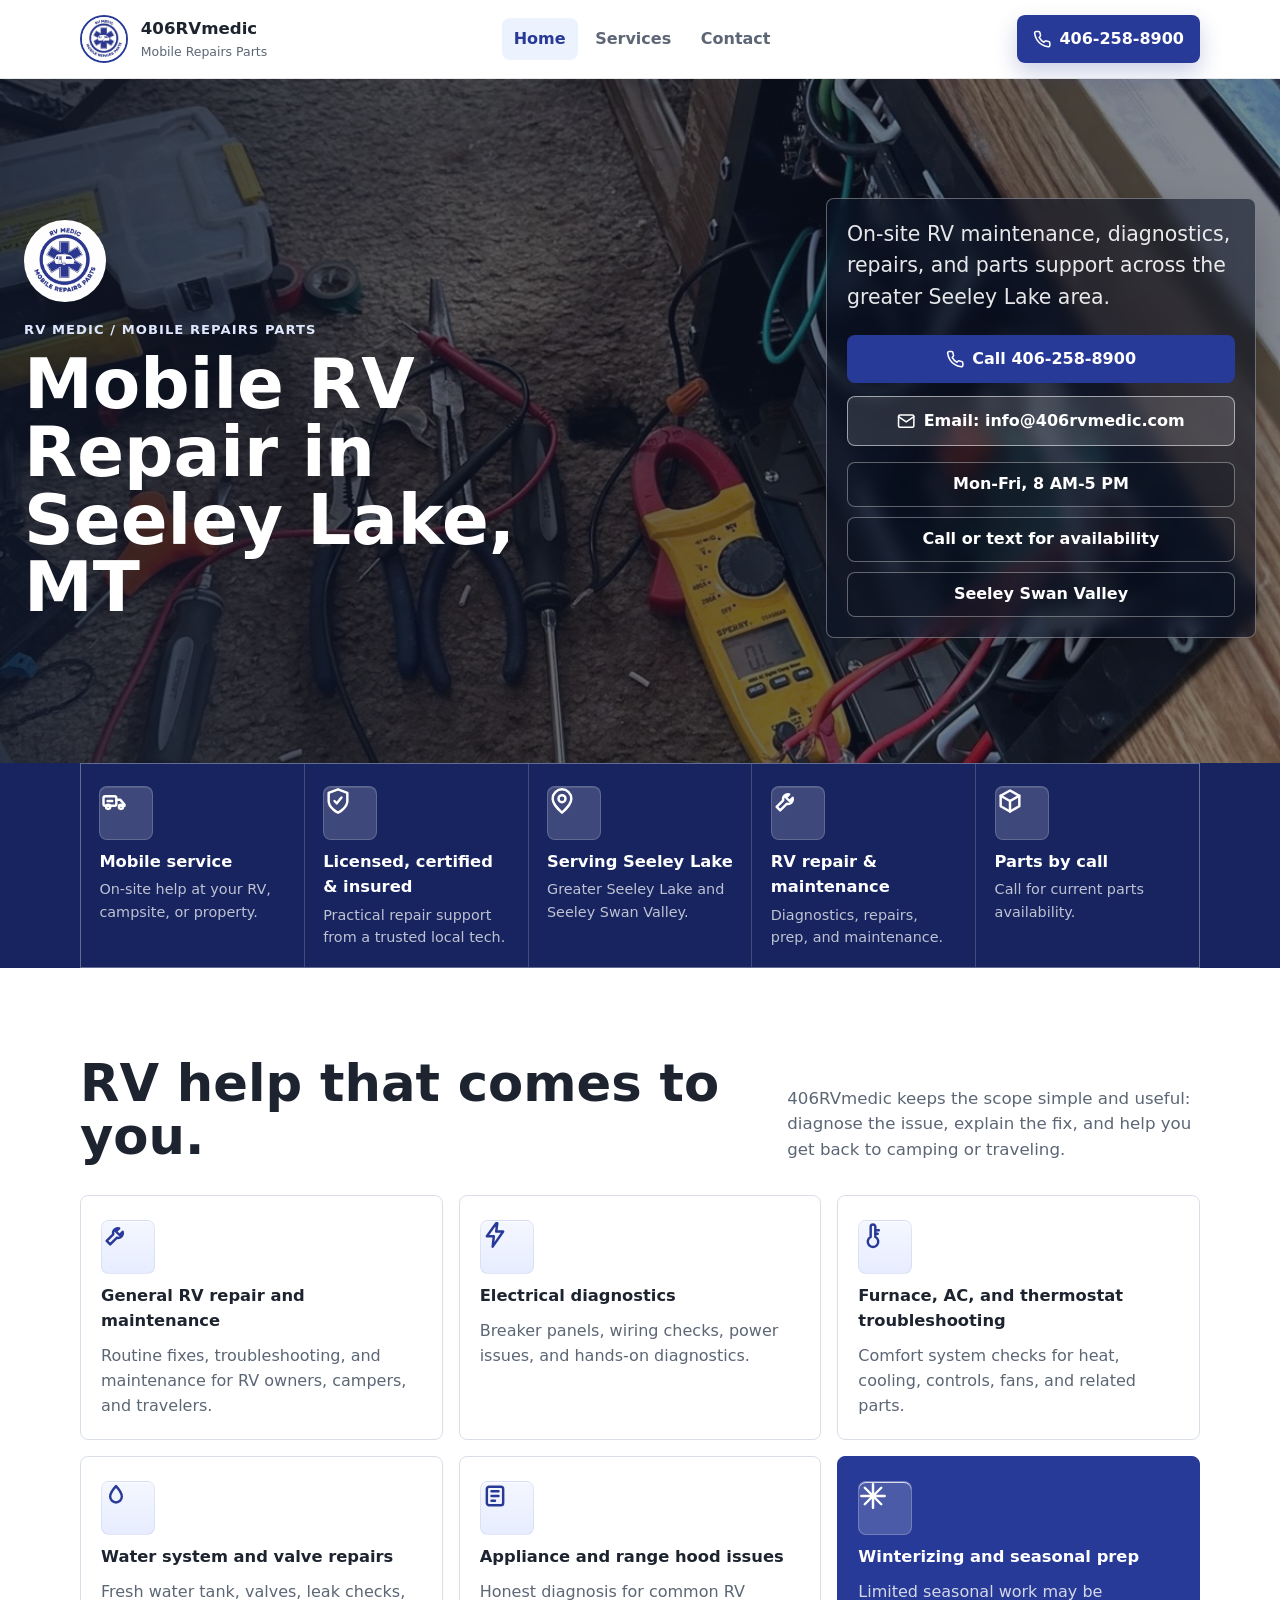
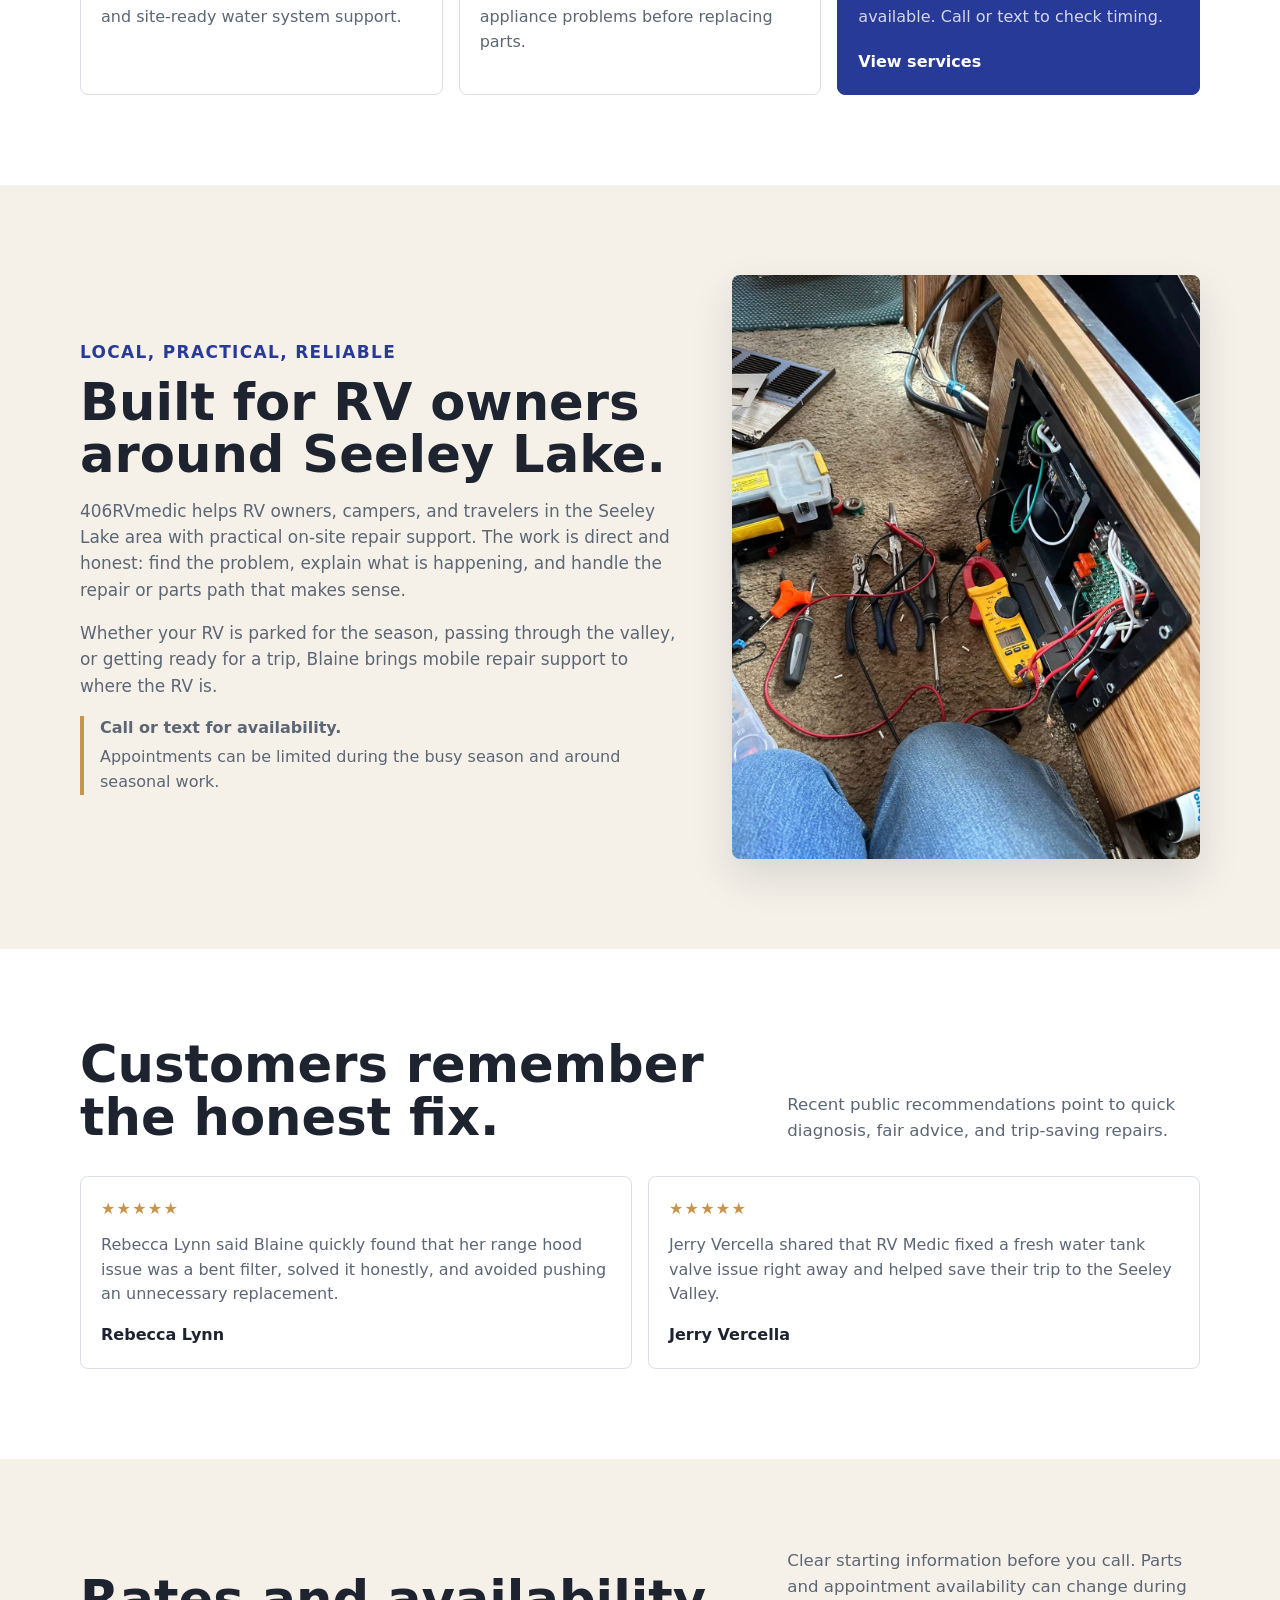
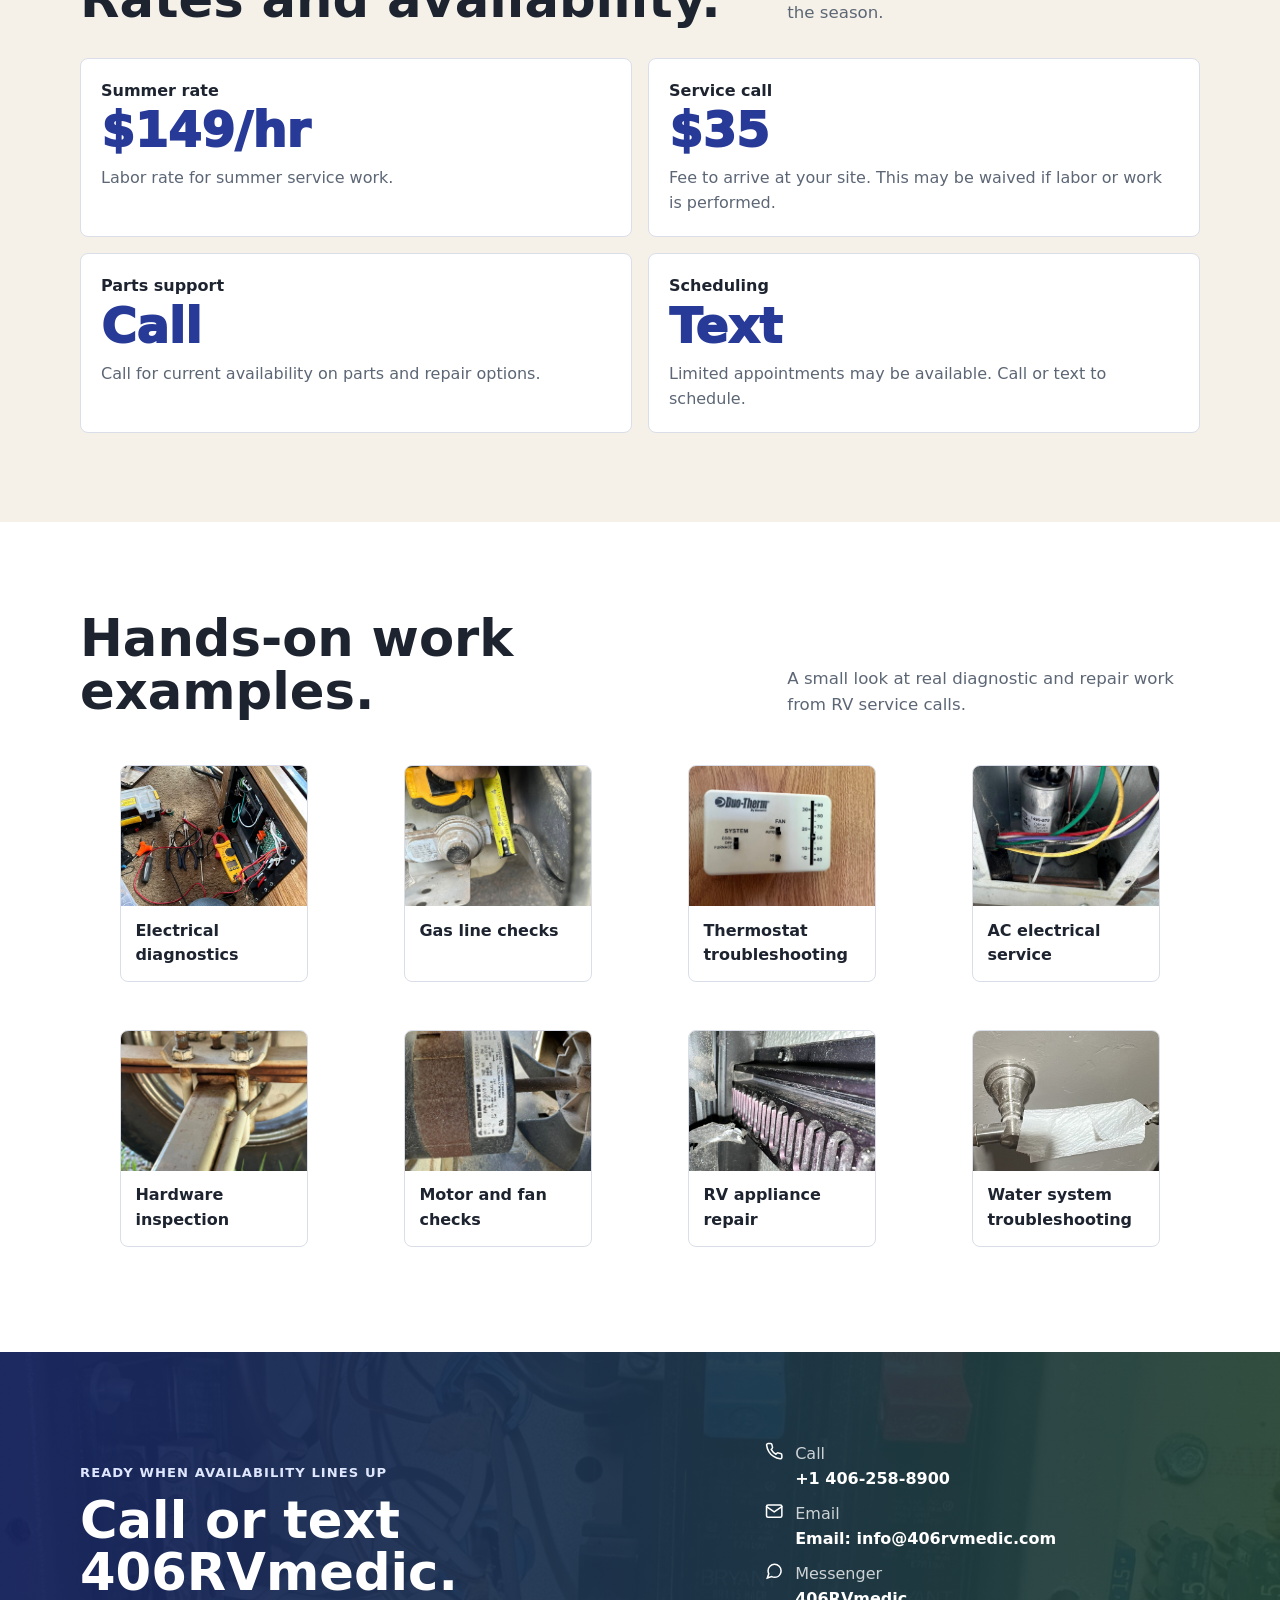
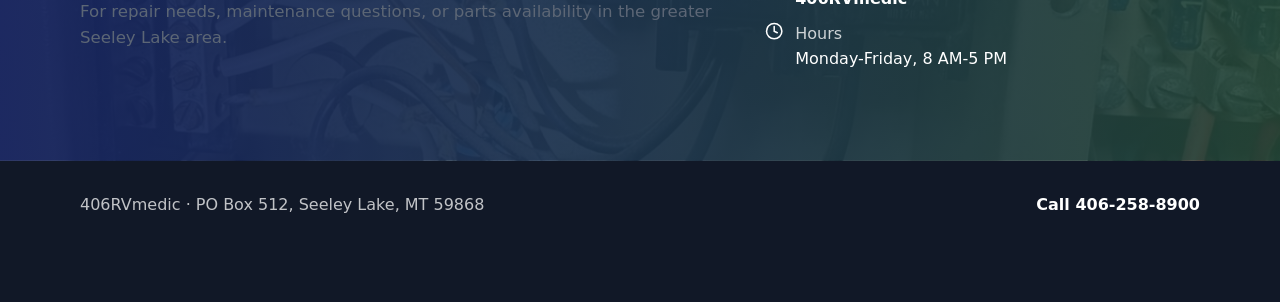
==== commit 1331d04d: "Add files via upload" ====
--- a/index.html
+++ b/index.html
@@ -9,7 +9,7 @@
     <meta property="og:description" content="On-site RV maintenance, diagnostics, repairs, and parts support across the greater Seeley Lake area.">
     <meta property="og:image" content="assets/images/logo-rv-medic.jpg">
     <link rel="icon" href="assets/images/logo-rv-medic.jpg">
-    <link rel="stylesheet" href="assets/styles.css?v=20260520-work-photos">
+    <link rel="stylesheet" href="assets/styles.css?v=20260520-gallery-contact-owner">
     <script type="application/ld+json">
       {
         "@context": "https://schema.org",
@@ -262,6 +262,14 @@
               <img src="assets/images/ac-motor-inspection.jpg" alt="RV AC motor label and fan inspection">
               <figcaption>Motor and fan checks</figcaption>
             </figure>
+            <figure class="photo-card">
+              <img src="assets/images/appliance-repair-detail.jpg" alt="RV appliance repair detail">
+              <figcaption>RV appliance repair</figcaption>
+            </figure>
+            <figure class="photo-card">
+              <img src="assets/images/water-system-valve.jpg" alt="RV water system valve repair detail">
+              <figcaption>Water system troubleshooting</figcaption>
+            </figure>
           </div>
         </div>
       </section>
--- a/assets/styles.css
+++ b/assets/styles.css
@@ -514,6 +514,10 @@
   box-shadow: var(--shadow);
 }
 
+.about-photo img.tech-photo {
+  object-position: 42% 42%;
+}
+
 .about-note {
   display: grid;
   gap: 0.3rem;
